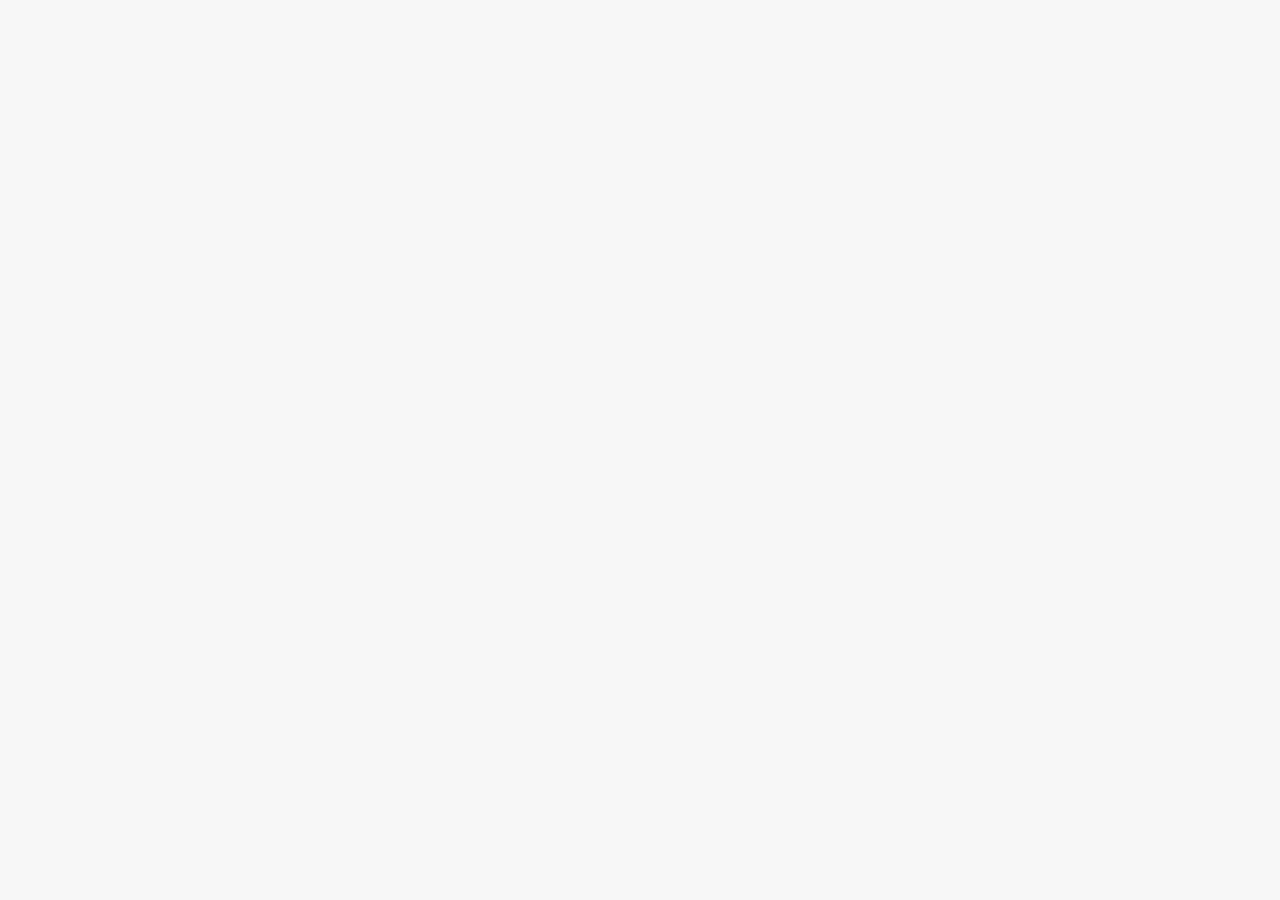
==== index.html @ 27885886 "body style code added" ====
<!DOCTYPE html>
<html lang="en">
<head>
    <meta charset="UTF-8">
    <meta name="viewport" content="width=device-width, initial-scale=1.0">
    <title>
        Email-Mel.Store
    </title>
    <link rel="preconnect" href="https://fonts.googleapis.com">
    <link rel="preconnect" href="https://fonts.gstatic.com" crossorigin>
    <link href="https://fonts.googleapis.com/css2?family=Open+Sans:ital,wght@0,300..800;1,300..800&display=swap" rel="stylesheet">

    <style>
        * {
            font-family: "Open Sans", sans-serif;
        }
    </style>
</head>
<body style="max-width: 600px; margin: 0 auto; padding: 32px; background: #F6F6F6;">
    

    <!-- center -->

</body>
</html>
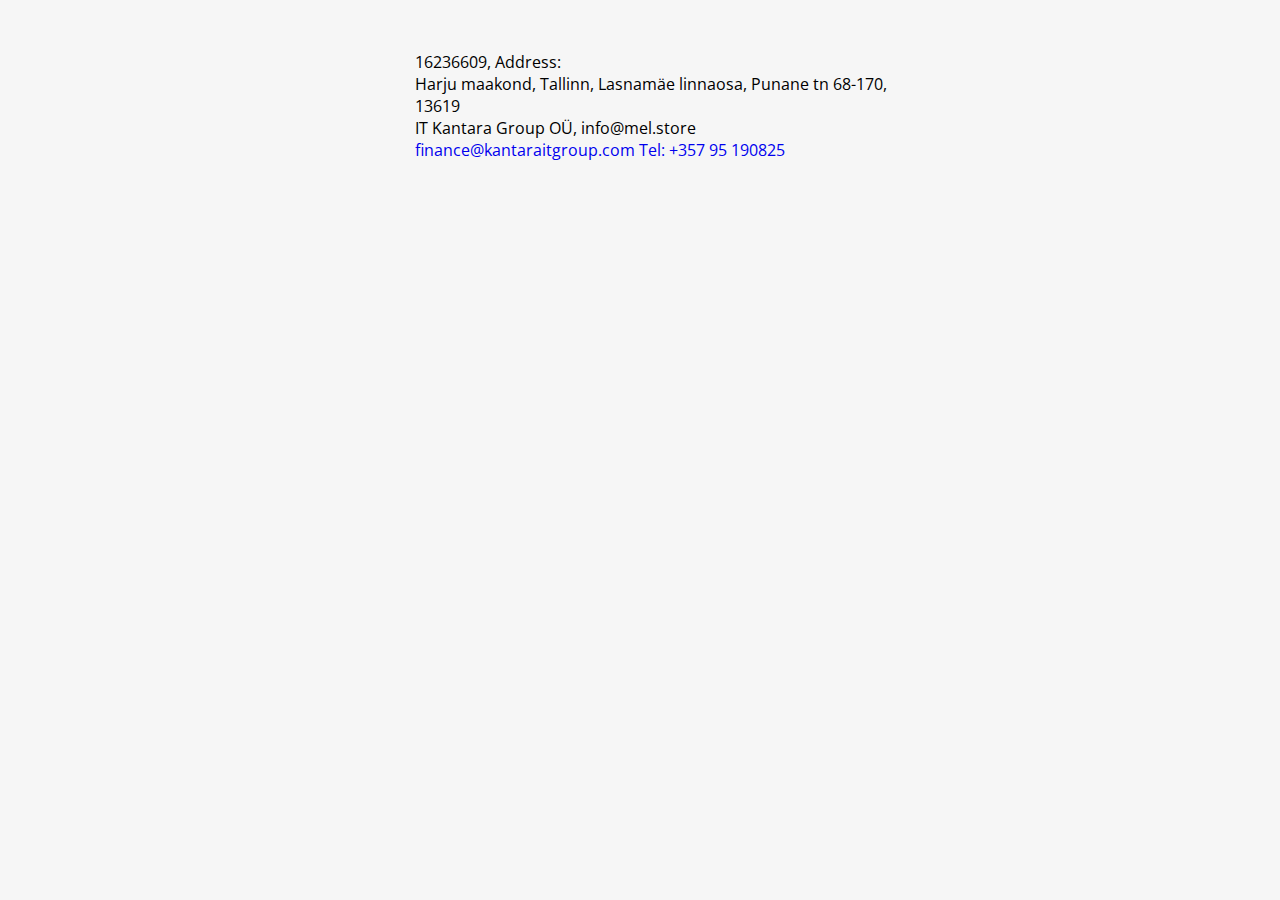
==== commit d79becb5: "main style added" ====
--- a/index.html
+++ b/index.html
@@ -13,6 +13,9 @@
     <style>
         * {
             font-family: "Open Sans", sans-serif;
+            box-sizing: border-box;
+            list-style: none;
+            text-decoration: none;
         }
     </style>
 </head>
@@ -21,5 +24,28 @@
 
     <!-- center -->
 
+    <table>
+        <tr style="padding: 32px 0;">
+            <td>
+                <ul>
+                    <li>
+                        16236609, Address:
+                    </li>
+                    <li>
+                        Harju maakond, Tallinn, Lasnamäe linnaosa, Punane tn 68-170, 13619
+                    </li>
+                    <li>
+                        IT Kantara Group OÜ, info@mel.store
+                    </li>
+                    <a href="mailto:finance@kantaraitgroup.com">
+                        finance@kantaraitgroup.com
+                    </a>
+                    <a href="tel:+35795190825">
+                        Tel: +357 95 190825
+                    </a>
+                </ul>
+            </td>
+        </tr>
+    </table>
 </body>
 </html>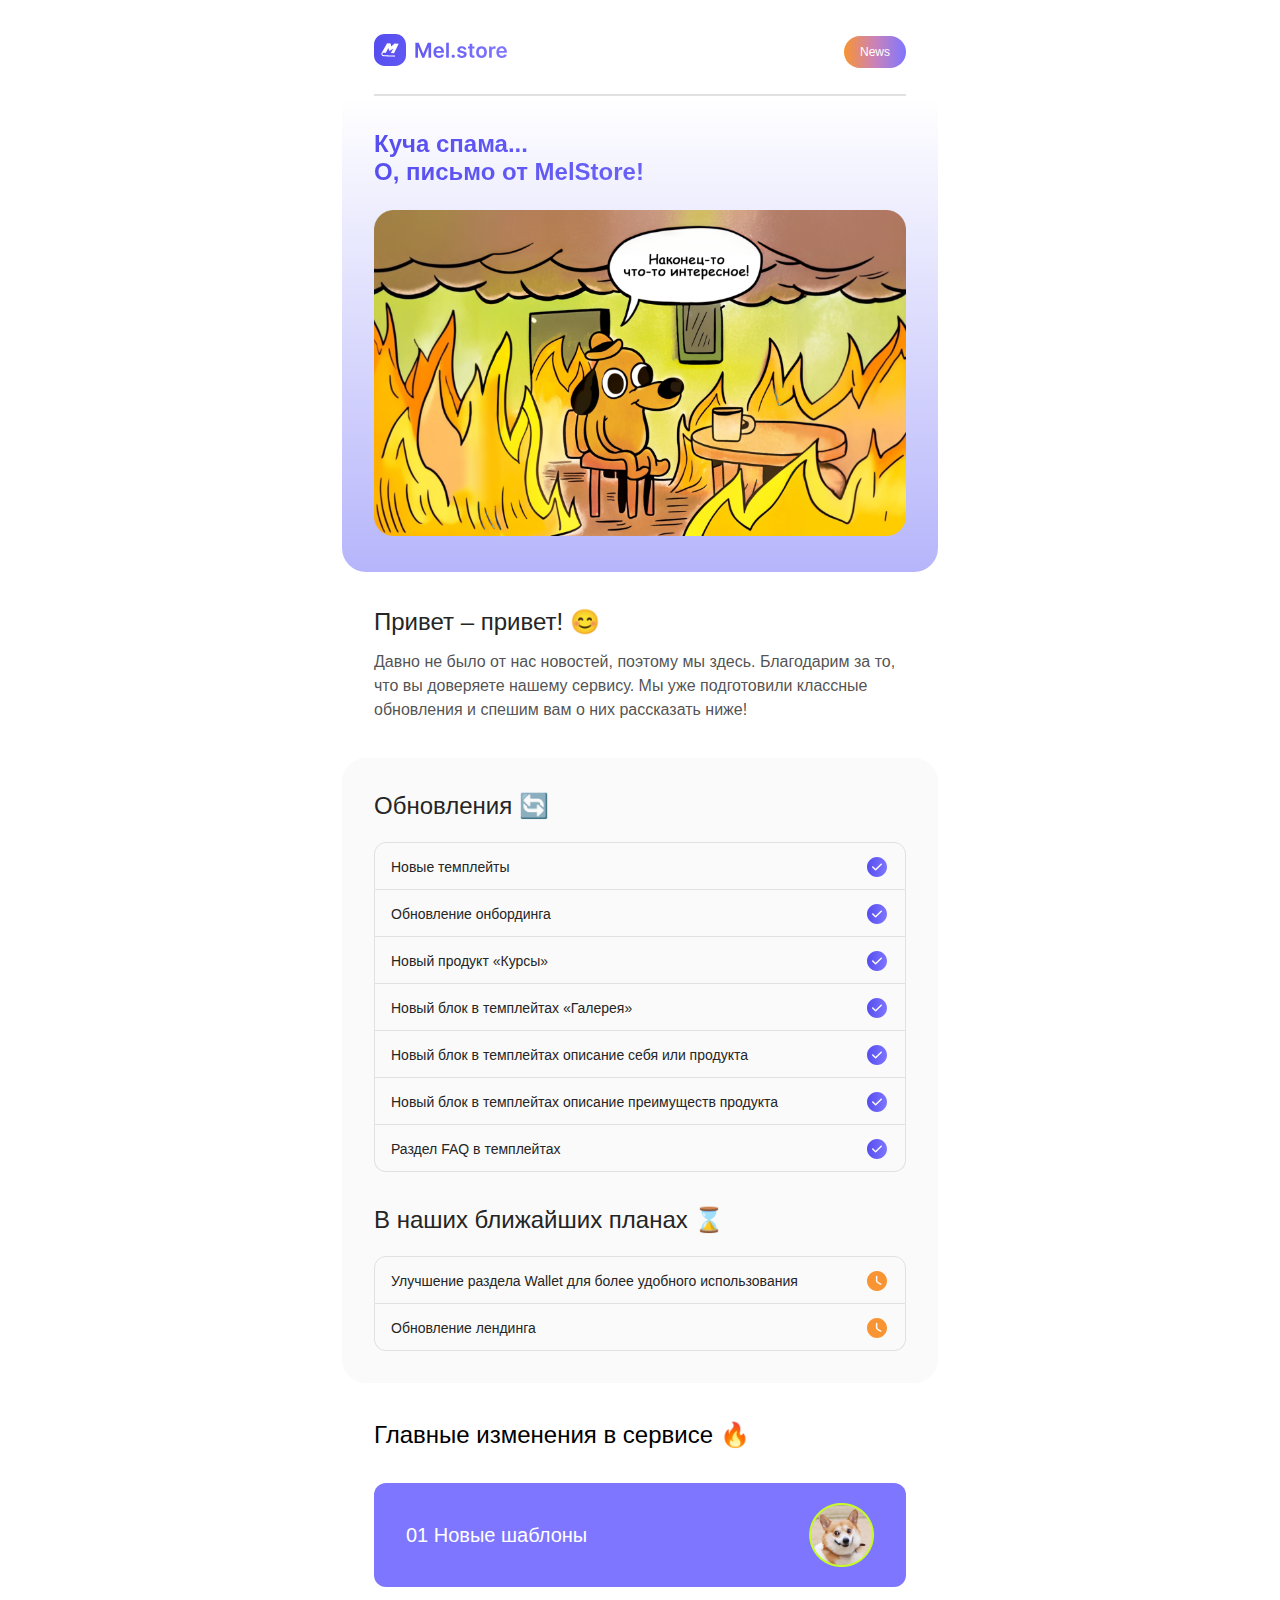
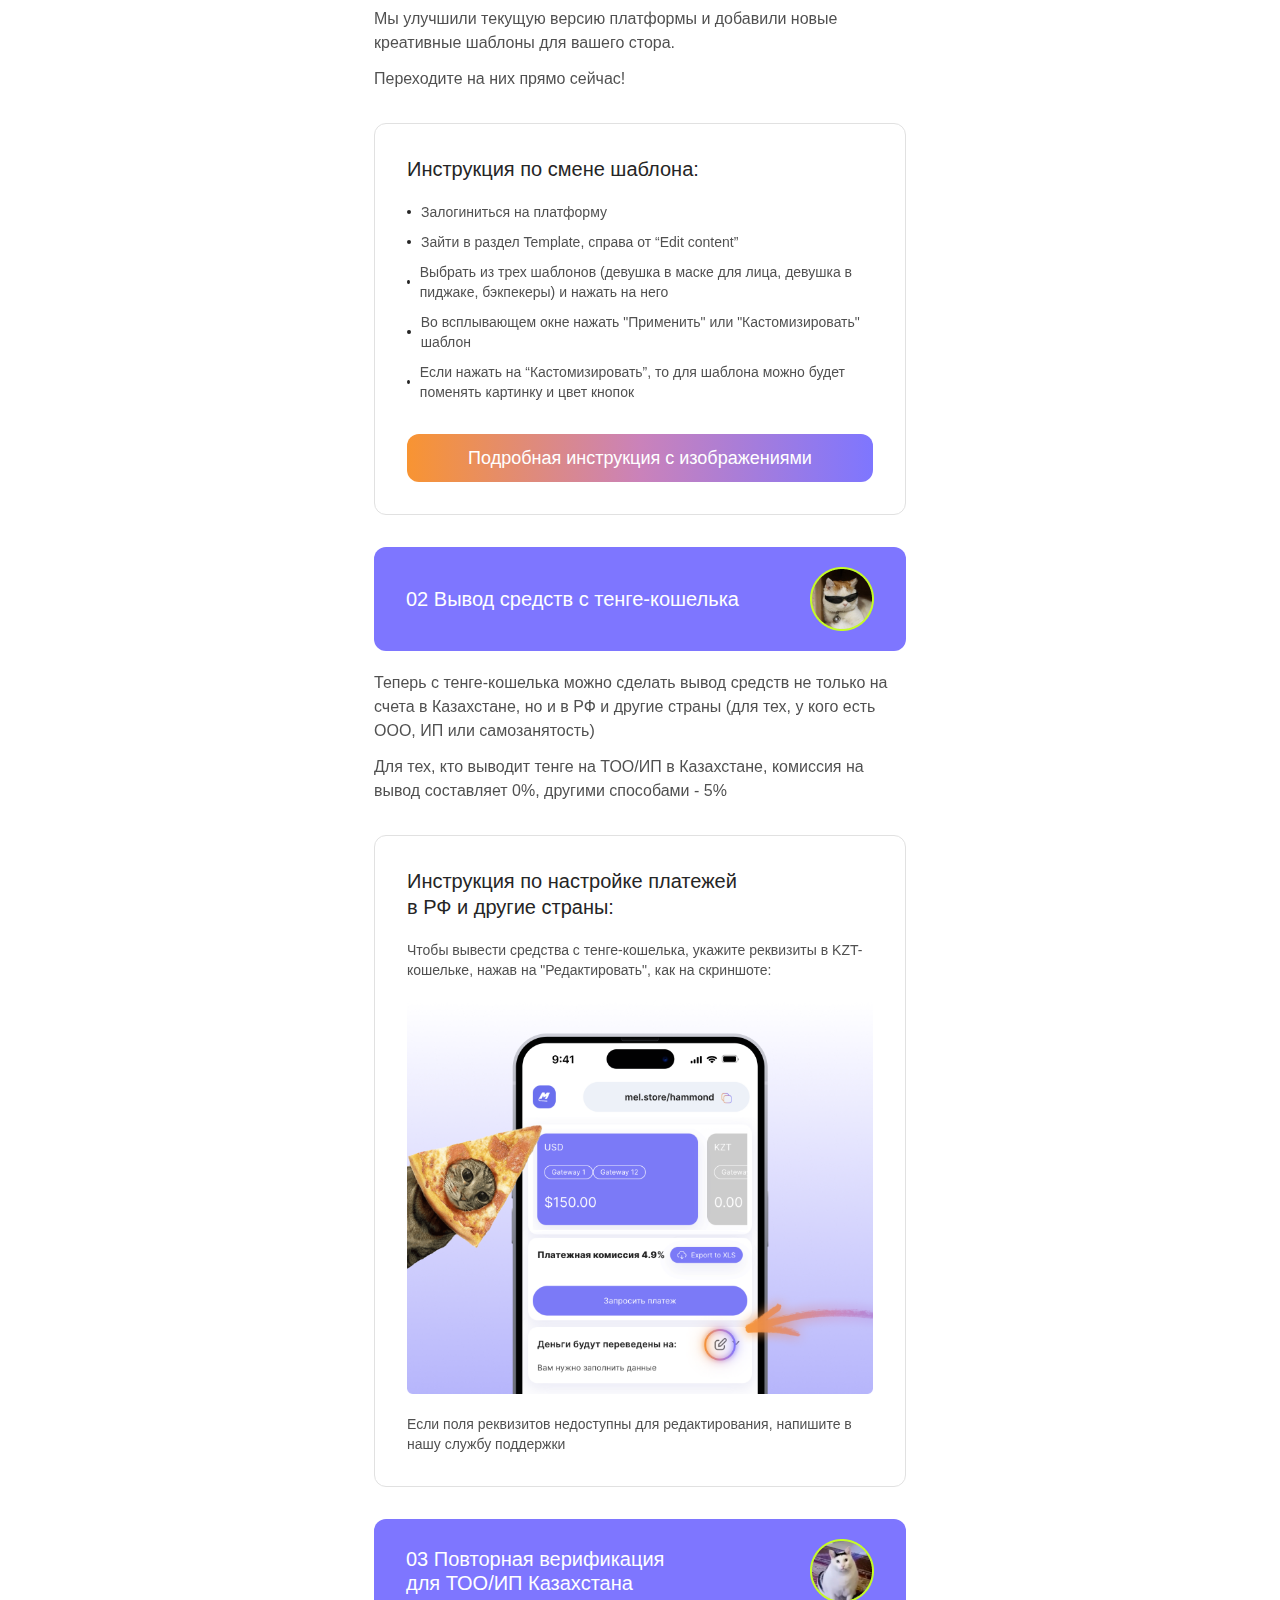
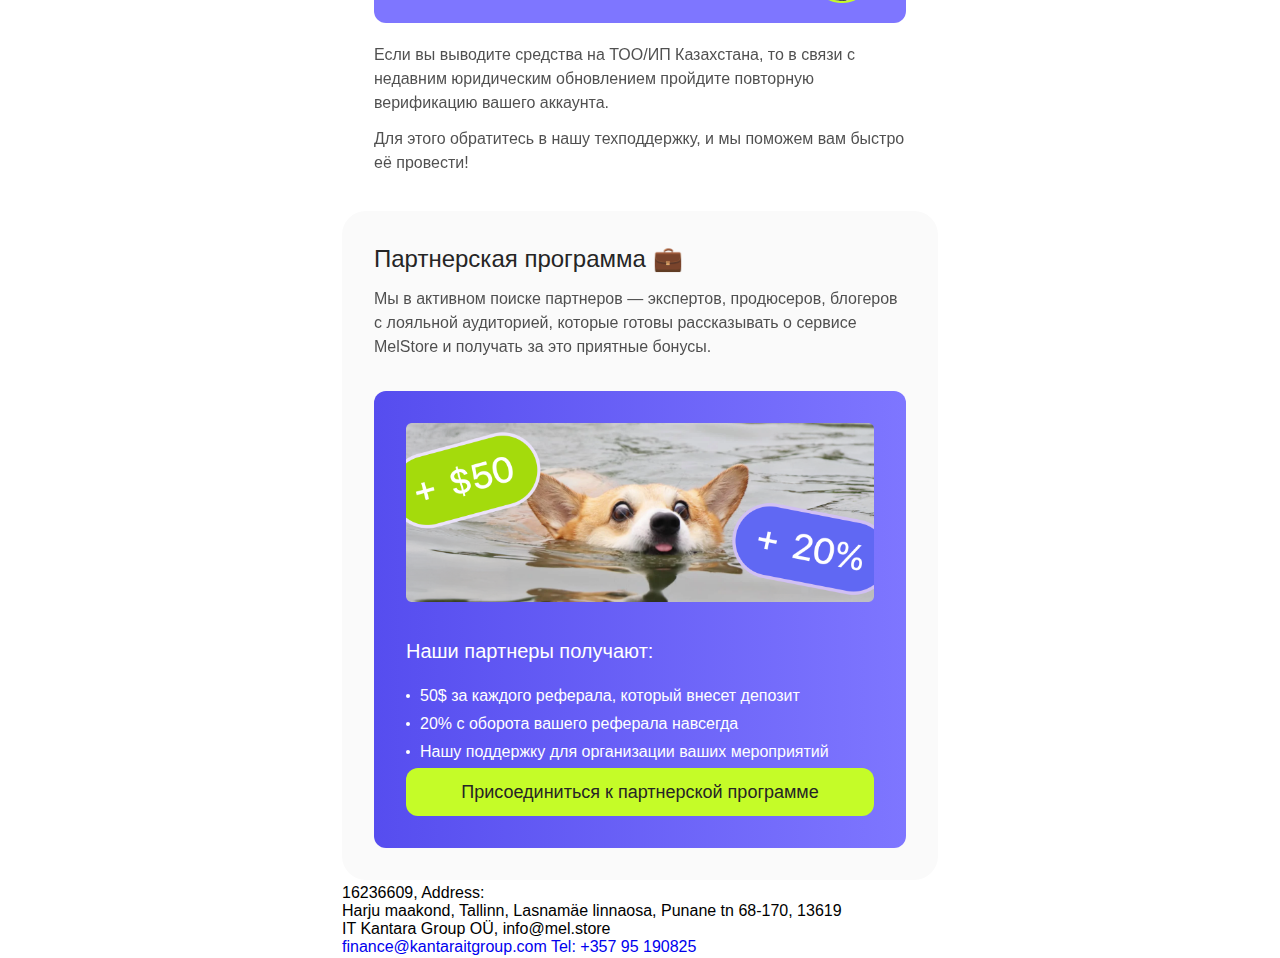
==== commit ba1fcc21: "top ready" ====
--- a/index.html
+++ b/index.html
@@ -9,18 +9,210 @@
     <link rel="preconnect" href="https://fonts.googleapis.com">
     <link rel="preconnect" href="https://fonts.gstatic.com" crossorigin>
     <link href="https://fonts.googleapis.com/css2?family=Open+Sans:ital,wght@0,300..800;1,300..800&display=swap" rel="stylesheet">
-
+    <link href="https://db.onlinewebfonts.com/c/0d49fc455f4a8951a42daf952412a713?family=Helvetica+Neue+Regular" rel="stylesheet">
     <style>
+        
         * {
-            font-family: "Open Sans", sans-serif;
+            margin: 0;
+            padding: 0;
+            font-family: "Helvetica Neue", sans-serif;
             box-sizing: border-box;
             list-style: none;
             text-decoration: none;
+            src:url("https://candyfonts.com/wp-data/2018/10/26/11538/HELR45W.ttf") format("woff"),
+            url("https://candyfonts.com/wp-data/2018/10/26/11538/HELR45W.ttf") format("opentype"),
+            url("https://candyfonts.com/wp-data/2018/10/26/11538/HELR45W.ttf") format("truetype");
+        }
+
+        table {
+            min-width: 100%;
+            width: 100%;
         }
     </style>
 </head>
-<body style="max-width: 600px; margin: 0 auto; padding: 32px; background: #F6F6F6;">
+<body style="max-width: 600px; margin: 0 auto; background: #FFFFFF;">
     
+    <table style="width: 100%;">
+        <tr>
+            <td style="padding: 32px 32px 0px;">
+                <p style="width: 100%; padding-bottom: 24px; display: flex; align-items: center; justify-content: space-between; border-bottom: 2px solid #E1E1E1;">
+                    <a href="">
+                        <img src="./images/logo_blue.svg" alt="">
+                    </a>
+                    <a href="" style="border-radius: 50px; padding: 8px 16px; color: #ffffff; font-size: 12px; line-height: 16px; font-weight: 400; background: linear-gradient(90.00deg, rgb(248, 148, 50),rgb(202, 130, 186) 50%,rgb(126, 118, 255) 100%);">
+                        News
+                    </a>
+                </p>
+            </td>
+        </tr>
+        <tr>
+            <td style="padding: 32px; background: linear-gradient(180.00deg, rgb(255, 255, 255),rgb(182, 181, 251) 100%); border-radius: 0 0 24px 24px;">
+                <h2 style="margin-bottom: 24px; background: linear-gradient(to right, rgb(86, 77, 239), rgb(126, 118, 255)); background-clip: text; color: transparent;">Куча спама... <br> О, письмо от MelStore!</h2>
+                <img src="./images/home-img.png" width="100%" alt="">
+            </td>
+        </tr>
+        <tr>
+            <td style="padding: 32px;">
+                <h3 style="color: #252525; font-size: 24px; font-weight: 500; line-height: 32px; margin-bottom: 12px;">Привет – привет! 😊</h3>
+                <p style="color: rgba(37, 37, 37, 0.8); font-size: 16px; line-height: 24px; font-weight: 400;">Давно не было от нас новостей, поэтому мы здесь. Благодарим за то, что вы доверяете нашему сервису. Мы уже подготовили классные обновления и спешим вам о них рассказать ниже!</p>
+            </td>
+        </tr>
+    </table>
+    
+    <table style="width: 100%;">
+        <tr>
+            <td style="border-radius: 24px; background: #FAFAFA; padding: 32px; color: #252525; font-size: 14px; line-height: 20px; font-weight: 400;">
+                <h3 style="font-size: 24px; font-weight: 500; line-height: 32px; margin-bottom: 20px;">Обновления 🔄</h3>
+                <p style="display: flex; align-items: center; justify-content: space-between; border: 1px solid #E1E1E1; padding: 12px 16px 10px; border-radius: 12px 12px 0 0;">
+                    <span>Новые темплейты</span>
+                    <img src="./images/tick-circle.svg" alt="">
+                </p>
+                <p style="display: flex; align-items: center; justify-content: space-between; border: 1px solid #E1E1E1; padding: 12px 16px 10px; border-top: 0;">
+                    <span>Обновление онбординга</span>
+                    <img src="./images/tick-circle.svg" alt="">
+                </p>
+                <p style="display: flex; align-items: center; justify-content: space-between; border: 1px solid #E1E1E1; padding: 12px 16px 10px; border-top: 0;">
+                    <span>Новый продукт «Курсы»</span>
+                    <img src="./images/tick-circle.svg" alt="">
+                </p>
+                <p style="display: flex; align-items: center; justify-content: space-between; border: 1px solid #E1E1E1; padding: 12px 16px 10px; border-top: 0;">
+                    <span>Новый блок в темплейтах «Галерея»</span>
+                    <img src="./images/tick-circle.svg" alt="">
+                </p>
+                <p style="display: flex; align-items: center; justify-content: space-between; border: 1px solid #E1E1E1; padding: 12px 16px 10px; border-top: 0;">
+                    <span>Новый блок в темплейтах описание себя или продукта</span>
+                    <img src="./images/tick-circle.svg" alt="">
+                </p>
+                <p style="display: flex; align-items: center; justify-content: space-between; border: 1px solid #E1E1E1; padding: 12px 16px 10px; border-top: 0;">
+                    <span>Новый блок в темплейтах описание преимуществ продукта</span>
+                    <img src="./images/tick-circle.svg" alt="">
+                </p>
+                <p style="display: flex; align-items: center; justify-content: space-between; border: 1px solid #E1E1E1; padding: 12px 16px 10px; border-top: 0; border-radius: 0 0 12px 12px;">
+                    <span>Раздел FAQ в темплейтах</span>
+                    <img src="./images/tick-circle.svg" alt="">
+                </p>
+
+                <h3 style="font-size: 24px; font-weight: 500; line-height: 32px; margin: 32px 0 20px;">В наших ближайших планах ⌛</h3>
+                <p style="display: flex; align-items: center; justify-content: space-between; border: 1px solid #E1E1E1; padding: 12px 16px 10px; border-radius: 12px 12px 0 0;">
+                    <span>Улучшение раздела Wallet для более удобного использования</span>
+                    <img src="./images/clock.svg" alt="">
+                </p>
+                <p style="display: flex; align-items: center; justify-content: space-between; border: 1px solid #E1E1E1; padding: 12px 16px 10px; border-top: 0; border-radius: 0 0 12px 12px;">
+                    <span>Обновление лендинга</span>
+                    <img src="./images/clock.svg" alt="">
+                </p>
+            </td>
+        </tr>
+    </table>
+
+    <table>
+        <tr>
+            <td style="padding: 32px;">
+                <h3 style="font-size: 24px; font-weight: 500; line-height: 32px; margin-bottom: 32px;">Главные изменения в сервисе 🔥</h3>
+                <p style="display: flex; align-items: center; justify-content: space-between; padding: 20px 32px; background: #7E76FF; border-radius: 12px; color: #FFFFFF; font-size: 20px; line-height: 24px; font-weight: 500; margin-bottom: 20px;">
+                    <span>01 Новые шаблоны</span>
+                    <img src="./images/dog_1.png" alt="">
+                </p>
+                <p style="font-size: 16px; line-height: 24px; font-weight: 400; color: #252525; opacity: 0.8; margin-bottom: 12px;">
+                    Мы улучшили текущую версию платформы и добавили новые креативные шаблоны для вашего стора. 
+                </p>
+                <p style="font-size: 16px; line-height: 24px; font-weight: 400; color: #252525; opacity: 0.8; margin-bottom: 32px;">
+                    Переходите на них прямо сейчас!
+                </p>
+                <p style="display: flex; flex-direction: column; gap: 10px; padding: 32px; border-radius: 12px; border: 1px solid #E1E1E1; color: #252525; margin-bottom: 32px;">
+                    <span style="font-size: 20px; line-height: 26px; font-weight: 500; padding-bottom: 10px;">Инструкция по смене шаблона:</span>
+                    <span style="display: flex; align-items: center; gap: 10px;">
+                        <span style="background: #252525; width: 4px; height: 4px; border-radius: 50%;"></span>
+                        <span style="font-size: 14px; line-height: 20px; font-weight: 400; opacity: 0.8;">Залогиниться на платформу</span>
+                    </span>
+                    <span style="display: flex; align-items: center; gap: 10px;">
+                        <span style="background: #252525; width: 4px; height: 4px; border-radius: 50%;"></span>
+                        <span style="font-size: 14px; line-height: 20px; font-weight: 400; opacity: 0.8;">Зайти в раздел Template, справа от “Edit content”</span>
+                    </span>
+                    <span style="display: flex; align-items: center; gap: 10px;">
+                        <span style="background: #252525; width: 4px; height: 4px; border-radius: 50%;"></span>
+                        <span style="font-size: 14px; line-height: 20px; font-weight: 400; opacity: 0.8;">Выбрать из трех шаблонов (девушка в маске для лица, девушка в пиджаке, бэкпекеры) и нажать на него</span>
+                    </span>
+                    <span style="display: flex; align-items: center; gap: 10px;">
+                        <span style="background: #252525; width: 4px; height: 4px; border-radius: 50%;"></span>
+                        <span style="font-size: 14px; line-height: 20px; font-weight: 400; opacity: 0.8;">Во всплывающем окне нажать "Применить" или "Кастомизировать" шаблон</span>
+                    </span>
+                    <span style="display: flex; align-items: center; gap: 10px;">
+                        <span style="background: #252525; width: 4px; height: 4px; border-radius: 50%;"></span>
+                        <span style="font-size: 14px; line-height: 20px; font-weight: 400; opacity: 0.8;">Если нажать на “Кастомизировать”, то для шаблона можно будет поменять картинку и цвет кнопок</span>
+                    </span>
+                    <a href="" style="border-radius: 12px; color: #ffffff; font-size: 18px; line-height: 24px; font-weight: 500; margin-top: 22px; display: flex; width: 100%; height: 48px; align-items: center; justify-content: center; background: linear-gradient(90.00deg, rgb(248, 148, 50),rgb(202, 130, 186) 50%,rgb(126, 118, 255) 100%);">
+                        Подробная инструкция с изображениями
+                    </a>
+                </p>
+                <p style="display: flex; align-items: center; justify-content: space-between; padding: 20px 32px; background: #7E76FF; border-radius: 12px; color: #FFFFFF; font-size: 20px; line-height: 24px; font-weight: 500; margin-bottom: 20px;">
+                    <span>02 Вывод средств с тенге-кошелька</span>
+                    <img src="./images/dog_2.png" alt="">
+                </p>
+                <p style="font-size: 16px; line-height: 24px; font-weight: 400; color: #252525; opacity: 0.8; margin-bottom: 12px;">
+                    Теперь с тенге-кошелька можно сделать вывод средств не только на счета в Казахстане, но и в РФ и другие страны (для тех, у кого есть ООО, ИП или самозанятость)
+                </p>
+                <p style="font-size: 16px; line-height: 24px; font-weight: 400; color: #252525; opacity: 0.8; margin-bottom: 32px;">
+                    Для тех, кто выводит тенге на ТОО/ИП в Казахстане, комиссия на вывод составляет 0%, другими способами - 5%
+                </p>
+                <p style="border: 1px solid #E1E1E1; margin-bottom: 32px; border-radius: 12px; padding: 32px; color: #252525; display: flex; flex-direction: column; gap: 20px;">
+                    <span style="font-size: 20px; line-height: 26px; font-weight: 500;">
+                        Инструкция по настройке платежей <br>
+                        в РФ и другие страны:
+                    </span>
+                    <span style="font-size: 14px; line-height: 20px; font-weight: 400; opacity: 0.8;">
+                        Чтобы вывести средства с тенге-кошелька, укажите реквизиты в KZT-кошельке, нажав на "Редактировать", как на скриншоте:
+                    </span>
+                    <img src="./images/hammond.png" width="100%" alt="">
+                    <span style="font-size: 14px; line-height: 20px; font-weight: 400; opacity: 0.8;">
+                        Если поля реквизитов недоступны для редактирования, напишите в нашу службу поддержки
+                    </span>
+                </p>
+                <p style="display: flex; align-items: center; justify-content: space-between; padding: 20px 32px; background: #7E76FF; border-radius: 12px; color: #FFFFFF; font-size: 20px; line-height: 24px; font-weight: 500; margin-bottom: 20px;">
+                    <span>03 Повторная верификация <br> для ТОО/ИП Казахстана</span>
+                    <img src="./images/dog_3.png" alt="">
+                </p>
+                <p style="font-size: 16px; line-height: 24px; font-weight: 400; color: #252525; opacity: 0.8; margin-bottom: 12px;">
+                    Если вы выводите средства на ТОО/ИП Казахстана, то в связи с недавним юридическим обновлением пройдите повторную верификацию вашего аккаунта.
+                </p>
+                <p style="font-size: 16px; line-height: 24px; font-weight: 400; color: #252525; opacity: 0.8;">
+                    Для этого обратитесь в нашу техподдержку, и мы поможем вам быстро её провести!
+                </p>
+            </td>
+        </tr>
+    </table>
+
+    <table>
+        <tr>
+            <td style="padding: 32px; background: #FAFAFA; border-radius: 24px; color: #252525;">
+                <h3 style="font-size: 24px; font-weight: 500; line-height: 32px; margin-bottom: 12px;">Партнерская программа 💼</h3>
+                <p style="opacity: 0.8; font-size: 16px; line-height: 24px; font-weight: 400; margin-bottom: 32px;">
+                    Мы в активном поиске партнеров — экспертов, продюсеров, блогеров с лояльной аудиторией, которые готовы рассказывать о сервисе MelStore и получать за это приятные бонусы.
+                </p>
+                <p style="color: #FFFFFF; background: linear-gradient(90.00deg, rgb(86, 77, 239),rgb(126, 118, 255) 100%); padding: 32px; border-radius: 12px;">
+                    <img src="./images/discount.png" width="100%" alt="">
+                    <span style="margin: 32px 0 20px; display: block; font-size: 20px; line-height: 26px; font-weight: 500;">
+                        Наши партнеры получают:
+                    </span>
+                    <span style="display: flex; align-items: center; gap: 10px; margin-bottom: 4px; font-size: 16px; line-height: 24px; font-weight: 400;">
+                        <span style="width: 4px; height: 4px; border-radius: 50%; background: #ffffff;"></span>
+                        <span>50$ за каждого реферала, который внесет депозит</span>
+                    </span>
+                    <span style="display: flex; align-items: center; gap: 10px; margin-bottom: 4px; font-size: 16px; line-height: 24px; font-weight: 400;">
+                        <span style="width: 4px; height: 4px; border-radius: 50%; background: #ffffff;"></span>
+                        <span>20% с оборота вашего реферала навсегда</span>
+                    </span>
+                    <span style="display: flex; align-items: center; gap: 10px; margin-bottom: 4px; font-size: 16px; line-height: 24px; font-weight: 400;">
+                        <span style="width: 4px; height: 4px; border-radius: 50%; background: #ffffff;"></span>
+                        <span>Нашу поддержку для организации ваших мероприятий</span>
+                    </span>
+                    <a href="" style="background: #C5FC28; width: 100%; display: flex; align-items: center; justify-content: center; padding: 12px; font-size: 18px; line-height: 24px; font-weight: 500; color: #252525; border-radius: 12px;">
+                        Присоединиться к партнерской программе
+                    </a>
+                </p>
+            </td>
+        </tr>
+    </table>
 
     <!-- center -->
 
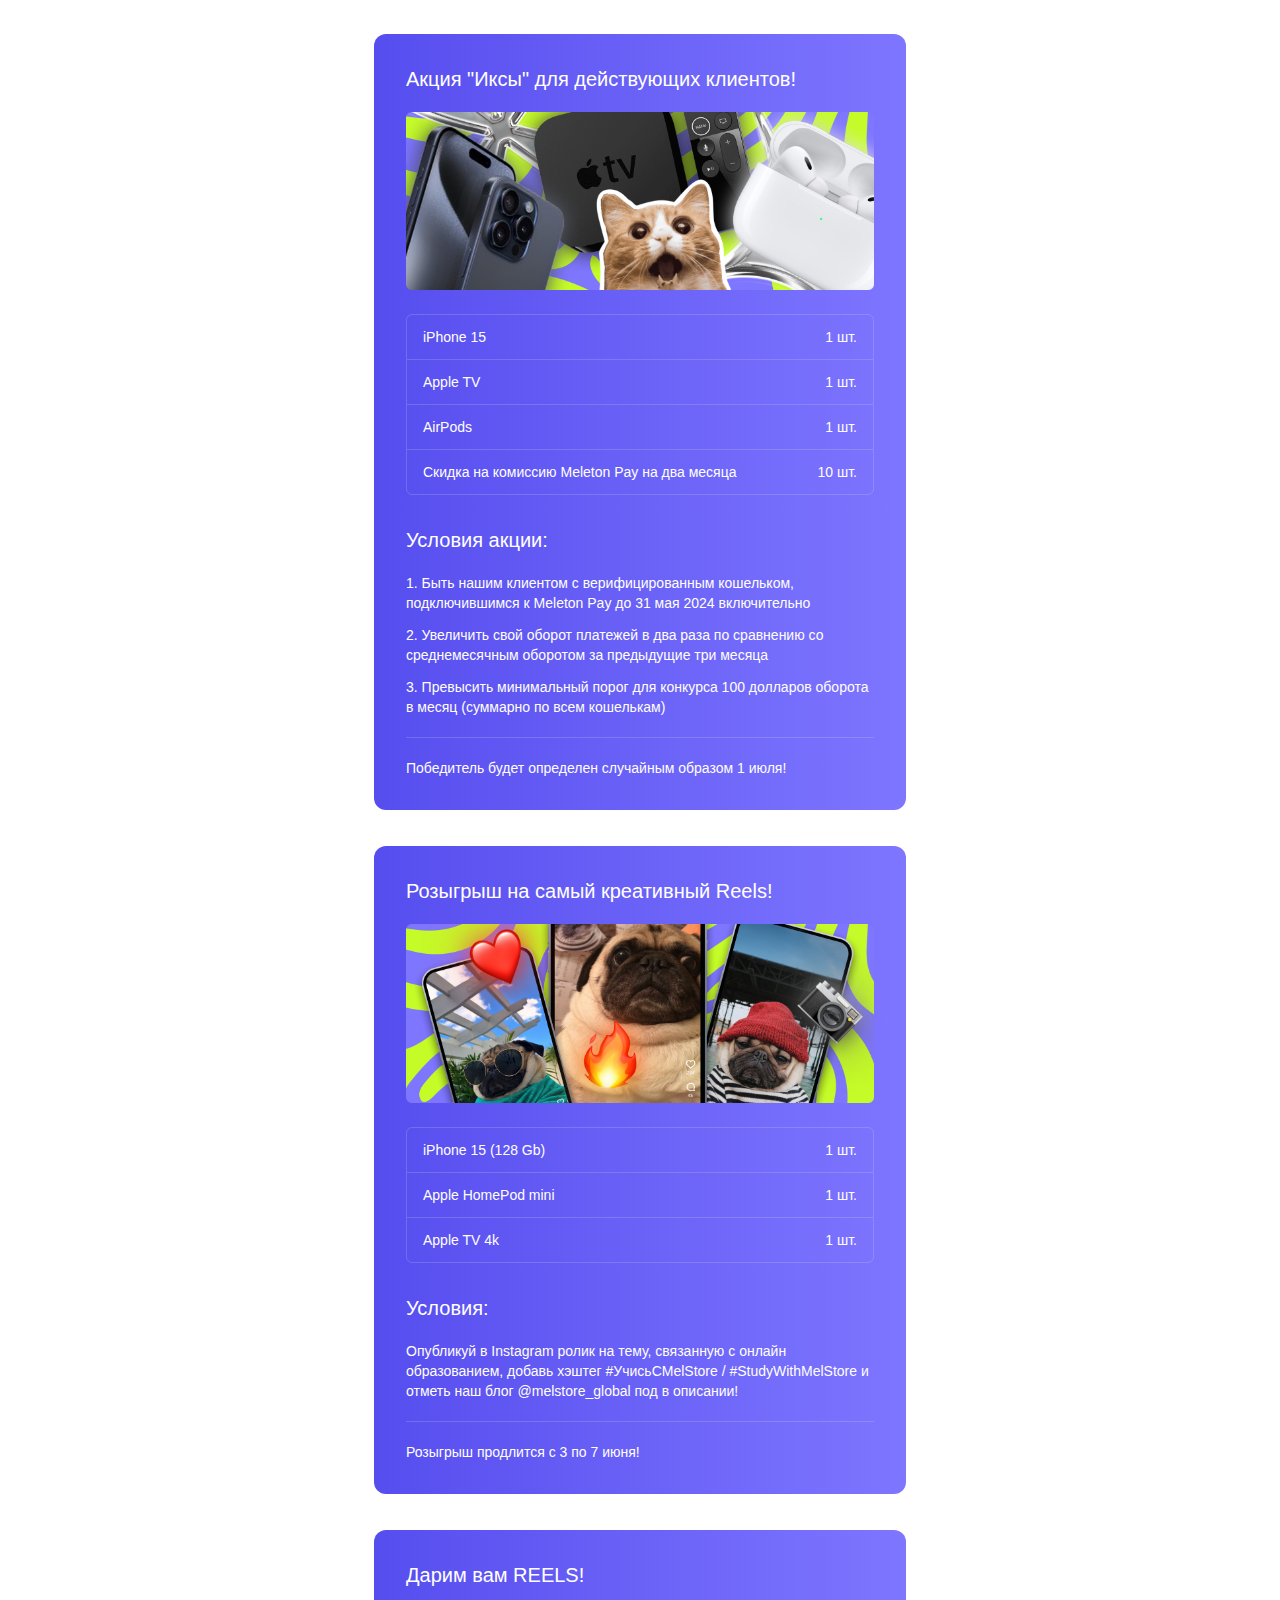
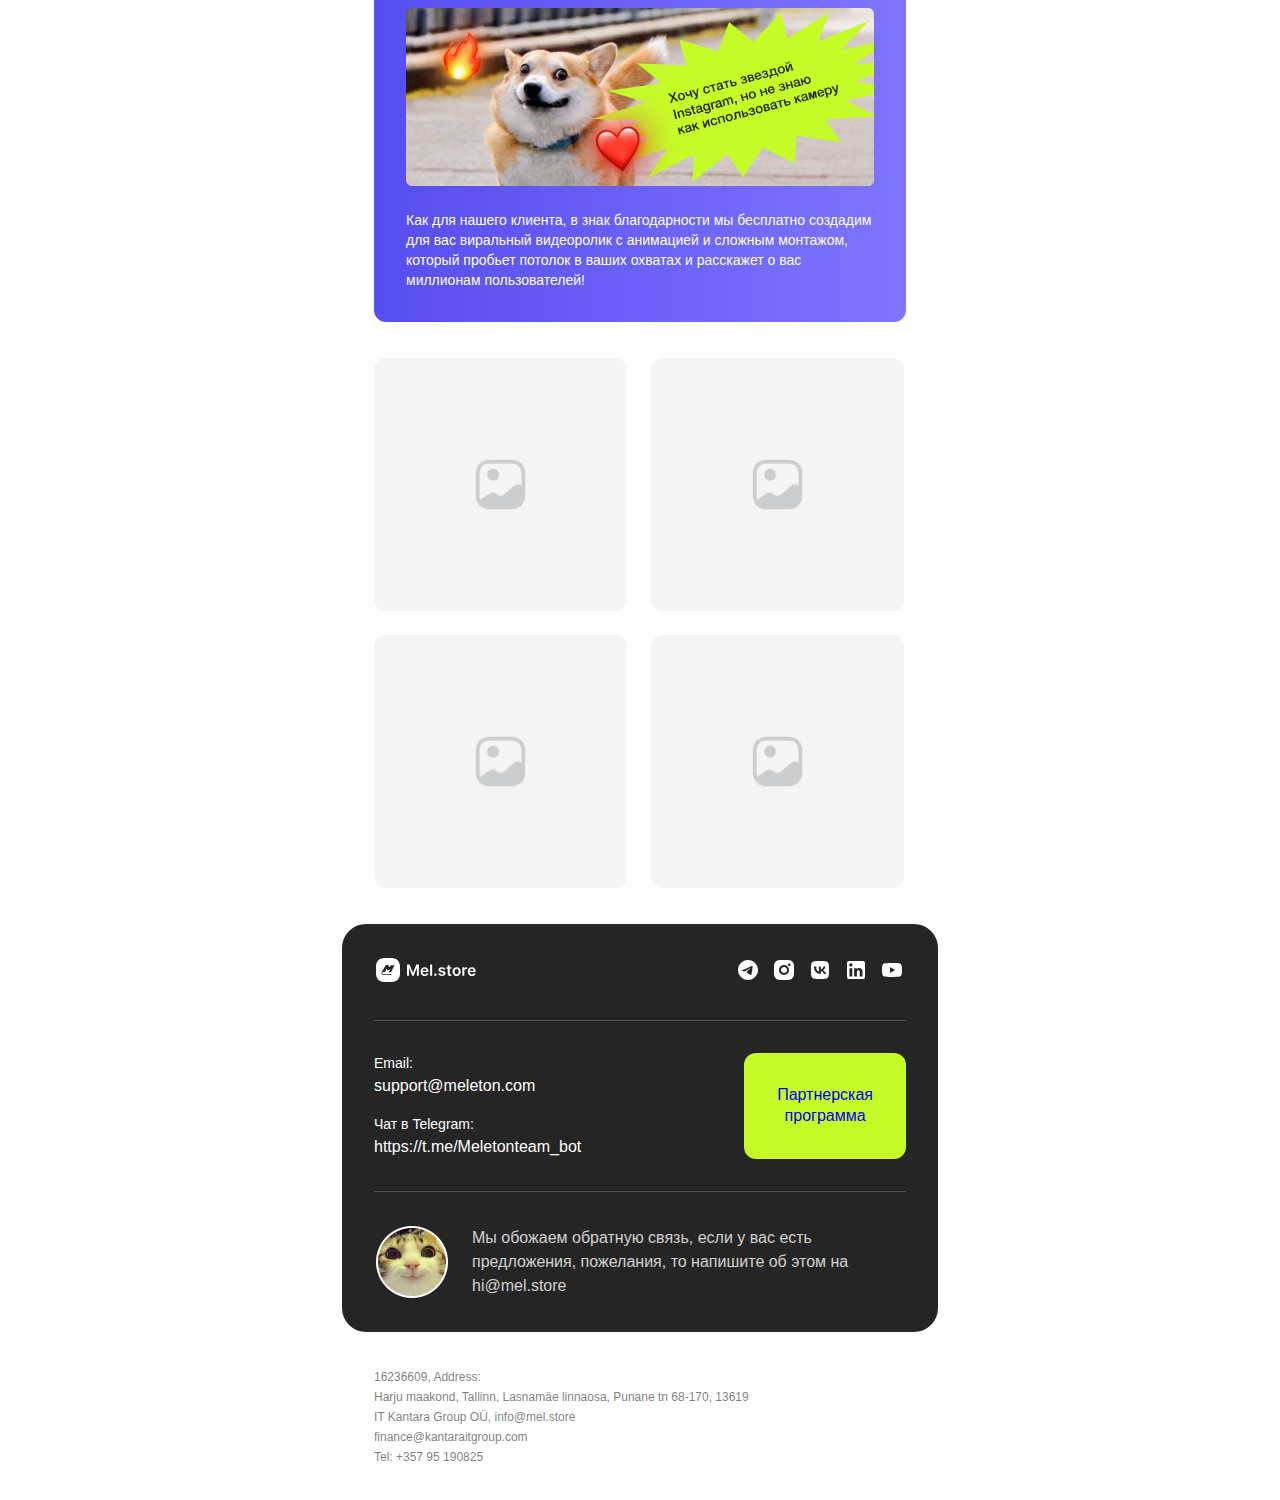
==== commit 24e336f3: "bottom sections the end" ====
--- a/index.html
+++ b/index.html
@@ -32,210 +32,242 @@
 </head>
 <body style="max-width: 600px; margin: 0 auto; background: #FFFFFF;">
     
-    <table style="width: 100%;">
-        <tr>
-            <td style="padding: 32px 32px 0px;">
-                <p style="width: 100%; padding-bottom: 24px; display: flex; align-items: center; justify-content: space-between; border-bottom: 2px solid #E1E1E1;">
-                    <a href="">
-                        <img src="./images/logo_blue.svg" alt="">
-                    </a>
-                    <a href="" style="border-radius: 50px; padding: 8px 16px; color: #ffffff; font-size: 12px; line-height: 16px; font-weight: 400; background: linear-gradient(90.00deg, rgb(248, 148, 50),rgb(202, 130, 186) 50%,rgb(126, 118, 255) 100%);">
-                        News
-                    </a>
-                </p>
-            </td>
-        </tr>
-        <tr>
-            <td style="padding: 32px; background: linear-gradient(180.00deg, rgb(255, 255, 255),rgb(182, 181, 251) 100%); border-radius: 0 0 24px 24px;">
-                <h2 style="margin-bottom: 24px; background: linear-gradient(to right, rgb(86, 77, 239), rgb(126, 118, 255)); background-clip: text; color: transparent;">Куча спама... <br> О, письмо от MelStore!</h2>
-                <img src="./images/home-img.png" width="100%" alt="">
-            </td>
-        </tr>
-        <tr>
-            <td style="padding: 32px;">
-                <h3 style="color: #252525; font-size: 24px; font-weight: 500; line-height: 32px; margin-bottom: 12px;">Привет – привет! 😊</h3>
-                <p style="color: rgba(37, 37, 37, 0.8); font-size: 16px; line-height: 24px; font-weight: 400;">Давно не было от нас новостей, поэтому мы здесь. Благодарим за то, что вы доверяете нашему сервису. Мы уже подготовили классные обновления и спешим вам о них рассказать ниже!</p>
-            </td>
-        </tr>
-    </table>
-    
-    <table style="width: 100%;">
-        <tr>
-            <td style="border-radius: 24px; background: #FAFAFA; padding: 32px; color: #252525; font-size: 14px; line-height: 20px; font-weight: 400;">
-                <h3 style="font-size: 24px; font-weight: 500; line-height: 32px; margin-bottom: 20px;">Обновления 🔄</h3>
-                <p style="display: flex; align-items: center; justify-content: space-between; border: 1px solid #E1E1E1; padding: 12px 16px 10px; border-radius: 12px 12px 0 0;">
-                    <span>Новые темплейты</span>
-                    <img src="./images/tick-circle.svg" alt="">
-                </p>
-                <p style="display: flex; align-items: center; justify-content: space-between; border: 1px solid #E1E1E1; padding: 12px 16px 10px; border-top: 0;">
-                    <span>Обновление онбординга</span>
-                    <img src="./images/tick-circle.svg" alt="">
-                </p>
-                <p style="display: flex; align-items: center; justify-content: space-between; border: 1px solid #E1E1E1; padding: 12px 16px 10px; border-top: 0;">
-                    <span>Новый продукт «Курсы»</span>
-                    <img src="./images/tick-circle.svg" alt="">
-                </p>
-                <p style="display: flex; align-items: center; justify-content: space-between; border: 1px solid #E1E1E1; padding: 12px 16px 10px; border-top: 0;">
-                    <span>Новый блок в темплейтах «Галерея»</span>
-                    <img src="./images/tick-circle.svg" alt="">
-                </p>
-                <p style="display: flex; align-items: center; justify-content: space-between; border: 1px solid #E1E1E1; padding: 12px 16px 10px; border-top: 0;">
-                    <span>Новый блок в темплейтах описание себя или продукта</span>
-                    <img src="./images/tick-circle.svg" alt="">
-                </p>
-                <p style="display: flex; align-items: center; justify-content: space-between; border: 1px solid #E1E1E1; padding: 12px 16px 10px; border-top: 0;">
-                    <span>Новый блок в темплейтах описание преимуществ продукта</span>
-                    <img src="./images/tick-circle.svg" alt="">
-                </p>
-                <p style="display: flex; align-items: center; justify-content: space-between; border: 1px solid #E1E1E1; padding: 12px 16px 10px; border-top: 0; border-radius: 0 0 12px 12px;">
-                    <span>Раздел FAQ в темплейтах</span>
-                    <img src="./images/tick-circle.svg" alt="">
-                </p>
-
-                <h3 style="font-size: 24px; font-weight: 500; line-height: 32px; margin: 32px 0 20px;">В наших ближайших планах ⌛</h3>
-                <p style="display: flex; align-items: center; justify-content: space-between; border: 1px solid #E1E1E1; padding: 12px 16px 10px; border-radius: 12px 12px 0 0;">
-                    <span>Улучшение раздела Wallet для более удобного использования</span>
-                    <img src="./images/clock.svg" alt="">
-                </p>
-                <p style="display: flex; align-items: center; justify-content: space-between; border: 1px solid #E1E1E1; padding: 12px 16px 10px; border-top: 0; border-radius: 0 0 12px 12px;">
-                    <span>Обновление лендинга</span>
-                    <img src="./images/clock.svg" alt="">
-                </p>
-            </td>
-        </tr>
-    </table>
-
-    <table>
-        <tr>
-            <td style="padding: 32px;">
-                <h3 style="font-size: 24px; font-weight: 500; line-height: 32px; margin-bottom: 32px;">Главные изменения в сервисе 🔥</h3>
-                <p style="display: flex; align-items: center; justify-content: space-between; padding: 20px 32px; background: #7E76FF; border-radius: 12px; color: #FFFFFF; font-size: 20px; line-height: 24px; font-weight: 500; margin-bottom: 20px;">
-                    <span>01 Новые шаблоны</span>
-                    <img src="./images/dog_1.png" alt="">
-                </p>
-                <p style="font-size: 16px; line-height: 24px; font-weight: 400; color: #252525; opacity: 0.8; margin-bottom: 12px;">
-                    Мы улучшили текущую версию платформы и добавили новые креативные шаблоны для вашего стора. 
-                </p>
-                <p style="font-size: 16px; line-height: 24px; font-weight: 400; color: #252525; opacity: 0.8; margin-bottom: 32px;">
-                    Переходите на них прямо сейчас!
-                </p>
-                <p style="display: flex; flex-direction: column; gap: 10px; padding: 32px; border-radius: 12px; border: 1px solid #E1E1E1; color: #252525; margin-bottom: 32px;">
-                    <span style="font-size: 20px; line-height: 26px; font-weight: 500; padding-bottom: 10px;">Инструкция по смене шаблона:</span>
-                    <span style="display: flex; align-items: center; gap: 10px;">
-                        <span style="background: #252525; width: 4px; height: 4px; border-radius: 50%;"></span>
-                        <span style="font-size: 14px; line-height: 20px; font-weight: 400; opacity: 0.8;">Залогиниться на платформу</span>
-                    </span>
-                    <span style="display: flex; align-items: center; gap: 10px;">
-                        <span style="background: #252525; width: 4px; height: 4px; border-radius: 50%;"></span>
-                        <span style="font-size: 14px; line-height: 20px; font-weight: 400; opacity: 0.8;">Зайти в раздел Template, справа от “Edit content”</span>
-                    </span>
-                    <span style="display: flex; align-items: center; gap: 10px;">
-                        <span style="background: #252525; width: 4px; height: 4px; border-radius: 50%;"></span>
-                        <span style="font-size: 14px; line-height: 20px; font-weight: 400; opacity: 0.8;">Выбрать из трех шаблонов (девушка в маске для лица, девушка в пиджаке, бэкпекеры) и нажать на него</span>
-                    </span>
-                    <span style="display: flex; align-items: center; gap: 10px;">
-                        <span style="background: #252525; width: 4px; height: 4px; border-radius: 50%;"></span>
-                        <span style="font-size: 14px; line-height: 20px; font-weight: 400; opacity: 0.8;">Во всплывающем окне нажать "Применить" или "Кастомизировать" шаблон</span>
-                    </span>
-                    <span style="display: flex; align-items: center; gap: 10px;">
-                        <span style="background: #252525; width: 4px; height: 4px; border-radius: 50%;"></span>
-                        <span style="font-size: 14px; line-height: 20px; font-weight: 400; opacity: 0.8;">Если нажать на “Кастомизировать”, то для шаблона можно будет поменять картинку и цвет кнопок</span>
-                    </span>
-                    <a href="" style="border-radius: 12px; color: #ffffff; font-size: 18px; line-height: 24px; font-weight: 500; margin-top: 22px; display: flex; width: 100%; height: 48px; align-items: center; justify-content: center; background: linear-gradient(90.00deg, rgb(248, 148, 50),rgb(202, 130, 186) 50%,rgb(126, 118, 255) 100%);">
-                        Подробная инструкция с изображениями
-                    </a>
-                </p>
-                <p style="display: flex; align-items: center; justify-content: space-between; padding: 20px 32px; background: #7E76FF; border-radius: 12px; color: #FFFFFF; font-size: 20px; line-height: 24px; font-weight: 500; margin-bottom: 20px;">
-                    <span>02 Вывод средств с тенге-кошелька</span>
-                    <img src="./images/dog_2.png" alt="">
-                </p>
-                <p style="font-size: 16px; line-height: 24px; font-weight: 400; color: #252525; opacity: 0.8; margin-bottom: 12px;">
-                    Теперь с тенге-кошелька можно сделать вывод средств не только на счета в Казахстане, но и в РФ и другие страны (для тех, у кого есть ООО, ИП или самозанятость)
-                </p>
-                <p style="font-size: 16px; line-height: 24px; font-weight: 400; color: #252525; opacity: 0.8; margin-bottom: 32px;">
-                    Для тех, кто выводит тенге на ТОО/ИП в Казахстане, комиссия на вывод составляет 0%, другими способами - 5%
-                </p>
-                <p style="border: 1px solid #E1E1E1; margin-bottom: 32px; border-radius: 12px; padding: 32px; color: #252525; display: flex; flex-direction: column; gap: 20px;">
-                    <span style="font-size: 20px; line-height: 26px; font-weight: 500;">
-                        Инструкция по настройке платежей <br>
-                        в РФ и другие страны:
-                    </span>
-                    <span style="font-size: 14px; line-height: 20px; font-weight: 400; opacity: 0.8;">
-                        Чтобы вывести средства с тенге-кошелька, укажите реквизиты в KZT-кошельке, нажав на "Редактировать", как на скриншоте:
-                    </span>
-                    <img src="./images/hammond.png" width="100%" alt="">
-                    <span style="font-size: 14px; line-height: 20px; font-weight: 400; opacity: 0.8;">
-                        Если поля реквизитов недоступны для редактирования, напишите в нашу службу поддержки
-                    </span>
-                </p>
-                <p style="display: flex; align-items: center; justify-content: space-between; padding: 20px 32px; background: #7E76FF; border-radius: 12px; color: #FFFFFF; font-size: 20px; line-height: 24px; font-weight: 500; margin-bottom: 20px;">
-                    <span>03 Повторная верификация <br> для ТОО/ИП Казахстана</span>
-                    <img src="./images/dog_3.png" alt="">
-                </p>
-                <p style="font-size: 16px; line-height: 24px; font-weight: 400; color: #252525; opacity: 0.8; margin-bottom: 12px;">
-                    Если вы выводите средства на ТОО/ИП Казахстана, то в связи с недавним юридическим обновлением пройдите повторную верификацию вашего аккаунта.
-                </p>
-                <p style="font-size: 16px; line-height: 24px; font-weight: 400; color: #252525; opacity: 0.8;">
-                    Для этого обратитесь в нашу техподдержку, и мы поможем вам быстро её провести!
-                </p>
-            </td>
-        </tr>
-    </table>
-
-    <table>
-        <tr>
-            <td style="padding: 32px; background: #FAFAFA; border-radius: 24px; color: #252525;">
-                <h3 style="font-size: 24px; font-weight: 500; line-height: 32px; margin-bottom: 12px;">Партнерская программа 💼</h3>
-                <p style="opacity: 0.8; font-size: 16px; line-height: 24px; font-weight: 400; margin-bottom: 32px;">
-                    Мы в активном поиске партнеров — экспертов, продюсеров, блогеров с лояльной аудиторией, которые готовы рассказывать о сервисе MelStore и получать за это приятные бонусы.
-                </p>
-                <p style="color: #FFFFFF; background: linear-gradient(90.00deg, rgb(86, 77, 239),rgb(126, 118, 255) 100%); padding: 32px; border-radius: 12px;">
-                    <img src="./images/discount.png" width="100%" alt="">
-                    <span style="margin: 32px 0 20px; display: block; font-size: 20px; line-height: 26px; font-weight: 500;">
-                        Наши партнеры получают:
-                    </span>
-                    <span style="display: flex; align-items: center; gap: 10px; margin-bottom: 4px; font-size: 16px; line-height: 24px; font-weight: 400;">
-                        <span style="width: 4px; height: 4px; border-radius: 50%; background: #ffffff;"></span>
-                        <span>50$ за каждого реферала, который внесет депозит</span>
-                    </span>
-                    <span style="display: flex; align-items: center; gap: 10px; margin-bottom: 4px; font-size: 16px; line-height: 24px; font-weight: 400;">
-                        <span style="width: 4px; height: 4px; border-radius: 50%; background: #ffffff;"></span>
-                        <span>20% с оборота вашего реферала навсегда</span>
-                    </span>
-                    <span style="display: flex; align-items: center; gap: 10px; margin-bottom: 4px; font-size: 16px; line-height: 24px; font-weight: 400;">
-                        <span style="width: 4px; height: 4px; border-radius: 50%; background: #ffffff;"></span>
-                        <span>Нашу поддержку для организации ваших мероприятий</span>
-                    </span>
-                    <a href="" style="background: #C5FC28; width: 100%; display: flex; align-items: center; justify-content: center; padding: 12px; font-size: 18px; line-height: 24px; font-weight: 500; color: #252525; border-radius: 12px;">
-                        Присоединиться к партнерской программе
-                    </a>
-                </p>
-            </td>
-        </tr>
-    </table>
 
     <!-- center -->
-
+    <table style="padding: 0 32px; margin-top: 32px;">
+        <tr>
+            <th style="background: linear-gradient(90.00deg, rgb(86, 77, 239),rgb(126, 118, 255) 100%); border-radius: 12px; padding: 32px; text-align: left;">
+                <strong style=" font-size: 20px; font-weight: 500; line-height: 26px; color: #FFFFFF">
+                    Акция "Иксы" для действующих клиентов!
+                </strong>
+                <img style="margin: 20px 0; width: 100%;" src="./images/new_1.png" alt="">
+                <ul style="border-radius: 6px; border: 1px solid rgba(225, 225, 225, 0.2); margin-bottom: 32px;">
+                    <li style="border-bottom: 1px solid rgba(225, 225, 225, 0.2); padding: 12px 16px; display: flex; justify-content: space-between; align-items: center;">
+                        <span style="color: rgb(255, 255, 255);font-size: 14px;font-weight: 400;line-height: 20px;letter-spacing: 0%;">
+                            iPhone 15
+                        </span>
+                        <span style="color: rgb(255, 255, 255);font-size: 14px;font-weight: 400;line-height: 20px;letter-spacing: 0%;">
+                            1 шт.
+                        </span>
+                    </li>
+                    <li style="border-bottom: 1px solid rgba(225, 225, 225, 0.2); padding: 12px 16px; display: flex; justify-content: space-between; align-items: center;">
+                        <span style="color: rgb(255, 255, 255);font-size: 14px;font-weight: 400;line-height: 20px;letter-spacing: 0%;">
+                            Apple TV
+                        </span>
+                        <span style="color: rgb(255, 255, 255);font-size: 14px;font-weight: 400;line-height: 20px;letter-spacing: 0%;">
+                            1 шт.
+                        </span>
+                    </li>
+                    <li style="padding: 12px 16px; display: flex; justify-content: space-between; align-items: center;border-bottom: 1px solid rgba(225, 225, 225, 0.2);">
+                        <span style="color: rgb(255, 255, 255);font-size: 14px;font-weight: 400;line-height: 20px;letter-spacing: 0%;">
+                            AirPods
+                        </span>
+                        <span style="color: rgb(255, 255, 255);font-size: 14px;font-weight: 400;line-height: 20px;letter-spacing: 0%;">
+                            1 шт.
+                        </span>
+                    </li>
+                    <li style="padding: 12px 16px; display: flex; justify-content: space-between; align-items: center;">
+                        <span style="color: rgb(255, 255, 255);font-size: 14px;font-weight: 400;line-height: 20px;letter-spacing: 0%;">
+                            Скидка на комиссию Meleton Pay на два месяца
+                        </span>
+                        <span style="color: rgb(255, 255, 255);font-size: 14px;font-weight: 400;line-height: 20px;letter-spacing: 0%;">
+                            10 шт.
+                        </span>
+                    </li>
+                </ul>
+                <strong style=" font-size: 20px; font-weight: 500; line-height: 26px; color: #FFFFFF">
+                    Условия акции:
+                </strong>
+                <p style="font-size: 14px;font-weight: 400;line-height: 20px;color: #FFFFFF; margin-top: 20px;  margin-bottom: 12px;">
+                    1. Быть нашим клиентом с верифицированным кошельком, подключившимся к Meleton Pay до 31 мая 2024 включительно
+                </p>
+                <p style="font-size: 14px;font-weight: 400;line-height: 20px;color: #FFFFFF;  margin-bottom: 12px;">
+                    2. Увеличить свой оборот платежей в два раза по сравнению со среднемесячным оборотом за предыдущие три месяца
+                </p>
+                <p style="font-size: 14px;font-weight: 400;line-height: 20px;color: #FFFFFF; padding-bottom: 20px; border-bottom: 1px solid #E1E1E133; margin-bottom: 20px;">
+                    3. Превысить минимальный порог для конкурса 100 долларов оборота в месяц (суммарно по всем кошелькам)
+                </p>
+                <span style="font-size: 14px;font-weight: 400;line-height: 20px;color: #FFFFFF;">
+                    Победитель будет определен случайным образом 1 июля!
+                </span>
+            </th>
+        </tr>
+    </table>
+    <table style="padding: 0 32px; margin-top: 32px;">
+        <tr>
+            <th style="background: linear-gradient(90.00deg, rgb(86, 77, 239),rgb(126, 118, 255) 100%); border-radius: 12px; padding: 32px; text-align: left;">
+                <strong style=" font-size: 20px; font-weight: 500; line-height: 26px; color: #FFFFFF">
+                    Розыгрыш на самый креативный Reels!
+                </strong>
+                <img style="margin: 20px 0; width: 100%;" src="./images/new_2.png" alt="">
+                <ul style="border-radius: 6px; border: 1px solid rgba(225, 225, 225, 0.2); margin-bottom: 32px;">
+                    <li style="border-bottom: 1px solid rgba(225, 225, 225, 0.2); padding: 12px 16px; display: flex; justify-content: space-between; align-items: center;">
+                        <span style="color: rgb(255, 255, 255);font-size: 14px;font-weight: 400;line-height: 20px;letter-spacing: 0%;">
+                            iPhone 15 (128 Gb)
+                        </span>
+                        <span style="color: rgb(255, 255, 255);font-size: 14px;font-weight: 400;line-height: 20px;letter-spacing: 0%;">
+                            1 шт.
+                        </span>
+                    </li>
+                    <li style="border-bottom: 1px solid rgba(225, 225, 225, 0.2); padding: 12px 16px; display: flex; justify-content: space-between; align-items: center;">
+                        <span style="color: rgb(255, 255, 255);font-size: 14px;font-weight: 400;line-height: 20px;letter-spacing: 0%;">
+                            Apple HomePod mini
+                        </span>
+                        <span style="color: rgb(255, 255, 255);font-size: 14px;font-weight: 400;line-height: 20px;letter-spacing: 0%;">
+                            1 шт.
+                        </span>
+                    </li>
+                    <li style="padding: 12px 16px; display: flex; justify-content: space-between; align-items: center;">
+                        <span style="color: rgb(255, 255, 255);font-size: 14px;font-weight: 400;line-height: 20px;letter-spacing: 0%;">
+                            Apple TV 4k
+                        </span>
+                        <span style="color: rgb(255, 255, 255);font-size: 14px;font-weight: 400;line-height: 20px;letter-spacing: 0%;">
+                            1 шт.
+                        </span>
+                    </li>
+                </ul>
+                <strong style=" font-size: 20px; font-weight: 500; line-height: 26px; color: #FFFFFF">
+                    Условия:
+                </strong>
+                <p style="font-size: 14px;font-weight: 400;line-height: 20px;color: #FFFFFF; margin-top: 20px; padding-bottom: 20px; border-bottom: 1px solid #E1E1E133; margin-bottom: 20px;">
+                    Опубликуй в Instagram ролик на тему, связанную с онлайн образованием, добавь хэштег #УчисьСMelStore / #StudyWithMelStore и отметь наш блог <a style="color: #FFFFFF;" href="@melstore_global">@melstore_global</a> под в описании!
+                </p>
+                <span style="font-size: 14px;font-weight: 400;line-height: 20px;color: #FFFFFF;">
+                    Розыгрыш продлится с 3 по 7 июня!
+                </span>
+            </th>
+        </tr>
+    </table>
+    <table style="padding: 0 32px; margin-top: 32px;">
+        <tr>
+            <th style="background: linear-gradient(90.00deg, rgb(86, 77, 239),rgb(126, 118, 255) 100%); border-radius: 12px; padding: 32px; text-align: left;">
+                <strong style="font-size: 20px;font-weight: 500;line-height: 26px;color: #FFFFFF;">
+                    Дарим вам REELS!
+                </strong>
+                <img style="margin: 20px 0; width: 100%;" src="./images/reels_img.png" alt="">
+                <p style="font-size: 14px;font-weight: 400;line-height: 20px; color: #FFFFFF;">
+                    Как для нашего клиента, в знак благодарности мы бесплатно создадим для вас виральный видеоролик с анимацией и сложным монтажом, который пробьет потолок в ваших охватах и расскажет о вас миллионам пользователей!
+                </p>
+            </th>
+        </tr>
+    </table>
+    <table style="padding: 0 32px;">
+        <tr>
+            <td style="display: flex; flex-wrap: wrap; gap: 24px; margin: 32px 0;">
+                <img style="width: calc(100% / 2 - 13px);" src="./images/card_img.png" alt="">
+                <img style="width: calc(100% / 2 - 13px);" src="./images/card_img.png" alt="">
+                <img style="width: calc(100% / 2 - 13px);" src="./images/card_img.png" alt="">
+                <img style="width: calc(100% / 2 - 13px);" src="./images/card_img.png" alt="">
+            </td>
+        </tr>
+    </table>
     <table>
-        <tr style="padding: 32px 0;">
-            <td>
-                <ul>
-                    <li>
-                        16236609, Address:
-                    </li>
-                    <li>
-                        Harju maakond, Tallinn, Lasnamäe linnaosa, Punane tn 68-170, 13619
-                    </li>
-                    <li>
-                        IT Kantara Group OÜ, info@mel.store
-                    </li>
-                    <a href="mailto:finance@kantaraitgroup.com">
-                        finance@kantaraitgroup.com
-                    </a>
-                    <a href="tel:+35795190825">
-                        Tel: +357 95 190825
-                    </a>
-                </ul>
+        <tr>
+            <td style="border-radius: 24px; background: #252525; padding: 32px; width: 100%;">
+                <table style="padding-bottom: 32px; border-bottom: 1px solid #515151; width: 100%; margin-bottom: 32px;">
+                    <tr>
+                        <td>
+                            <a href="/">
+                                <svg width="100" height="24" viewBox="0 0 100 24" fill="none" xmlns="http://www.w3.org/2000/svg">
+                                    <path d="M31.0322 6.5127H33.5266L36.8672 14.6664H36.9991L40.3397 6.5127H42.8341V17.7652H40.8781V10.0346H40.7737L37.6639 17.7322H36.2024L33.0926 10.0181H32.9882V17.7652H31.0322V6.5127Z" fill="white"/>
+                                    <path d="M48.7021 17.93C47.856 17.93 47.1252 17.7542 46.5099 17.4026C45.8982 17.0473 45.4275 16.5454 45.0978 15.8971C44.7681 15.2451 44.6033 14.4777 44.6033 13.595C44.6033 12.7268 44.7681 11.965 45.0978 11.3093C45.4311 10.65 45.8963 10.1372 46.4934 9.77087C47.0904 9.40091 47.7919 9.21594 48.5977 9.21594C49.1179 9.21594 49.6087 9.30018 50.0702 9.46868C50.5354 9.63351 50.9457 9.88991 51.301 10.2379C51.6599 10.5859 51.942 11.0291 52.1471 11.5675C52.3522 12.1023 52.4548 12.7397 52.4548 13.4796V14.0895H45.5374V12.7488H50.5482C50.5446 12.3679 50.4622 12.0291 50.301 11.7324C50.1398 11.432 49.9146 11.1957 49.6252 11.0236C49.3395 10.8514 49.0061 10.7654 48.6252 10.7654C48.2186 10.7654 47.8615 10.8643 47.5538 11.062C47.2461 11.2562 47.0062 11.5126 46.834 11.8313C46.6655 12.1463 46.5795 12.4924 46.5758 12.8697V14.04C46.5758 14.5308 46.6655 14.9521 46.845 15.3037C47.0245 15.6517 47.2754 15.9191 47.5978 16.1059C47.9201 16.289 48.2974 16.3806 48.7296 16.3806C49.019 16.3806 49.2809 16.3403 49.5153 16.2597C49.7497 16.1755 49.953 16.0528 50.1252 15.8916C50.2973 15.7304 50.4274 15.5308 50.5153 15.2927L52.3724 15.5015C52.2552 15.9923 52.0317 16.4209 51.7021 16.7872C51.3761 17.1498 50.9585 17.4319 50.4493 17.6333C49.9402 17.8311 49.3578 17.93 48.7021 17.93Z" fill="white"/>
+                                    <path d="M56.1264 6.5127V17.7652H54.1375V6.5127H56.1264Z" fill="white"/>
+                                    <path d="M59.397 17.8861C59.0636 17.8861 58.7779 17.7689 58.5398 17.5344C58.3017 17.3 58.1845 17.0143 58.1882 16.6773C58.1845 16.3477 58.3017 16.0656 58.5398 15.8312C58.7779 15.5968 59.0636 15.4795 59.397 15.4795C59.7193 15.4795 59.9995 15.5968 60.2376 15.8312C60.4794 16.0656 60.6021 16.3477 60.6057 16.6773C60.6021 16.9008 60.5435 17.104 60.4299 17.2872C60.32 17.4703 60.1735 17.6169 59.9904 17.7267C59.8109 17.833 59.6131 17.8861 59.397 17.8861Z" fill="white"/>
+                                    <path d="M69.3294 11.5565L67.5163 11.7543C67.465 11.5712 67.3753 11.399 67.2471 11.2379C67.1225 11.0767 66.954 10.9467 66.7416 10.8478C66.5291 10.7489 66.2691 10.6994 65.9614 10.6994C65.5475 10.6994 65.1995 10.7892 64.9174 10.9686C64.6391 11.1481 64.5017 11.3807 64.5054 11.6664C64.5017 11.9118 64.5914 12.1115 64.7746 12.2653C64.9614 12.4192 65.2691 12.5455 65.6977 12.6444L67.1372 12.9521C67.9357 13.1243 68.5291 13.3972 68.9174 13.7708C69.3093 14.1444 69.5071 14.6334 69.5108 15.2378C69.5071 15.7689 69.3514 16.2378 69.0437 16.6443C68.7397 17.0473 68.3166 17.3623 67.7745 17.5894C67.2324 17.8165 66.6097 17.93 65.9064 17.93C64.8735 17.93 64.042 17.7139 63.412 17.2817C62.782 16.8458 62.4065 16.2396 62.2856 15.4631L64.2252 15.2762C64.3131 15.6572 64.4999 15.9447 64.7856 16.1389C65.0713 16.333 65.4431 16.4301 65.9009 16.4301C66.3735 16.4301 66.7526 16.333 67.0383 16.1389C67.3277 15.9447 67.4723 15.7048 67.4723 15.4191C67.4723 15.1773 67.3789 14.9777 67.1921 14.8202C67.009 14.6627 66.7233 14.5418 66.335 14.4576L64.8955 14.1554C64.086 13.9869 63.4871 13.703 63.0988 13.3038C62.7105 12.9008 62.5182 12.3917 62.5219 11.7763C62.5182 11.2562 62.6593 10.8056 62.945 10.4247C63.2343 10.0401 63.6354 9.7434 64.1482 9.53461C64.6647 9.32216 65.2599 9.21594 65.9339 9.21594C66.9229 9.21594 67.7013 9.42655 68.269 9.84779C68.8404 10.269 69.1939 10.8386 69.3294 11.5565Z" fill="white"/>
+                                    <path d="M75.365 9.32582V10.8643H70.5135V9.32582H75.365ZM71.7113 7.30389H73.7002V15.2268C73.7002 15.4942 73.7405 15.6993 73.8211 15.8422C73.9053 15.9814 74.0152 16.0766 74.1508 16.1279C74.2863 16.1792 74.4365 16.2048 74.6013 16.2048C74.7259 16.2048 74.8394 16.1956 74.942 16.1773C75.0482 16.159 75.1288 16.1425 75.1837 16.1279L75.5189 17.6828C75.4127 17.7194 75.2606 17.7597 75.0628 17.8037C74.8687 17.8476 74.6306 17.8733 74.3486 17.8806C73.8504 17.8952 73.4017 17.8201 73.0024 17.6553C72.6032 17.4868 72.2863 17.2268 72.0519 16.8751C71.8211 16.5235 71.7076 16.0839 71.7113 15.5565V7.30389Z" fill="white"/>
+                                    <path d="M80.619 17.93C79.7949 17.93 79.0806 17.7487 78.4762 17.3861C77.8718 17.0235 77.403 16.5161 77.0697 15.8641C76.74 15.2121 76.5752 14.4503 76.5752 13.5785C76.5752 12.7067 76.74 11.943 77.0697 11.2873C77.403 10.6317 77.8718 10.1225 78.4762 9.75988C79.0806 9.39725 79.7949 9.21594 80.619 9.21594C81.4432 9.21594 82.1575 9.39725 82.7619 9.75988C83.3662 10.1225 83.8333 10.6317 84.1629 11.2873C84.4963 11.943 84.6629 12.7067 84.6629 13.5785C84.6629 14.4503 84.4963 15.2121 84.1629 15.8641C83.8333 16.5161 83.3662 17.0235 82.7619 17.3861C82.1575 17.7487 81.4432 17.93 80.619 17.93ZM80.63 16.3367C81.0769 16.3367 81.4505 16.214 81.7509 15.9685C82.0512 15.7195 82.2747 15.3861 82.4212 14.9686C82.5714 14.551 82.6465 14.0858 82.6465 13.573C82.6465 13.0565 82.5714 12.5895 82.4212 12.1719C82.2747 11.7507 82.0512 11.4155 81.7509 11.1664C81.4505 10.9174 81.0769 10.7928 80.63 10.7928C80.1722 10.7928 79.7912 10.9174 79.4872 11.1664C79.1868 11.4155 78.9616 11.7507 78.8114 12.1719C78.6649 12.5895 78.5916 13.0565 78.5916 13.573C78.5916 14.0858 78.6649 14.551 78.8114 14.9686C78.9616 15.3861 79.1868 15.7195 79.4872 15.9685C79.7912 16.214 80.1722 16.3367 80.63 16.3367Z" fill="white"/>
+                                    <path d="M86.3511 17.7652V9.32582H88.2796V10.7324H88.3675C88.5213 10.2452 88.7851 9.86977 89.1587 9.60604C89.536 9.33864 89.9664 9.20495 90.4499 9.20495C90.5598 9.20495 90.6825 9.21044 90.818 9.22143C90.9572 9.22875 91.0726 9.24158 91.1642 9.25989V11.0895C91.0799 11.0602 90.9462 11.0346 90.7631 11.0126C90.5836 10.987 90.4096 10.9741 90.2411 10.9741C89.8785 10.9741 89.5525 11.0529 89.2631 11.2104C88.9774 11.3642 88.7521 11.5785 88.5873 11.8532C88.4225 12.128 88.34 12.4448 88.34 12.8038V17.7652H86.3511Z" fill="white"/>
+                                    <path d="M95.8742 17.93C95.0281 17.93 94.2973 17.7542 93.682 17.4026C93.0702 17.0473 92.5996 16.5454 92.2699 15.8971C91.9402 15.2451 91.7754 14.4777 91.7754 13.595C91.7754 12.7268 91.9402 11.965 92.2699 11.3093C92.6032 10.65 93.0684 10.1372 93.6655 9.77087C94.2625 9.40091 94.964 9.21594 95.7698 9.21594C96.29 9.21594 96.7808 9.30018 97.2423 9.46868C97.7075 9.63351 98.1178 9.88991 98.4731 10.2379C98.832 10.5859 99.1141 11.0291 99.3192 11.5675C99.5243 12.1023 99.6269 12.7397 99.6269 13.4796V14.0895H92.7094V12.7488H97.7203C97.7167 12.3679 97.6343 12.0291 97.4731 11.7324C97.3119 11.432 97.0867 11.1957 96.7973 11.0236C96.5116 10.8514 96.1782 10.7654 95.7973 10.7654C95.3907 10.7654 95.0336 10.8643 94.7259 11.062C94.4182 11.2562 94.1783 11.5126 94.0061 11.8313C93.8376 12.1463 93.7516 12.4924 93.7479 12.8697V14.04C93.7479 14.5308 93.8376 14.9521 94.0171 15.3037C94.1966 15.6517 94.4475 15.9191 94.7699 16.1059C95.0922 16.289 95.4695 16.3806 95.9017 16.3806C96.1911 16.3806 96.453 16.3403 96.6874 16.2597C96.9218 16.1755 97.1251 16.0528 97.2973 15.8916C97.4694 15.7304 97.5995 15.5308 97.6874 15.2927L99.5445 15.5015C99.4273 15.9923 99.2038 16.4209 98.8742 16.7872C98.5482 17.1498 98.1306 17.4319 97.6214 17.6333C97.1123 17.8311 96.5299 17.93 95.8742 17.93Z" fill="white"/>
+                                    <path fill-rule="evenodd" clip-rule="evenodd" d="M7.99998 0H16C20.4183 0 24 3.58172 24 7.99998V16C24 20.4183 20.4183 24 16 24H7.99998C3.58172 24 0 20.4183 0 16V7.99998C0 3.58172 3.58172 0 7.99998 0ZM9.83562 7.0002L5.68001 14.1761C5.55738 14.4422 5.49615 14.7337 5.50105 15.028C5.53322 15.4691 5.72128 15.883 6.03 16.1922C6.3387 16.5014 6.74688 16.6847 7.17804 16.7077C8.0811 16.7561 11.2341 16.8736 15.5345 16.9889L15.7462 16.1496C11.1517 15.9847 7.83096 15.8708 7.33794 15.8778C7.19292 15.8796 7.0491 15.8498 6.91614 15.7904C6.76608 15.7324 6.63168 15.6385 6.52434 15.5163C6.417 15.3941 6.33984 15.2474 6.29928 15.0884C6.27684 14.9548 6.28284 14.8178 6.31698 14.6868C6.35106 14.5558 6.41238 14.434 6.4968 14.3295C6.67674 14.1202 6.92346 14.0922 7.93482 14.1142C8.31858 14.1227 8.64234 14.1347 8.88228 14.1446L10.784 10.4585L11.4765 12.7912L14.5681 10.9241L12.5946 14.2661L15.0181 14.345L18.5008 7.29696L15.3229 7.17606L12.9799 9.37434L12.479 7.08612L9.83562 7.0002Z" fill="white"/>
+                                </svg>
+                            </a>
+                            <td style="display: flex; justify-content: end; gap: 12px; ">
+                                <a href="#" style="display: flex; align-items: center; justify-content: center;">
+                                    <svg width="24" height="24" viewBox="0 0 24 24" fill="none" xmlns="http://www.w3.org/2000/svg">
+                                        <path d="M12 2C6.48 2 2 6.48 2 12C2 17.52 6.48 22 12 22C17.52 22 22 17.52 22 12C22 6.48 17.52 2 12 2ZM16.64 8.8C16.49 10.38 15.84 14.22 15.51 15.99C15.37 16.74 15.09 16.99 14.83 17.02C14.25 17.07 13.81 16.64 13.25 16.27C12.37 15.69 11.87 15.33 11.02 14.77C10.03 14.12 10.67 13.76 11.24 13.18C11.39 13.03 13.95 10.7 14 10.49C14.0069 10.4582 14.006 10.4252 13.9973 10.3938C13.9886 10.3624 13.9724 10.3337 13.95 10.31C13.89 10.26 13.81 10.28 13.74 10.29C13.65 10.31 12.25 11.24 9.52 13.08C9.12 13.35 8.76 13.49 8.44 13.48C8.08 13.47 7.4 13.28 6.89 13.11C6.26 12.91 5.77 12.8 5.81 12.45C5.83 12.27 6.08 12.09 6.55 11.9C9.47 10.63 11.41 9.79 12.38 9.39C15.16 8.23 15.73 8.03 16.11 8.03C16.19 8.03 16.38 8.05 16.5 8.15C16.6 8.23 16.63 8.34 16.64 8.42C16.63 8.48 16.65 8.66 16.64 8.8Z" fill="white"/>
+                                    </svg>
+                                </a>
+                                <a href="#" style="display: flex; align-items: center; justify-content: center;">
+                                    <svg width="24" height="24" viewBox="0 0 24 24" fill="none" xmlns="http://www.w3.org/2000/svg">
+                                        <path d="M13.0281 2C14.1531 2.003 14.7241 2.009 15.2171 2.023L15.4111 2.03C15.6351 2.038 15.8561 2.048 16.1231 2.06C17.1871 2.11 17.9131 2.278 18.5501 2.525C19.2101 2.779 19.7661 3.123 20.3221 3.678C20.8306 4.1779 21.224 4.78259 21.4751 5.45C21.7221 6.087 21.8901 6.813 21.9401 7.878C21.9521 8.144 21.9621 8.365 21.9701 8.59L21.9761 8.784C21.9911 9.276 21.9971 9.847 21.9991 10.972L22.0001 11.718V13.028C22.0025 13.7574 21.9949 14.4868 21.9771 15.216L21.9711 15.41C21.9631 15.635 21.9531 15.856 21.9411 16.122C21.8911 17.187 21.7211 17.912 21.4751 18.55C21.2248 19.2178 20.8312 19.8226 20.3221 20.322C19.8221 20.8303 19.2174 21.2238 18.5501 21.475C17.9131 21.722 17.1871 21.89 16.1231 21.94C15.8858 21.9512 15.6485 21.9612 15.4111 21.97L15.2171 21.976C14.7241 21.99 14.1531 21.997 13.0281 21.999L12.2821 22H10.9731C10.2434 22.0025 9.51361 21.9949 8.78409 21.977L8.59009 21.971C8.3527 21.962 8.11536 21.9517 7.87809 21.94C6.81409 21.89 6.08809 21.722 5.45009 21.475C4.78276 21.2244 4.17831 20.8308 3.67909 20.322C3.17013 19.8223 2.77631 19.2176 2.52509 18.55C2.27809 17.913 2.11009 17.187 2.06009 16.122C2.04895 15.8847 2.03895 15.6474 2.03009 15.41L2.02509 15.216C2.00666 14.4868 1.99833 13.7574 2.00009 13.028V10.972C1.9973 10.2426 2.00463 9.5132 2.02209 8.784L2.02909 8.59C2.03709 8.365 2.04709 8.144 2.05909 7.878C2.10909 6.813 2.27709 6.088 2.52409 5.45C2.7752 4.7819 3.16981 4.17702 3.68009 3.678C4.17918 3.16947 4.78323 2.77599 5.45009 2.525C6.08809 2.278 6.81309 2.11 7.87809 2.06C8.14409 2.048 8.36609 2.038 8.59009 2.03L8.78409 2.024C9.51328 2.00623 10.2427 1.99857 10.9721 2.001L13.0281 2ZM12.0001 7C10.674 7 9.40224 7.52678 8.46455 8.46447C7.52687 9.40215 7.00009 10.6739 7.00009 12C7.00009 13.3261 7.52687 14.5979 8.46455 15.5355C9.40224 16.4732 10.674 17 12.0001 17C13.3262 17 14.5979 16.4732 15.5356 15.5355C16.4733 14.5979 17.0001 13.3261 17.0001 12C17.0001 10.6739 16.4733 9.40215 15.5356 8.46447C14.5979 7.52678 13.3262 7 12.0001 7ZM12.0001 9C12.3941 8.99993 12.7842 9.07747 13.1482 9.22817C13.5122 9.37887 13.8429 9.5998 14.1216 9.87833C14.4002 10.1569 14.6212 10.4875 14.772 10.8515C14.9229 11.2154 15.0005 11.6055 15.0006 11.9995C15.0007 12.3935 14.9231 12.7836 14.7724 13.1476C14.6217 13.5116 14.4008 13.8423 14.1223 14.121C13.8437 14.3996 13.5131 14.6206 13.1491 14.7714C12.7851 14.9223 12.3951 14.9999 12.0011 15C11.2054 15 10.4424 14.6839 9.87977 14.1213C9.31716 13.5587 9.00109 12.7956 9.00109 12C9.00109 11.2044 9.31716 10.4413 9.87977 9.87868C10.4424 9.31607 11.2054 9 12.0011 9M17.2511 5.5C16.9196 5.5 16.6016 5.6317 16.3672 5.86612C16.1328 6.10054 16.0011 6.41848 16.0011 6.75C16.0011 7.08152 16.1328 7.39946 16.3672 7.63388C16.6016 7.8683 16.9196 8 17.2511 8C17.5826 8 17.9006 7.8683 18.135 7.63388C18.3694 7.39946 18.5011 7.08152 18.5011 6.75C18.5011 6.41848 18.3694 6.10054 18.135 5.86612C17.9006 5.6317 17.5826 5.5 17.2511 5.5Z" fill="white"/>
+                                    </svg>   
+                                </a>
+                                <a href="#" style="display: flex; align-items: center; justify-content: center;">
+                                    <svg width="24" height="24" viewBox="0 0 24 24" fill="none" xmlns="http://www.w3.org/2000/svg">
+                                        <path d="M4.26 4.26C3 5.532 3 7.566 3 11.64V12.36C3 16.428 3 18.462 4.26 19.74C5.532 21 7.566 21 11.64 21H12.36C16.428 21 18.462 21 19.74 19.74C21 18.468 21 16.434 21 12.36V11.64C21 7.572 21 5.538 19.74 4.26C18.468 3 16.434 3 12.36 3H11.64C7.572 3 5.538 3 4.26 4.26ZM6.036 8.478H8.1C8.166 11.91 9.678 13.362 10.878 13.662V8.478H12.816V11.436C13.998 11.31 15.246 9.96 15.666 8.472H17.598C17.4405 9.24228 17.1259 9.9718 16.6737 10.615C16.2215 11.2581 15.6415 11.8011 14.97 12.21C15.7194 12.5829 16.3813 13.1104 16.9118 13.7579C17.4424 14.4053 17.8297 15.1579 18.048 15.966H15.918C15.462 14.544 14.322 13.44 12.816 13.29V15.966H12.576C8.472 15.966 6.132 13.158 6.036 8.478Z" fill="white"/>
+                                    </svg>
+                                </a>
+                                <a href="#" style="display: flex; align-items: center; justify-content: center;">
+                                    <svg width="24" height="24" viewBox="0 0 24 24" fill="none" xmlns="http://www.w3.org/2000/svg">
+                                        <path d="M19 3C19.5304 3 20.0391 3.21071 20.4142 3.58579C20.7893 3.96086 21 4.46957 21 5V19C21 19.5304 20.7893 20.0391 20.4142 20.4142C20.0391 20.7893 19.5304 21 19 21H5C4.46957 21 3.96086 20.7893 3.58579 20.4142C3.21071 20.0391 3 19.5304 3 19V5C3 4.46957 3.21071 3.96086 3.58579 3.58579C3.96086 3.21071 4.46957 3 5 3H19ZM18.5 18.5V13.2C18.5 12.3354 18.1565 11.5062 17.5452 10.8948C16.9338 10.2835 16.1046 9.94 15.24 9.94C14.39 9.94 13.4 10.46 12.92 11.24V10.13H10.13V18.5H12.92V13.57C12.92 12.8 13.54 12.17 14.31 12.17C14.6813 12.17 15.0374 12.3175 15.2999 12.5801C15.5625 12.8426 15.71 13.1987 15.71 13.57V18.5H18.5ZM6.88 8.56C7.32556 8.56 7.75288 8.383 8.06794 8.06794C8.383 7.75288 8.56 7.32556 8.56 6.88C8.56 5.95 7.81 5.19 6.88 5.19C6.43178 5.19 6.00193 5.36805 5.68499 5.68499C5.36805 6.00193 5.19 6.43178 5.19 6.88C5.19 7.81 5.95 8.56 6.88 8.56ZM8.27 18.5V10.13H5.5V18.5H8.27Z" fill="white"/>
+                                    </svg>
+                                </a>
+                                <a href="#" style="display: flex; align-items: center; justify-content: center;">
+                                    <svg width="24" height="24" viewBox="0 0 24 24" fill="none" xmlns="http://www.w3.org/2000/svg">
+                                        <path d="M10 15L15.19 12L10 9V15ZM21.56 7.17C21.69 7.64 21.78 8.27 21.84 9.07C21.91 9.87 21.94 10.56 21.94 11.16L22 12C22 14.19 21.84 15.8 21.56 16.83C21.31 17.73 20.73 18.31 19.83 18.56C19.36 18.69 18.5 18.78 17.18 18.84C15.88 18.91 14.69 18.94 13.59 18.94L12 19C7.81 19 5.2 18.84 4.17 18.56C3.27 18.31 2.69 17.73 2.44 16.83C2.31 16.36 2.22 15.73 2.16 14.93C2.09 14.13 2.06 13.44 2.06 12.84L2 12C2 9.81 2.16 8.2 2.44 7.17C2.69 6.27 3.27 5.69 4.17 5.44C4.64 5.31 5.5 5.22 6.82 5.16C8.12 5.09 9.31 5.06 10.41 5.06L12 5C16.19 5 18.8 5.16 19.83 5.44C20.73 5.69 21.31 6.27 21.56 7.17Z" fill="white"/>
+                                    </svg>
+                                </a>
+                            </td>
+                        </td>
+                    </tr>
+                </table>
+                <table style="padding-bottom: 32px; border-bottom: 1px solid #515151; width: 100%;">
+                    <tr>
+                        <ul style="display: flex; justify-content: space-between;">
+                            <li style="display: flex; flex-direction: column;">
+                                <p style="font-family: 'Helvetica Neue',sans-serif;font-size: 14px;font-weight: 400;line-height: 21px; color: #FFFFFF;">
+                                    Email:
+                                </p>
+                                <a style="font-family: 'Helvetica Neue',sans-serif;font-size: 16px;font-weight: 400;line-height: 24px; color: #FFFFFF;" href="mailto:support@meleton.com">
+                                    support@meleton.com
+                                </a>
+                                <p style="margin-top: 16px; font-family: 'Helvetica Neue',sans-serif;font-size: 14px;font-weight: 400;line-height: 21px; color: #FFFFFF;">
+                                    Чат в Telegram:
+                                </p>
+                                <a style="font-family: 'Helvetica Neue',sans-serif;font-size: 16px;font-weight: 400;line-height: 24px; color: #FFFFFF;" href="https://t.me/Meletonteam_bot">
+                                    https://t.me/Meletonteam_bot
+                                </a>
+                            </li>
+                            <li>
+                                <a href="#" style="display: inline-block; padding: 32px 33px; background: #C5FC28; font-size: 16px; font-weight: 500;line-height: 20.8px;border-radius: 12px; text-align: center;">
+                                    Партнерская<br>
+                                    программа
+                                </a>
+                            </li>
+                        </ul>
+                    </tr>
+                </table>
+                <table>
+                    <tr>
+                        <td style="display: flex; margin-top: 32px;">
+                            <img src="./images/footer_cat.png" alt="">
+                            <p style="font-size: 16px;font-weight: 400;line-height: 24px; margin-left: 24px; color: #FFFFFFCC;">
+                                Мы обожаем обратную связь, если у вас есть предложения, пожелания, то напишите об этом на <a style="color: #FFFFFFCC;" href="hi@mel.store">hi@mel.store</a>
+                            </p>
+                        </td>
+                    </tr>
+                </table>
+            </td>
+        </tr>
+    </table>
+    <table>
+        <tr>
+            <td style="display: flex; flex-direction: column; padding: 32px; gap: 2px;">
+                <p style="font-size: 12px; font-weight: 400; line-height: 18px; color: #25252599;">
+                    16236609, Address:
+                </p>
+                <p style="font-size: 12px; font-weight: 400; line-height: 18px; color: #25252599;">
+                    Harju maakond, Tallinn, Lasnamäe linnaosa, Punane tn 68-170, 13619
+                </p>
+                <p style="font-size: 12px; font-weight: 400; line-height: 18px; color: #25252599;">
+                    IT Kantara Group OÜ, info@mel.store
+                </p>
+                <a style="font-size: 12px; font-weight: 400; line-height: 18px; color: #25252599;" href="mailto:finance@kantaraitgroup.com">
+                    finance@kantaraitgroup.com
+                </a>
+                <a style="font-size: 12px; font-weight: 400; line-height: 18px; color: #25252599;" href="tel:+35795190825">
+                    Tel: +357 95 190825
+                </a>
             </td>
         </tr>
     </table>
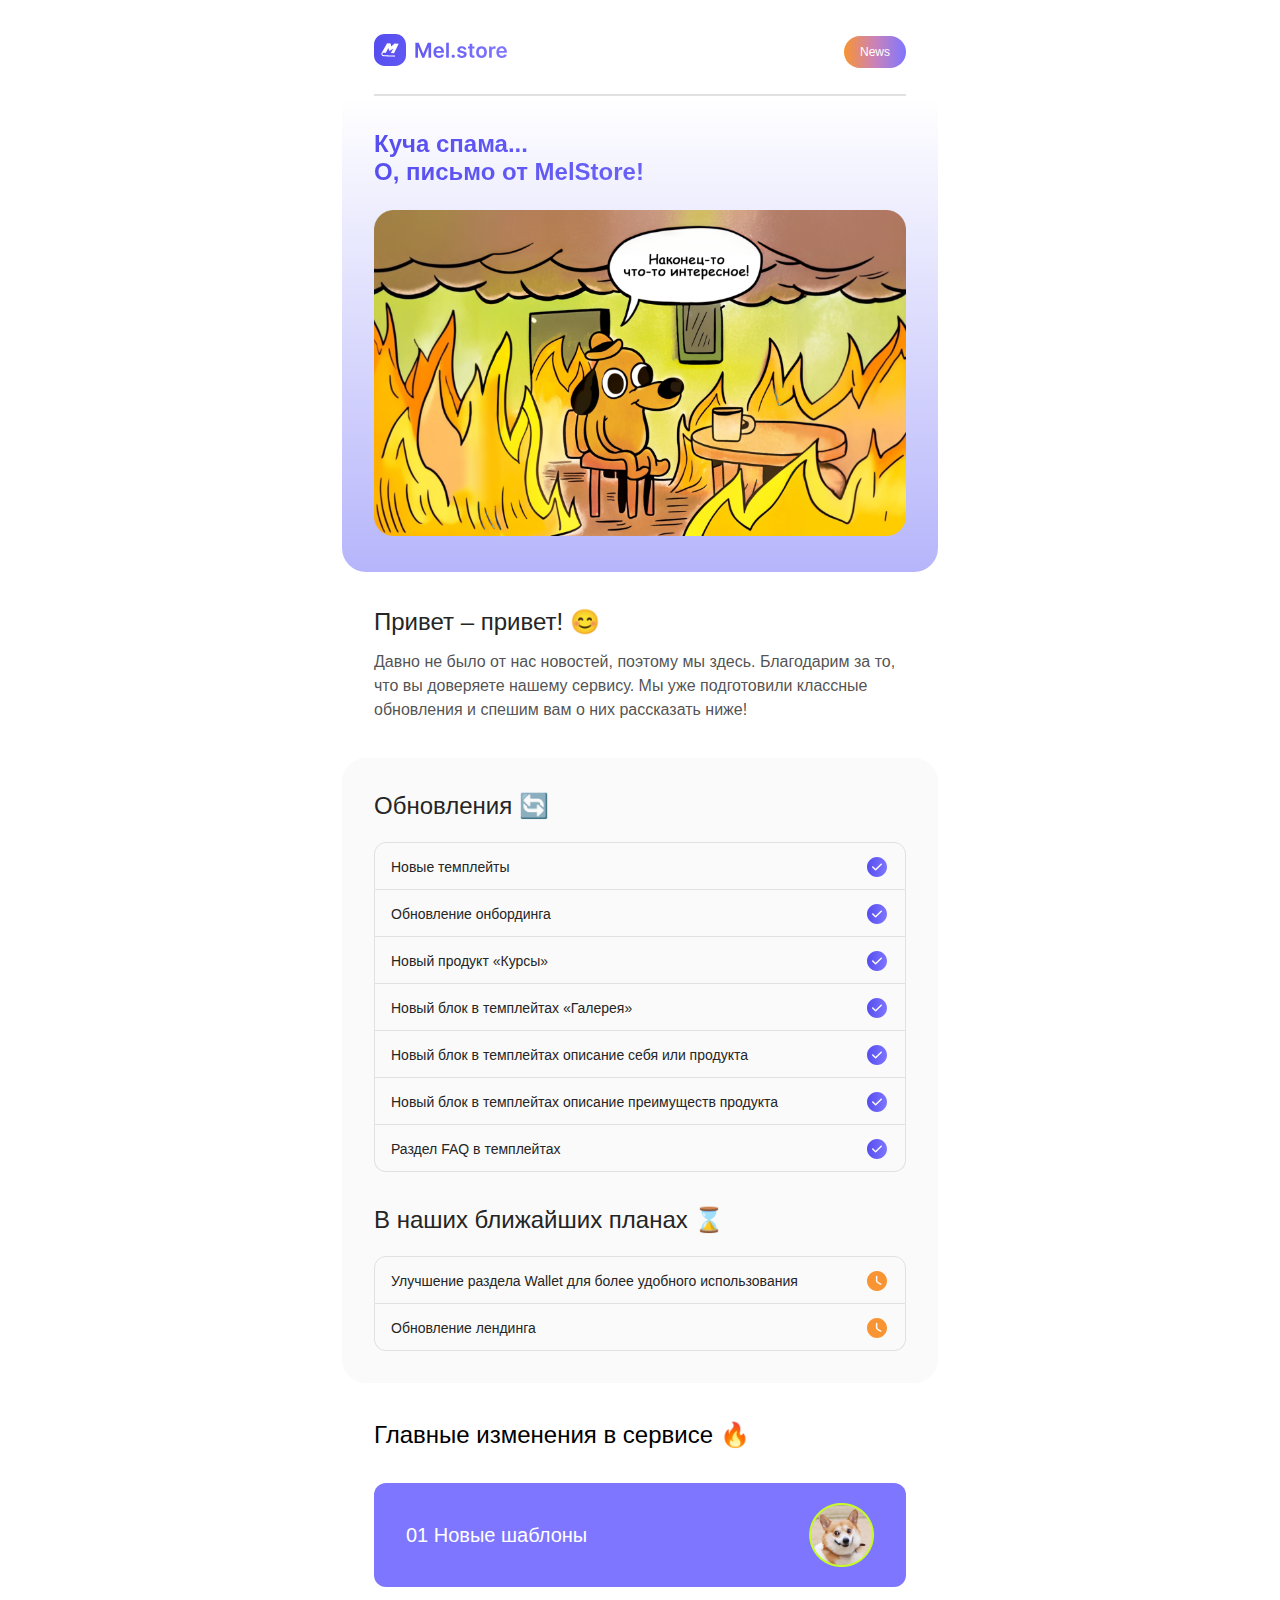
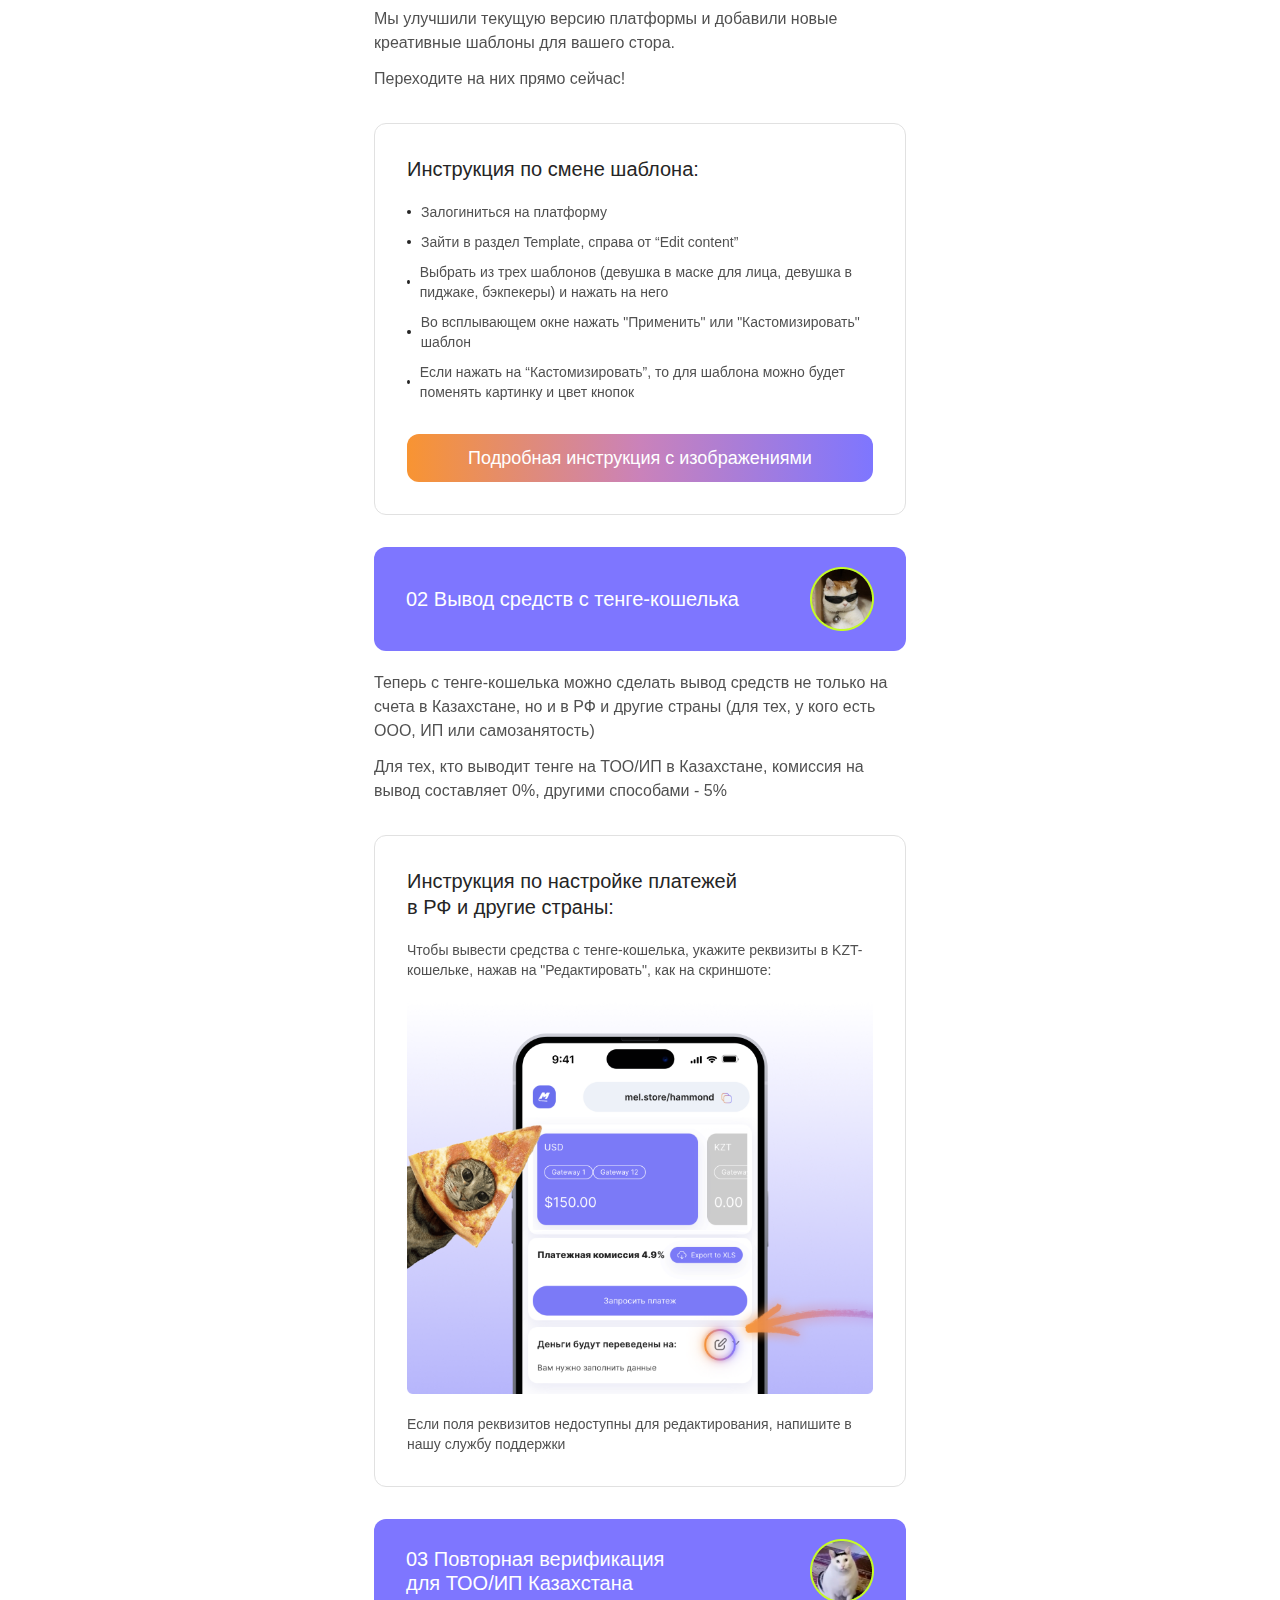
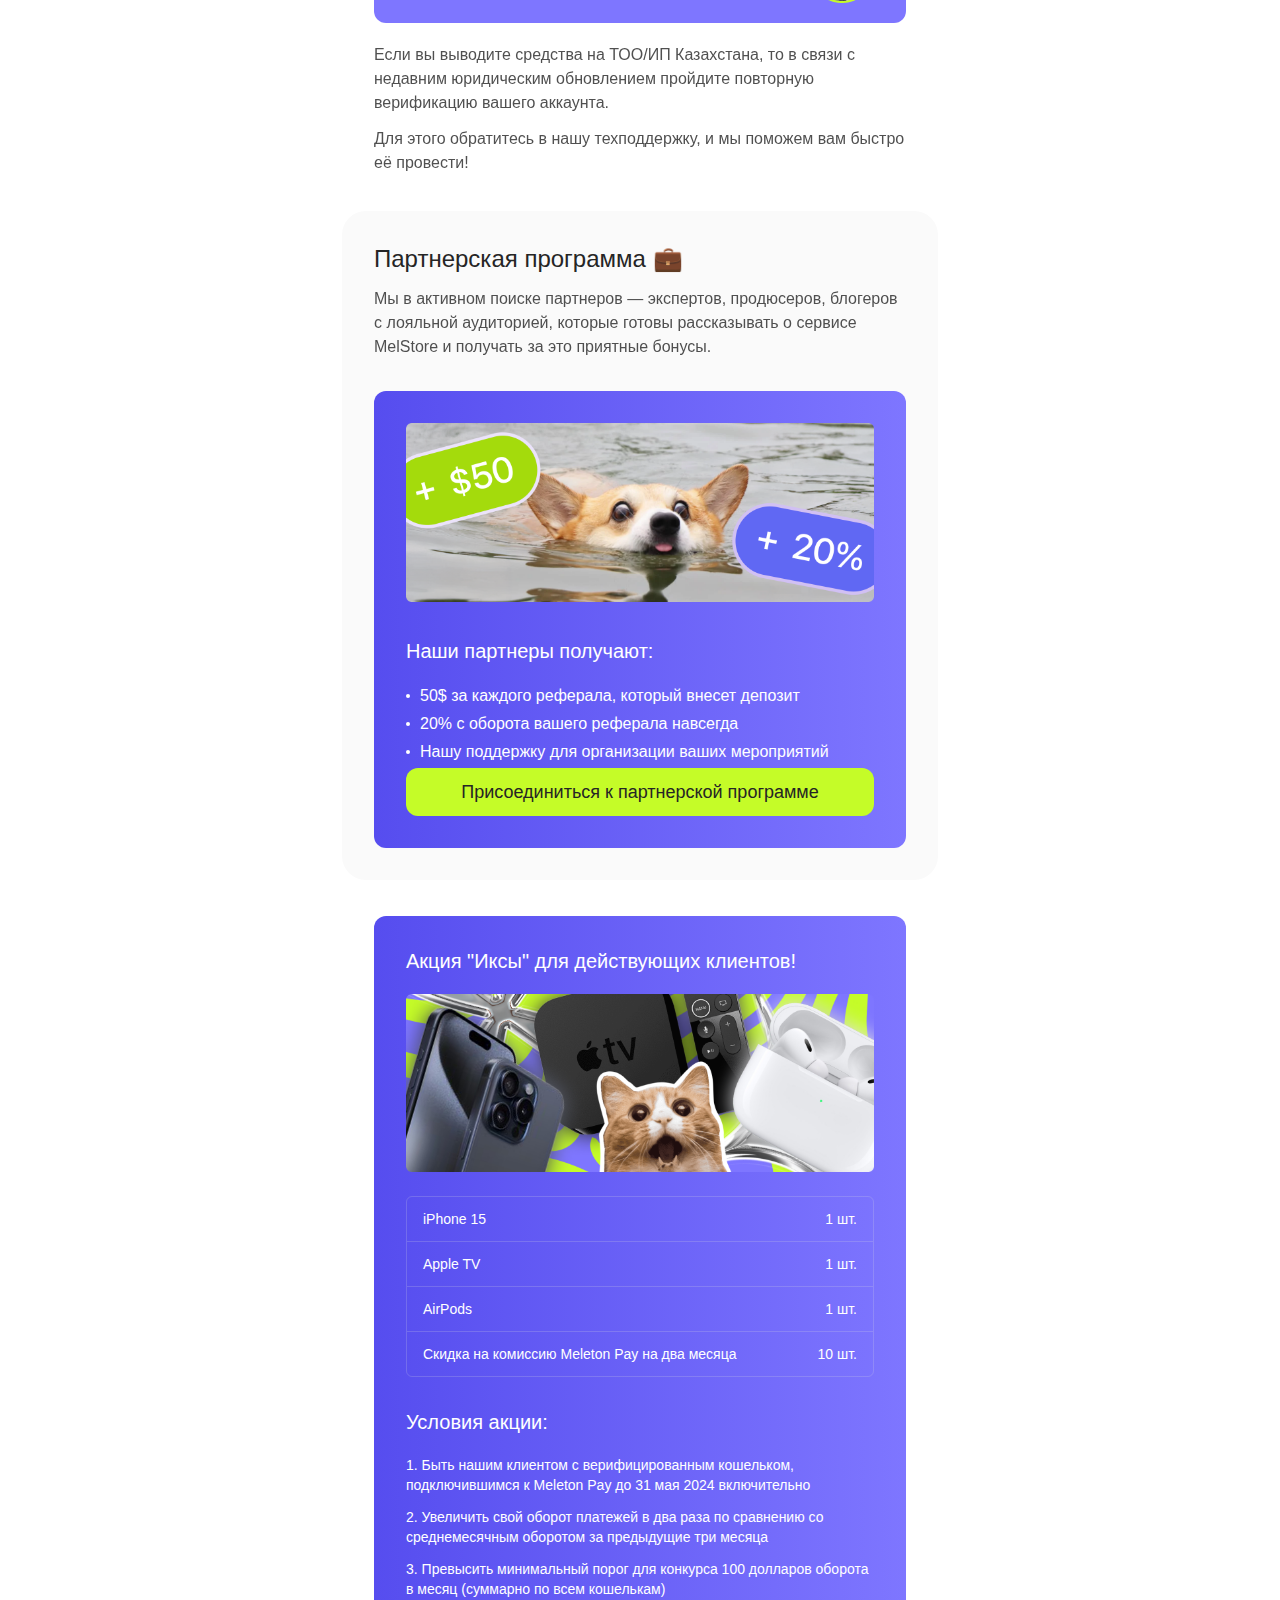
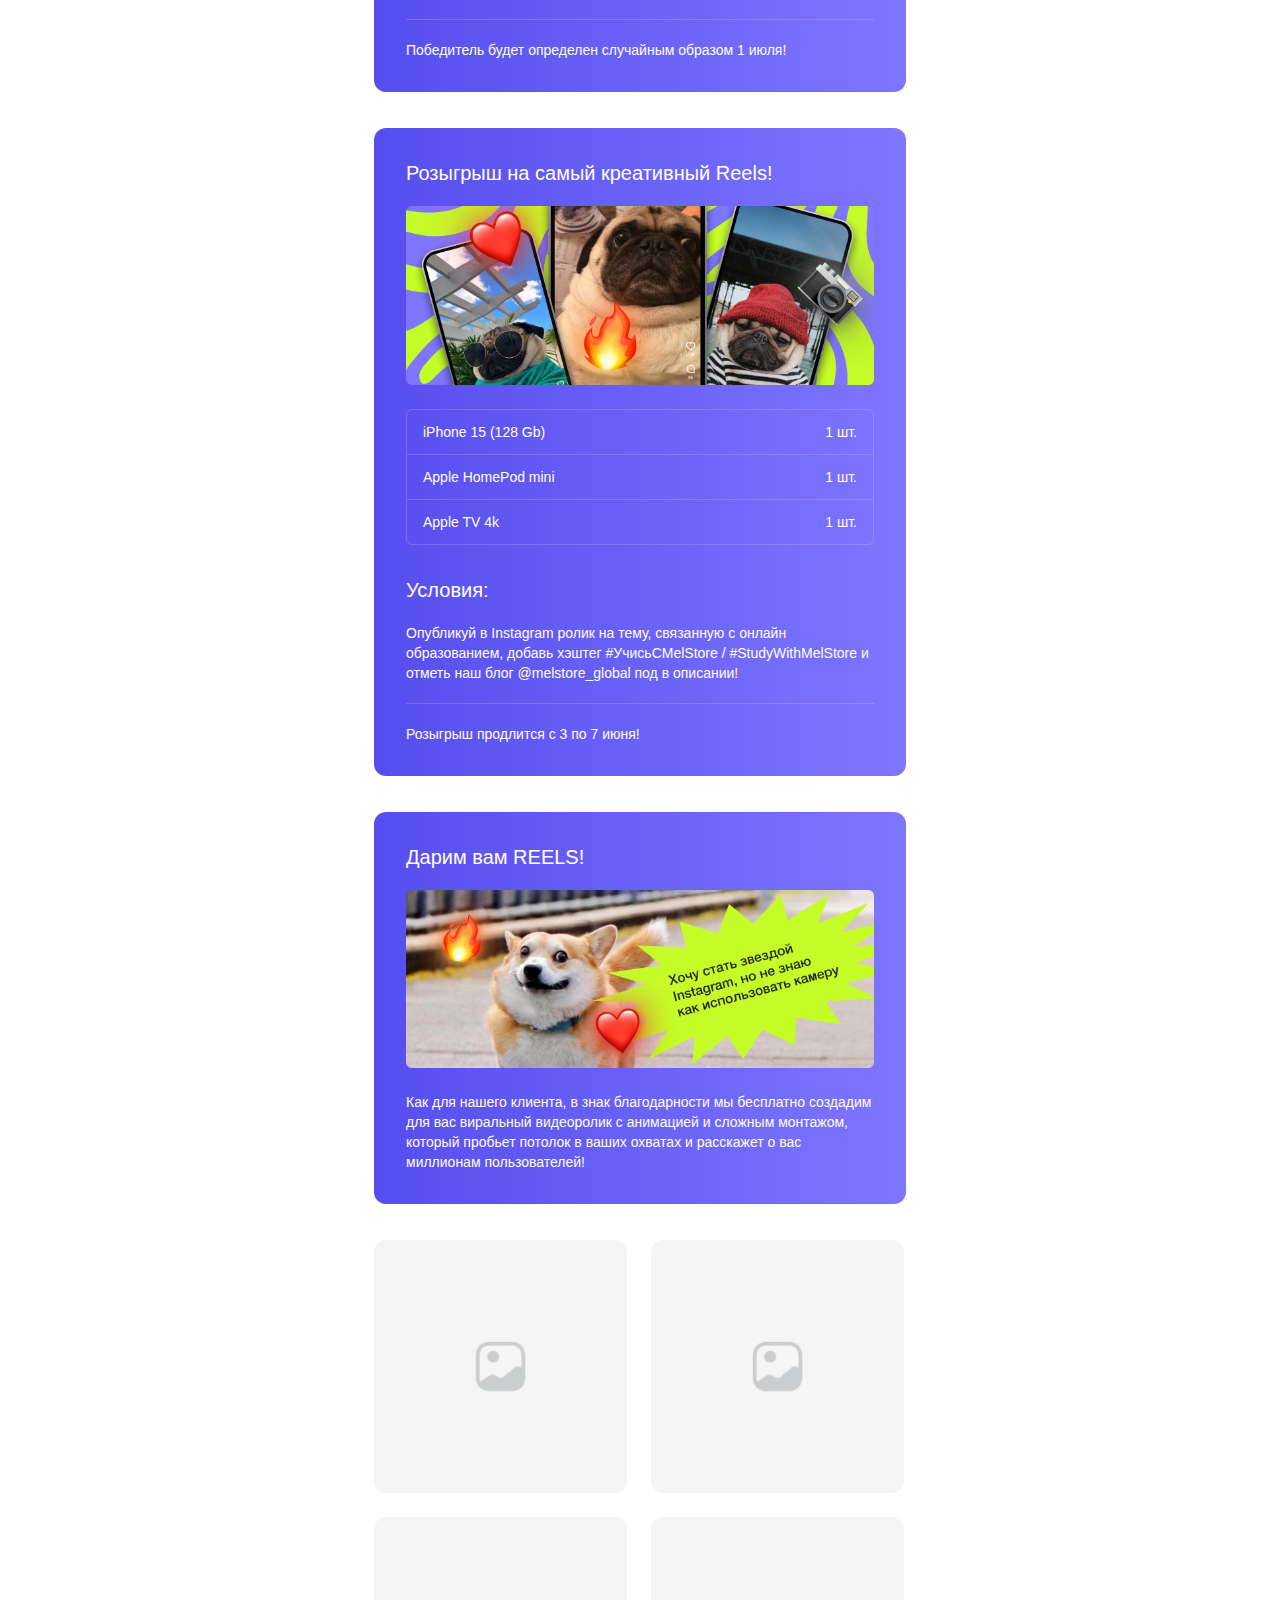
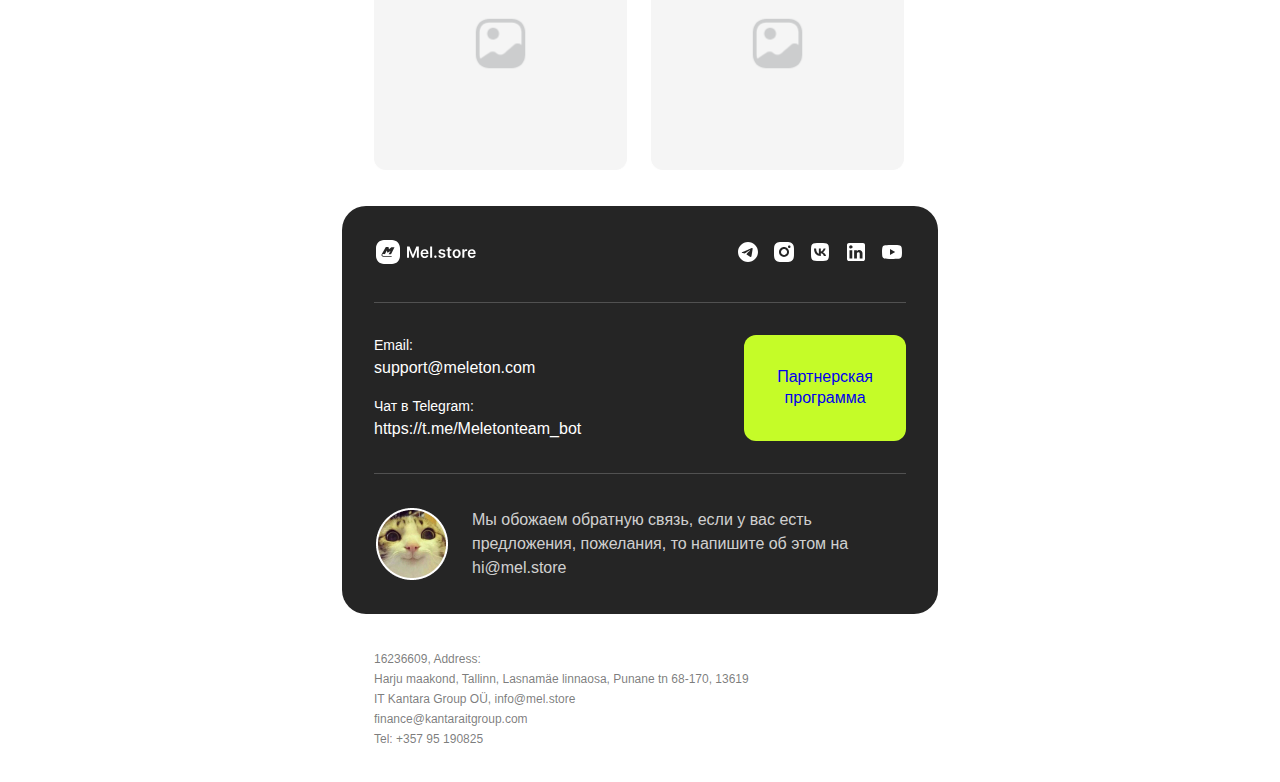
==== commit 9ca46d37: "Merge pull request #1 from fayzullayevelmurod/top" ====
--- a/index.html
+++ b/index.html
@@ -32,6 +32,187 @@
 </head>
 <body style="max-width: 600px; margin: 0 auto; background: #FFFFFF;">
     
+    <table style="width: 100%;">
+        <tr>
+            <td style="padding: 32px 32px 0px;">
+                <p style="width: 100%; padding-bottom: 24px; display: flex; align-items: center; justify-content: space-between; border-bottom: 2px solid #E1E1E1;">
+                    <a href="">
+                        <img src="./images/logo_blue.svg" alt="">
+                    </a>
+                    <a href="" style="border-radius: 50px; padding: 8px 16px; color: #ffffff; font-size: 12px; line-height: 16px; font-weight: 400; background: linear-gradient(90.00deg, rgb(248, 148, 50),rgb(202, 130, 186) 50%,rgb(126, 118, 255) 100%);">
+                        News
+                    </a>
+                </p>
+            </td>
+        </tr>
+        <tr>
+            <td style="padding: 32px; background: linear-gradient(180.00deg, rgb(255, 255, 255),rgb(182, 181, 251) 100%); border-radius: 0 0 24px 24px;">
+                <h2 style="margin-bottom: 24px; background: linear-gradient(to right, rgb(86, 77, 239), rgb(126, 118, 255)); background-clip: text; color: transparent;">Куча спама... <br> О, письмо от MelStore!</h2>
+                <img src="./images/home-img.png" width="100%" alt="">
+            </td>
+        </tr>
+        <tr>
+            <td style="padding: 32px;">
+                <h3 style="color: #252525; font-size: 24px; font-weight: 500; line-height: 32px; margin-bottom: 12px;">Привет – привет! 😊</h3>
+                <p style="color: rgba(37, 37, 37, 0.8); font-size: 16px; line-height: 24px; font-weight: 400;">Давно не было от нас новостей, поэтому мы здесь. Благодарим за то, что вы доверяете нашему сервису. Мы уже подготовили классные обновления и спешим вам о них рассказать ниже!</p>
+            </td>
+        </tr>
+    </table>
+    
+    <table style="width: 100%;">
+        <tr>
+            <td style="border-radius: 24px; background: #FAFAFA; padding: 32px; color: #252525; font-size: 14px; line-height: 20px; font-weight: 400;">
+                <h3 style="font-size: 24px; font-weight: 500; line-height: 32px; margin-bottom: 20px;">Обновления 🔄</h3>
+                <p style="display: flex; align-items: center; justify-content: space-between; border: 1px solid #E1E1E1; padding: 12px 16px 10px; border-radius: 12px 12px 0 0;">
+                    <span>Новые темплейты</span>
+                    <img src="./images/tick-circle.svg" alt="">
+                </p>
+                <p style="display: flex; align-items: center; justify-content: space-between; border: 1px solid #E1E1E1; padding: 12px 16px 10px; border-top: 0;">
+                    <span>Обновление онбординга</span>
+                    <img src="./images/tick-circle.svg" alt="">
+                </p>
+                <p style="display: flex; align-items: center; justify-content: space-between; border: 1px solid #E1E1E1; padding: 12px 16px 10px; border-top: 0;">
+                    <span>Новый продукт «Курсы»</span>
+                    <img src="./images/tick-circle.svg" alt="">
+                </p>
+                <p style="display: flex; align-items: center; justify-content: space-between; border: 1px solid #E1E1E1; padding: 12px 16px 10px; border-top: 0;">
+                    <span>Новый блок в темплейтах «Галерея»</span>
+                    <img src="./images/tick-circle.svg" alt="">
+                </p>
+                <p style="display: flex; align-items: center; justify-content: space-between; border: 1px solid #E1E1E1; padding: 12px 16px 10px; border-top: 0;">
+                    <span>Новый блок в темплейтах описание себя или продукта</span>
+                    <img src="./images/tick-circle.svg" alt="">
+                </p>
+                <p style="display: flex; align-items: center; justify-content: space-between; border: 1px solid #E1E1E1; padding: 12px 16px 10px; border-top: 0;">
+                    <span>Новый блок в темплейтах описание преимуществ продукта</span>
+                    <img src="./images/tick-circle.svg" alt="">
+                </p>
+                <p style="display: flex; align-items: center; justify-content: space-between; border: 1px solid #E1E1E1; padding: 12px 16px 10px; border-top: 0; border-radius: 0 0 12px 12px;">
+                    <span>Раздел FAQ в темплейтах</span>
+                    <img src="./images/tick-circle.svg" alt="">
+                </p>
+
+                <h3 style="font-size: 24px; font-weight: 500; line-height: 32px; margin: 32px 0 20px;">В наших ближайших планах ⌛</h3>
+                <p style="display: flex; align-items: center; justify-content: space-between; border: 1px solid #E1E1E1; padding: 12px 16px 10px; border-radius: 12px 12px 0 0;">
+                    <span>Улучшение раздела Wallet для более удобного использования</span>
+                    <img src="./images/clock.svg" alt="">
+                </p>
+                <p style="display: flex; align-items: center; justify-content: space-between; border: 1px solid #E1E1E1; padding: 12px 16px 10px; border-top: 0; border-radius: 0 0 12px 12px;">
+                    <span>Обновление лендинга</span>
+                    <img src="./images/clock.svg" alt="">
+                </p>
+            </td>
+        </tr>
+    </table>
+
+    <table>
+        <tr>
+            <td style="padding: 32px;">
+                <h3 style="font-size: 24px; font-weight: 500; line-height: 32px; margin-bottom: 32px;">Главные изменения в сервисе 🔥</h3>
+                <p style="display: flex; align-items: center; justify-content: space-between; padding: 20px 32px; background: #7E76FF; border-radius: 12px; color: #FFFFFF; font-size: 20px; line-height: 24px; font-weight: 500; margin-bottom: 20px;">
+                    <span>01 Новые шаблоны</span>
+                    <img src="./images/dog_1.png" alt="">
+                </p>
+                <p style="font-size: 16px; line-height: 24px; font-weight: 400; color: #252525; opacity: 0.8; margin-bottom: 12px;">
+                    Мы улучшили текущую версию платформы и добавили новые креативные шаблоны для вашего стора. 
+                </p>
+                <p style="font-size: 16px; line-height: 24px; font-weight: 400; color: #252525; opacity: 0.8; margin-bottom: 32px;">
+                    Переходите на них прямо сейчас!
+                </p>
+                <p style="display: flex; flex-direction: column; gap: 10px; padding: 32px; border-radius: 12px; border: 1px solid #E1E1E1; color: #252525; margin-bottom: 32px;">
+                    <span style="font-size: 20px; line-height: 26px; font-weight: 500; padding-bottom: 10px;">Инструкция по смене шаблона:</span>
+                    <span style="display: flex; align-items: center; gap: 10px;">
+                        <span style="background: #252525; width: 4px; height: 4px; border-radius: 50%;"></span>
+                        <span style="font-size: 14px; line-height: 20px; font-weight: 400; opacity: 0.8;">Залогиниться на платформу</span>
+                    </span>
+                    <span style="display: flex; align-items: center; gap: 10px;">
+                        <span style="background: #252525; width: 4px; height: 4px; border-radius: 50%;"></span>
+                        <span style="font-size: 14px; line-height: 20px; font-weight: 400; opacity: 0.8;">Зайти в раздел Template, справа от “Edit content”</span>
+                    </span>
+                    <span style="display: flex; align-items: center; gap: 10px;">
+                        <span style="background: #252525; width: 4px; height: 4px; border-radius: 50%;"></span>
+                        <span style="font-size: 14px; line-height: 20px; font-weight: 400; opacity: 0.8;">Выбрать из трех шаблонов (девушка в маске для лица, девушка в пиджаке, бэкпекеры) и нажать на него</span>
+                    </span>
+                    <span style="display: flex; align-items: center; gap: 10px;">
+                        <span style="background: #252525; width: 4px; height: 4px; border-radius: 50%;"></span>
+                        <span style="font-size: 14px; line-height: 20px; font-weight: 400; opacity: 0.8;">Во всплывающем окне нажать "Применить" или "Кастомизировать" шаблон</span>
+                    </span>
+                    <span style="display: flex; align-items: center; gap: 10px;">
+                        <span style="background: #252525; width: 4px; height: 4px; border-radius: 50%;"></span>
+                        <span style="font-size: 14px; line-height: 20px; font-weight: 400; opacity: 0.8;">Если нажать на “Кастомизировать”, то для шаблона можно будет поменять картинку и цвет кнопок</span>
+                    </span>
+                    <a href="" style="border-radius: 12px; color: #ffffff; font-size: 18px; line-height: 24px; font-weight: 500; margin-top: 22px; display: flex; width: 100%; height: 48px; align-items: center; justify-content: center; background: linear-gradient(90.00deg, rgb(248, 148, 50),rgb(202, 130, 186) 50%,rgb(126, 118, 255) 100%);">
+                        Подробная инструкция с изображениями
+                    </a>
+                </p>
+                <p style="display: flex; align-items: center; justify-content: space-between; padding: 20px 32px; background: #7E76FF; border-radius: 12px; color: #FFFFFF; font-size: 20px; line-height: 24px; font-weight: 500; margin-bottom: 20px;">
+                    <span>02 Вывод средств с тенге-кошелька</span>
+                    <img src="./images/dog_2.png" alt="">
+                </p>
+                <p style="font-size: 16px; line-height: 24px; font-weight: 400; color: #252525; opacity: 0.8; margin-bottom: 12px;">
+                    Теперь с тенге-кошелька можно сделать вывод средств не только на счета в Казахстане, но и в РФ и другие страны (для тех, у кого есть ООО, ИП или самозанятость)
+                </p>
+                <p style="font-size: 16px; line-height: 24px; font-weight: 400; color: #252525; opacity: 0.8; margin-bottom: 32px;">
+                    Для тех, кто выводит тенге на ТОО/ИП в Казахстане, комиссия на вывод составляет 0%, другими способами - 5%
+                </p>
+                <p style="border: 1px solid #E1E1E1; margin-bottom: 32px; border-radius: 12px; padding: 32px; color: #252525; display: flex; flex-direction: column; gap: 20px;">
+                    <span style="font-size: 20px; line-height: 26px; font-weight: 500;">
+                        Инструкция по настройке платежей <br>
+                        в РФ и другие страны:
+                    </span>
+                    <span style="font-size: 14px; line-height: 20px; font-weight: 400; opacity: 0.8;">
+                        Чтобы вывести средства с тенге-кошелька, укажите реквизиты в KZT-кошельке, нажав на "Редактировать", как на скриншоте:
+                    </span>
+                    <img src="./images/hammond.png" width="100%" alt="">
+                    <span style="font-size: 14px; line-height: 20px; font-weight: 400; opacity: 0.8;">
+                        Если поля реквизитов недоступны для редактирования, напишите в нашу службу поддержки
+                    </span>
+                </p>
+                <p style="display: flex; align-items: center; justify-content: space-between; padding: 20px 32px; background: #7E76FF; border-radius: 12px; color: #FFFFFF; font-size: 20px; line-height: 24px; font-weight: 500; margin-bottom: 20px;">
+                    <span>03 Повторная верификация <br> для ТОО/ИП Казахстана</span>
+                    <img src="./images/dog_3.png" alt="">
+                </p>
+                <p style="font-size: 16px; line-height: 24px; font-weight: 400; color: #252525; opacity: 0.8; margin-bottom: 12px;">
+                    Если вы выводите средства на ТОО/ИП Казахстана, то в связи с недавним юридическим обновлением пройдите повторную верификацию вашего аккаунта.
+                </p>
+                <p style="font-size: 16px; line-height: 24px; font-weight: 400; color: #252525; opacity: 0.8;">
+                    Для этого обратитесь в нашу техподдержку, и мы поможем вам быстро её провести!
+                </p>
+            </td>
+        </tr>
+    </table>
+
+    <table>
+        <tr>
+            <td style="padding: 32px; background: #FAFAFA; border-radius: 24px; color: #252525;">
+                <h3 style="font-size: 24px; font-weight: 500; line-height: 32px; margin-bottom: 12px;">Партнерская программа 💼</h3>
+                <p style="opacity: 0.8; font-size: 16px; line-height: 24px; font-weight: 400; margin-bottom: 32px;">
+                    Мы в активном поиске партнеров — экспертов, продюсеров, блогеров с лояльной аудиторией, которые готовы рассказывать о сервисе MelStore и получать за это приятные бонусы.
+                </p>
+                <p style="color: #FFFFFF; background: linear-gradient(90.00deg, rgb(86, 77, 239),rgb(126, 118, 255) 100%); padding: 32px; border-radius: 12px;">
+                    <img src="./images/discount.png" width="100%" alt="">
+                    <span style="margin: 32px 0 20px; display: block; font-size: 20px; line-height: 26px; font-weight: 500;">
+                        Наши партнеры получают:
+                    </span>
+                    <span style="display: flex; align-items: center; gap: 10px; margin-bottom: 4px; font-size: 16px; line-height: 24px; font-weight: 400;">
+                        <span style="width: 4px; height: 4px; border-radius: 50%; background: #ffffff;"></span>
+                        <span>50$ за каждого реферала, который внесет депозит</span>
+                    </span>
+                    <span style="display: flex; align-items: center; gap: 10px; margin-bottom: 4px; font-size: 16px; line-height: 24px; font-weight: 400;">
+                        <span style="width: 4px; height: 4px; border-radius: 50%; background: #ffffff;"></span>
+                        <span>20% с оборота вашего реферала навсегда</span>
+                    </span>
+                    <span style="display: flex; align-items: center; gap: 10px; margin-bottom: 4px; font-size: 16px; line-height: 24px; font-weight: 400;">
+                        <span style="width: 4px; height: 4px; border-radius: 50%; background: #ffffff;"></span>
+                        <span>Нашу поддержку для организации ваших мероприятий</span>
+                    </span>
+                    <a href="" style="background: #C5FC28; width: 100%; display: flex; align-items: center; justify-content: center; padding: 12px; font-size: 18px; line-height: 24px; font-weight: 500; color: #252525; border-radius: 12px;">
+                        Присоединиться к партнерской программе
+                    </a>
+                </p>
+            </td>
+        </tr>
+    </table>
 
     <!-- center -->
     <table style="padding: 0 32px; margin-top: 32px;">
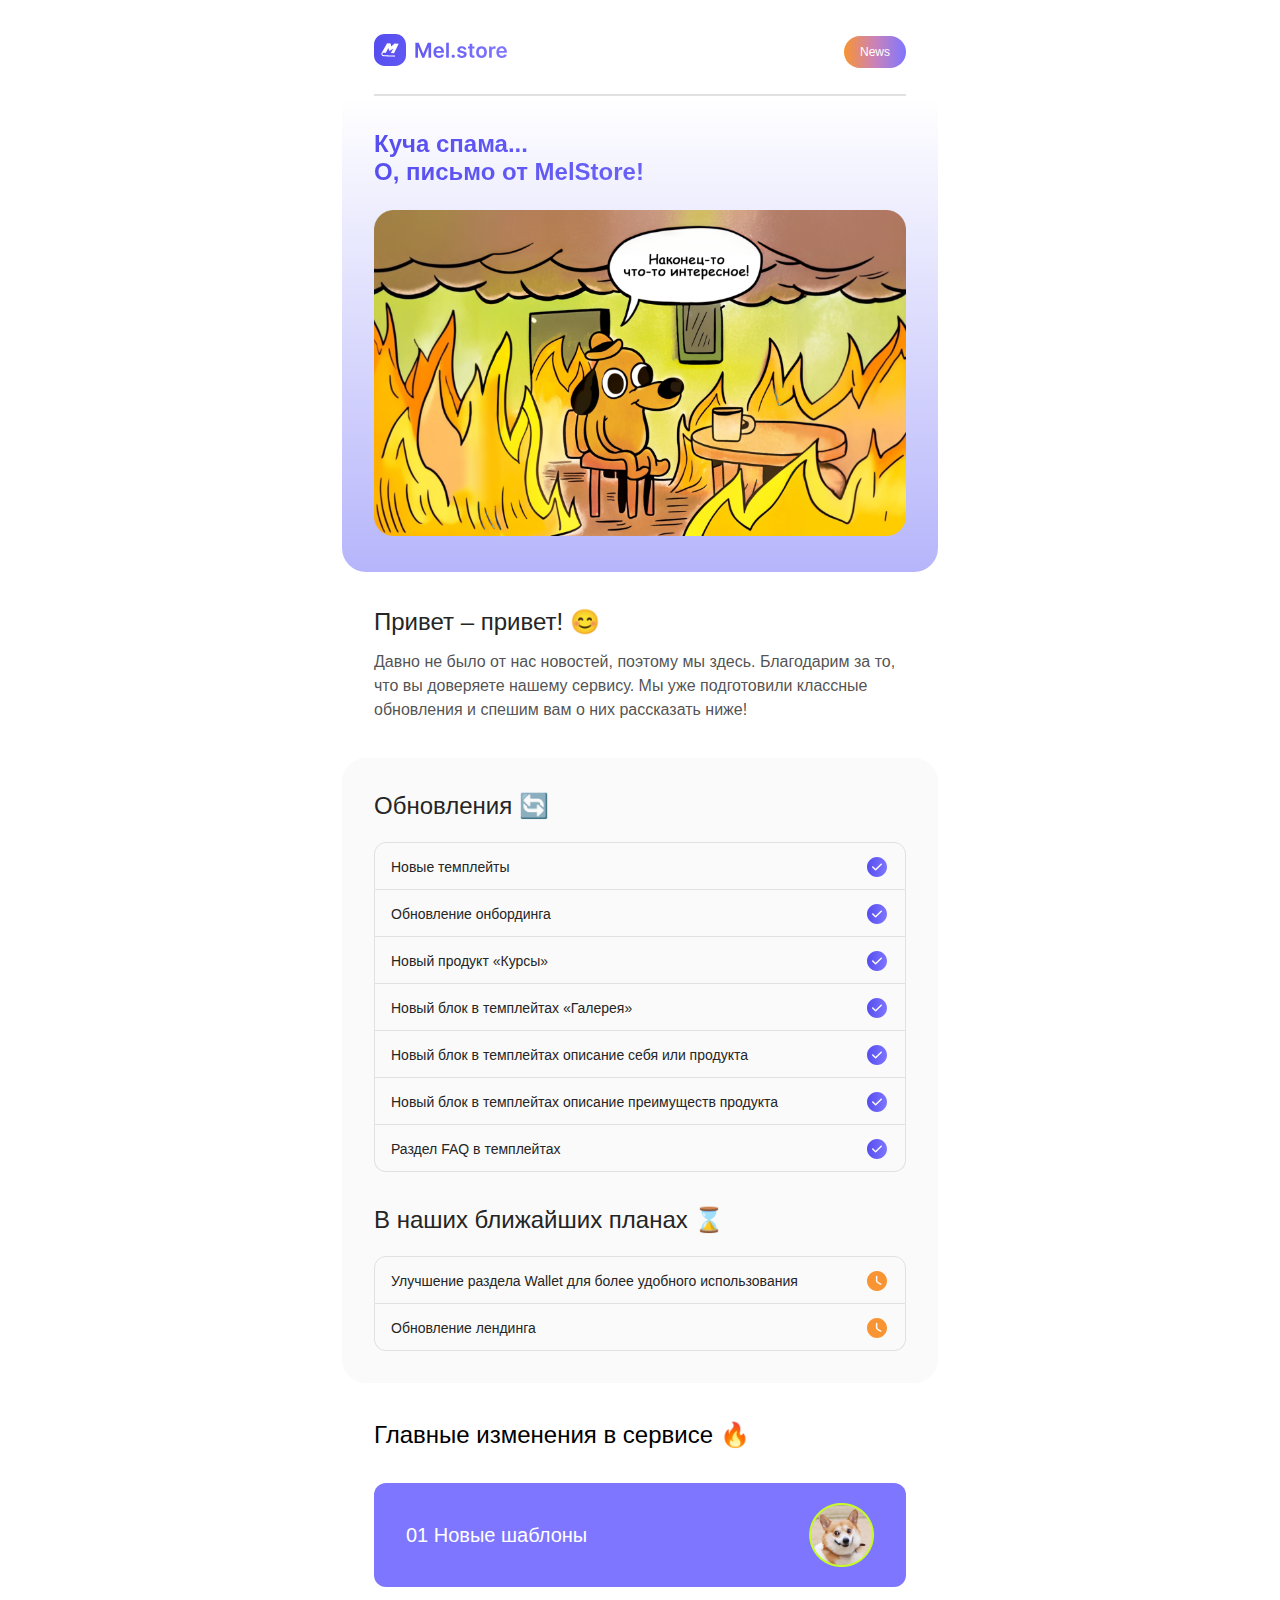
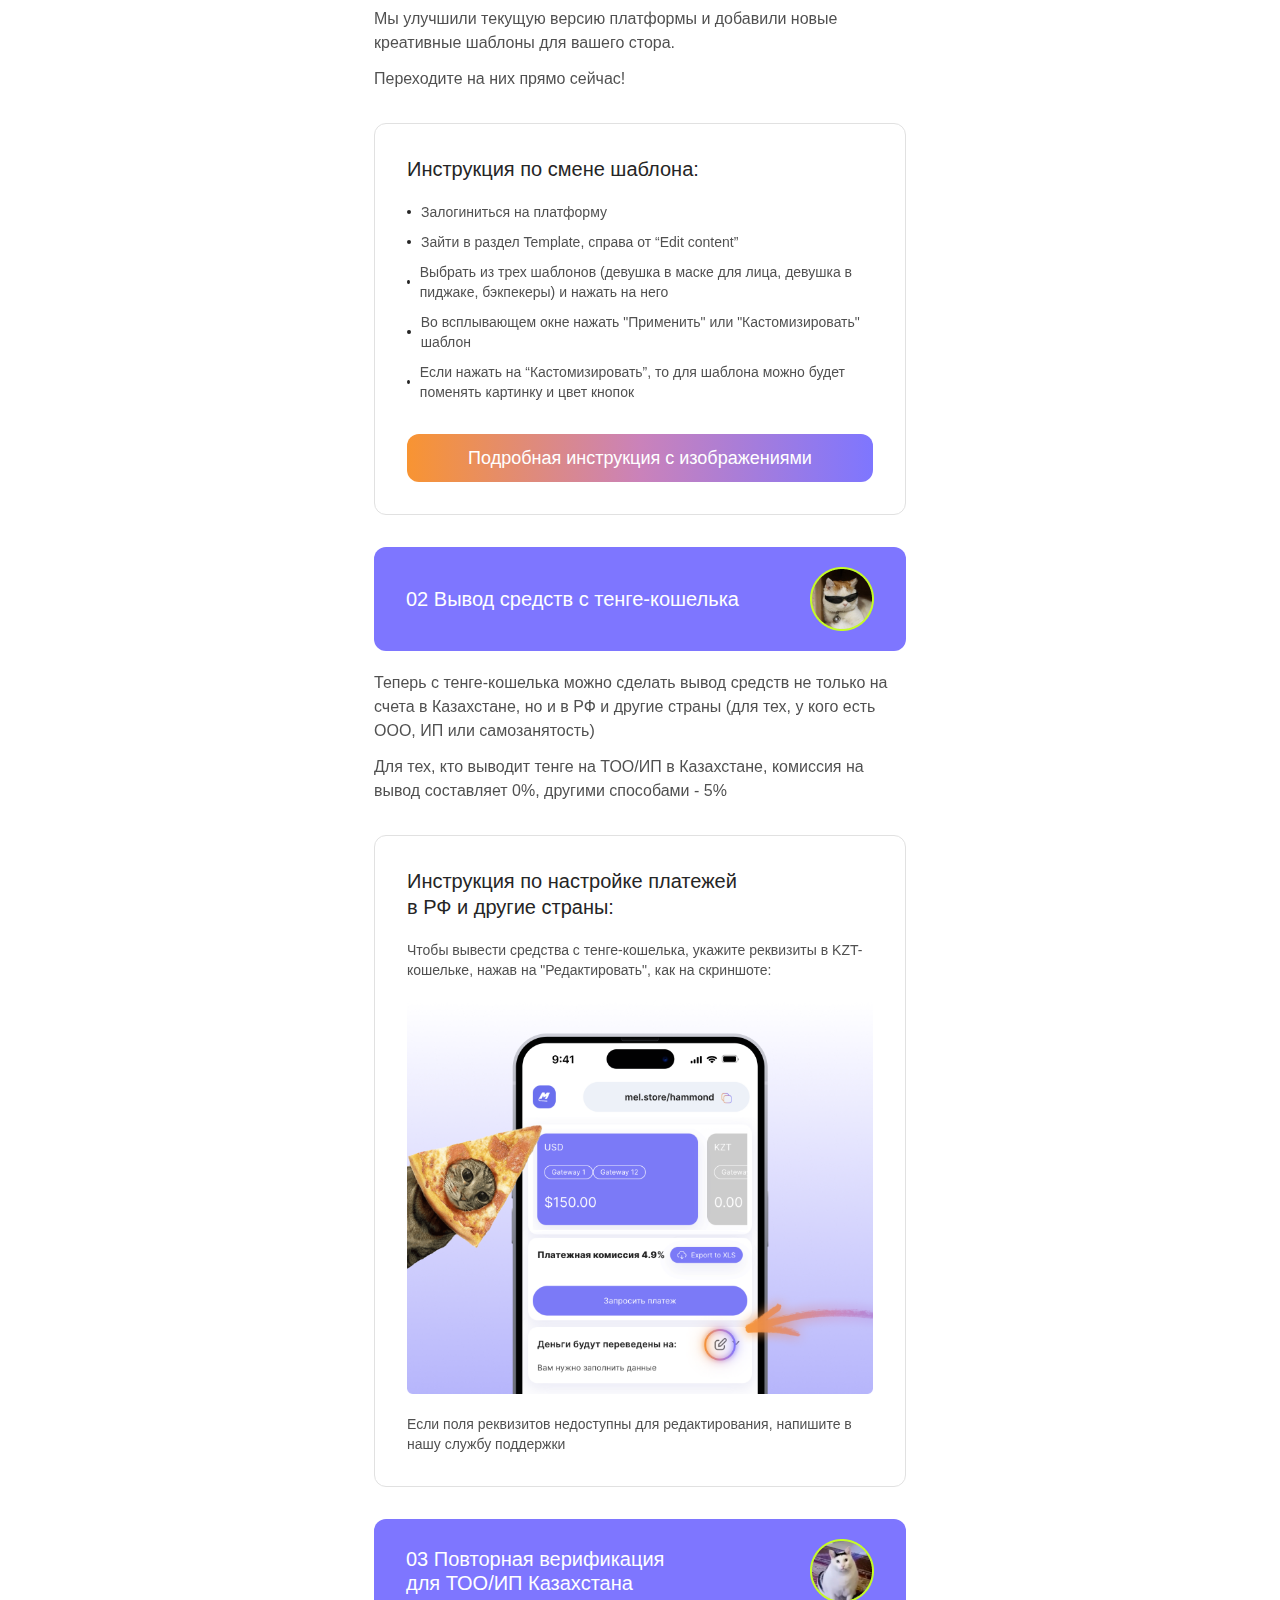
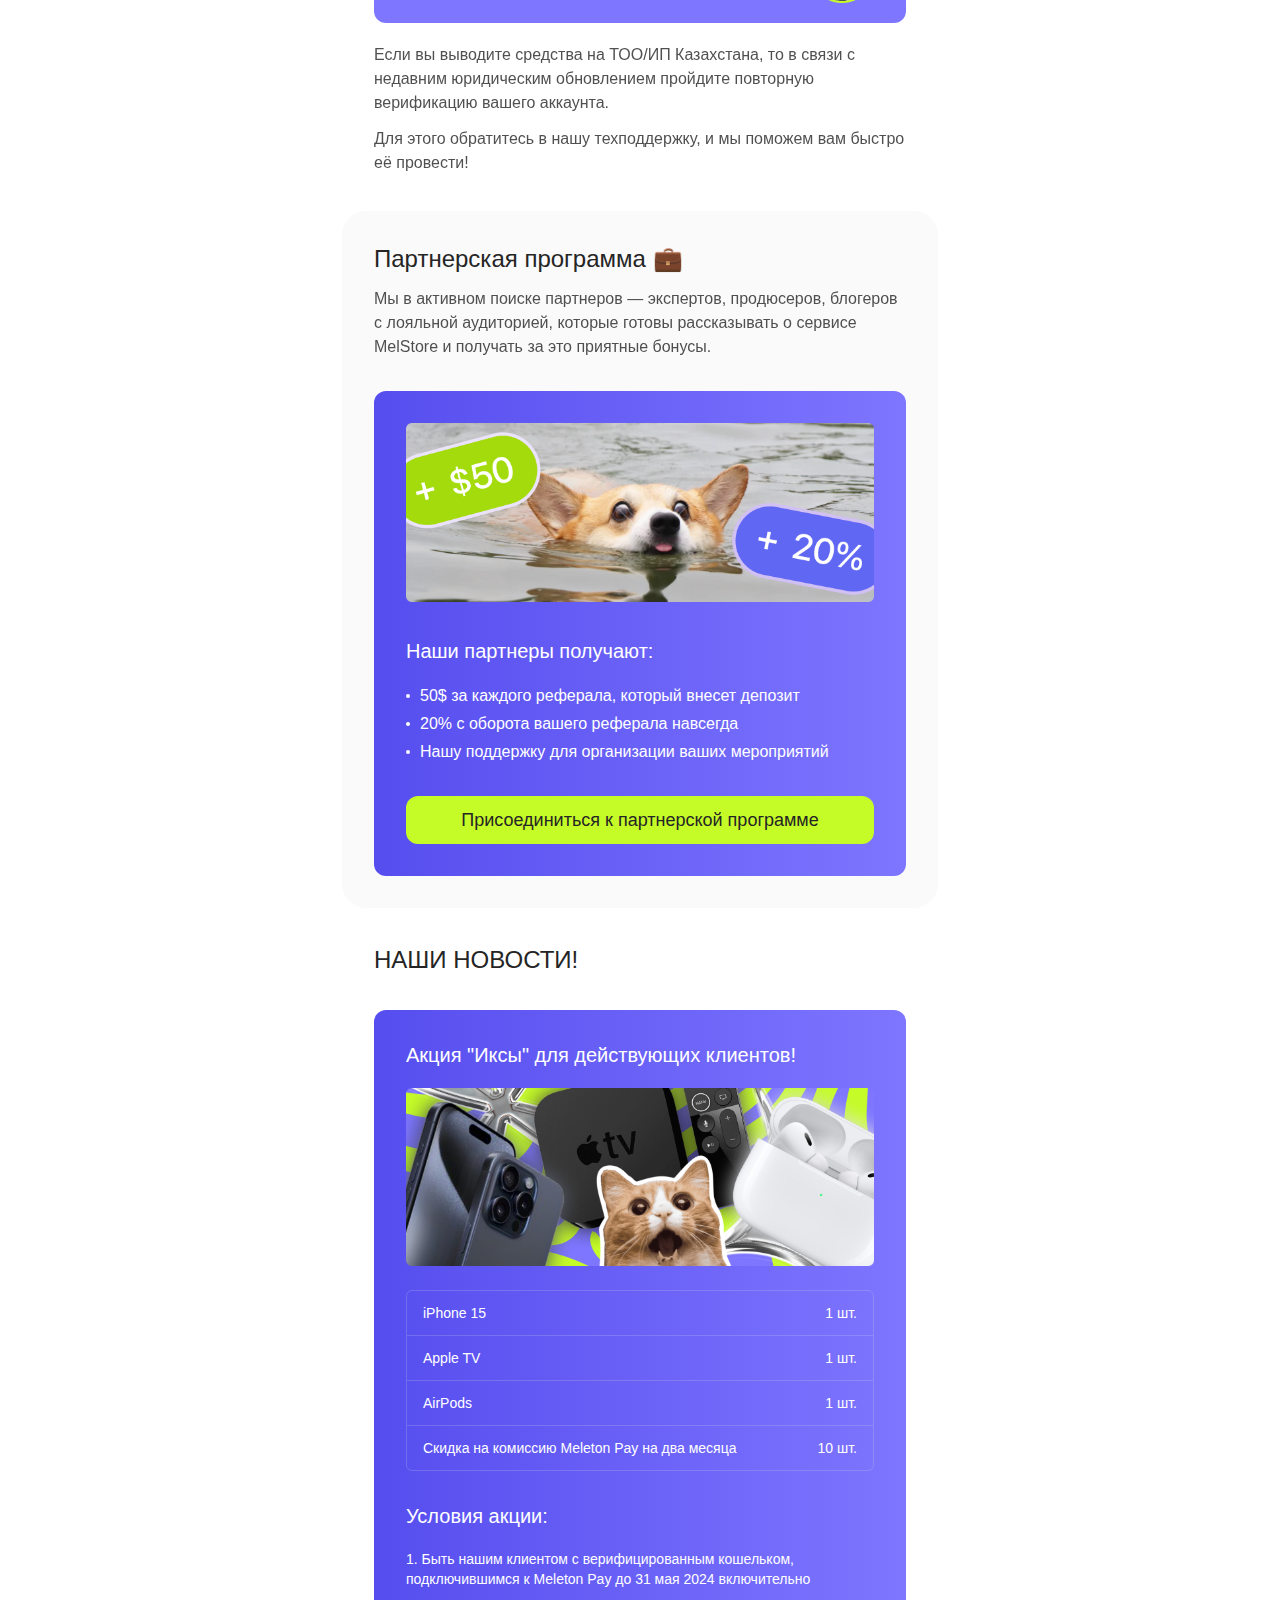
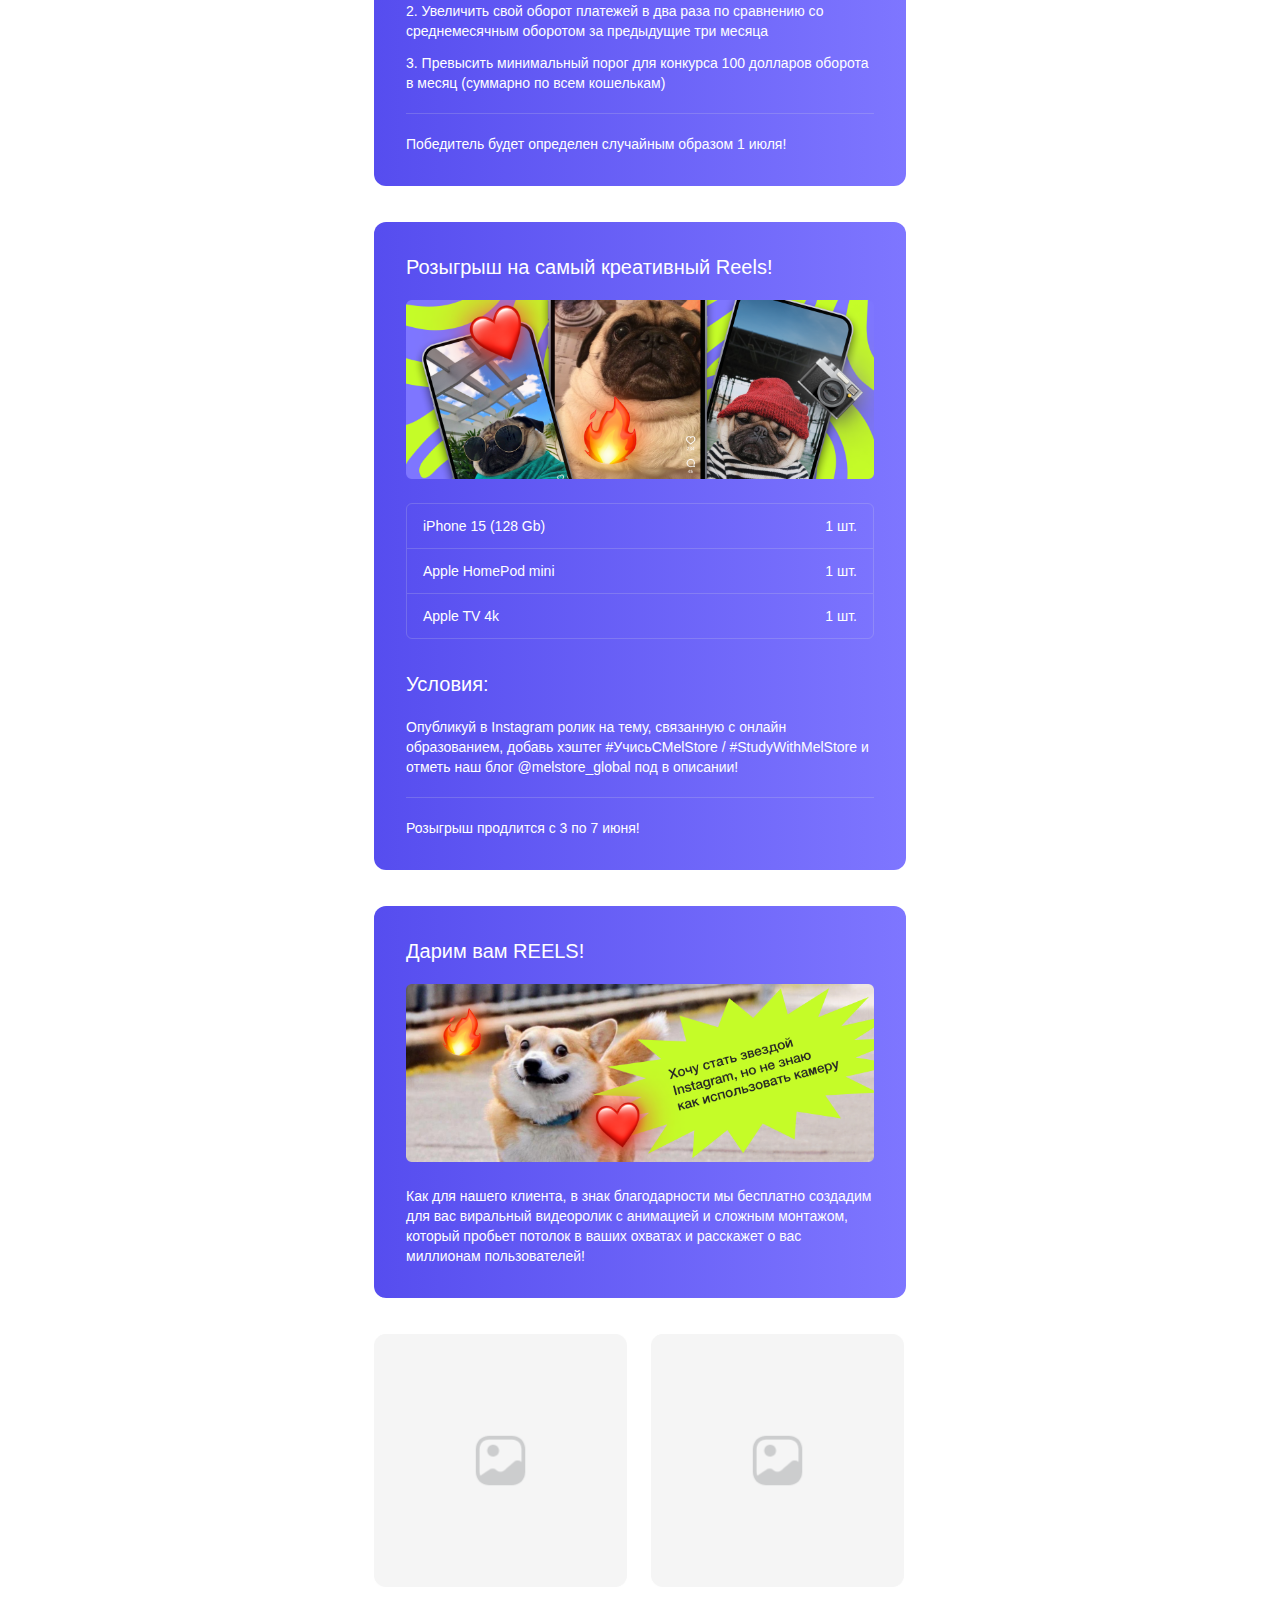
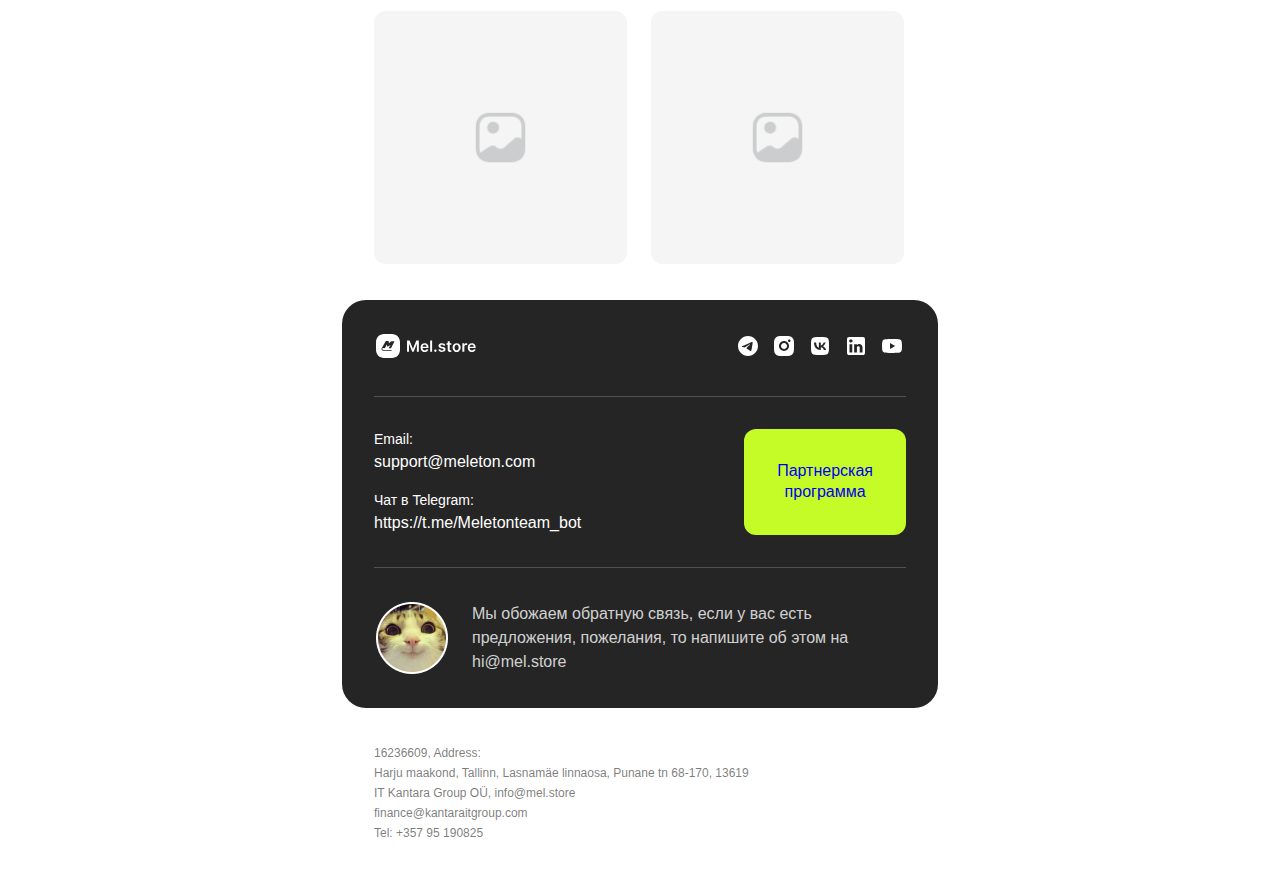
==== commit 9fb9c34d: "fixed margin" ====
--- a/index.html
+++ b/index.html
@@ -202,7 +202,7 @@
                         <span style="width: 4px; height: 4px; border-radius: 50%; background: #ffffff;"></span>
                         <span>20% с оборота вашего реферала навсегда</span>
                     </span>
-                    <span style="display: flex; align-items: center; gap: 10px; margin-bottom: 4px; font-size: 16px; line-height: 24px; font-weight: 400;">
+                    <span style="display: flex; align-items: center; gap: 10px; margin-bottom: 32px; font-size: 16px; line-height: 24px; font-weight: 400;">
                         <span style="width: 4px; height: 4px; border-radius: 50%; background: #ffffff;"></span>
                         <span>Нашу поддержку для организации ваших мероприятий</span>
                     </span>
@@ -214,8 +214,12 @@
         </tr>
     </table>
 
-    <!-- center -->
     <table style="padding: 0 32px; margin-top: 32px;">
+        <tr>
+            <td>
+                <h3 style="color: #252525; margin-bottom: 32px; font-size: 24px; line-height: 32px; font-weight: 500;">НАШИ НОВОСТИ!</h3>
+            </td>
+        </tr>
         <tr>
             <th style="background: linear-gradient(90.00deg, rgb(86, 77, 239),rgb(126, 118, 255) 100%); border-radius: 12px; padding: 32px; text-align: left;">
                 <strong style=" font-size: 20px; font-weight: 500; line-height: 26px; color: #FFFFFF">
@@ -274,6 +278,7 @@
             </th>
         </tr>
     </table>
+
     <table style="padding: 0 32px; margin-top: 32px;">
         <tr>
             <th style="background: linear-gradient(90.00deg, rgb(86, 77, 239),rgb(126, 118, 255) 100%); border-radius: 12px; padding: 32px; text-align: left;">
@@ -319,6 +324,7 @@
             </th>
         </tr>
     </table>
+
     <table style="padding: 0 32px; margin-top: 32px;">
         <tr>
             <th style="background: linear-gradient(90.00deg, rgb(86, 77, 239),rgb(126, 118, 255) 100%); border-radius: 12px; padding: 32px; text-align: left;">
@@ -332,6 +338,7 @@
             </th>
         </tr>
     </table>
+
     <table style="padding: 0 32px;">
         <tr>
             <td style="display: flex; flex-wrap: wrap; gap: 24px; margin: 32px 0;">
@@ -342,6 +349,7 @@
             </td>
         </tr>
     </table>
+
     <table>
         <tr>
             <td style="border-radius: 24px; background: #252525; padding: 32px; width: 100%;">
@@ -431,6 +439,7 @@
             </td>
         </tr>
     </table>
+
     <table>
         <tr>
             <td style="display: flex; flex-direction: column; padding: 32px; gap: 2px;">
@@ -452,5 +461,6 @@
             </td>
         </tr>
     </table>
+    
 </body>
 </html>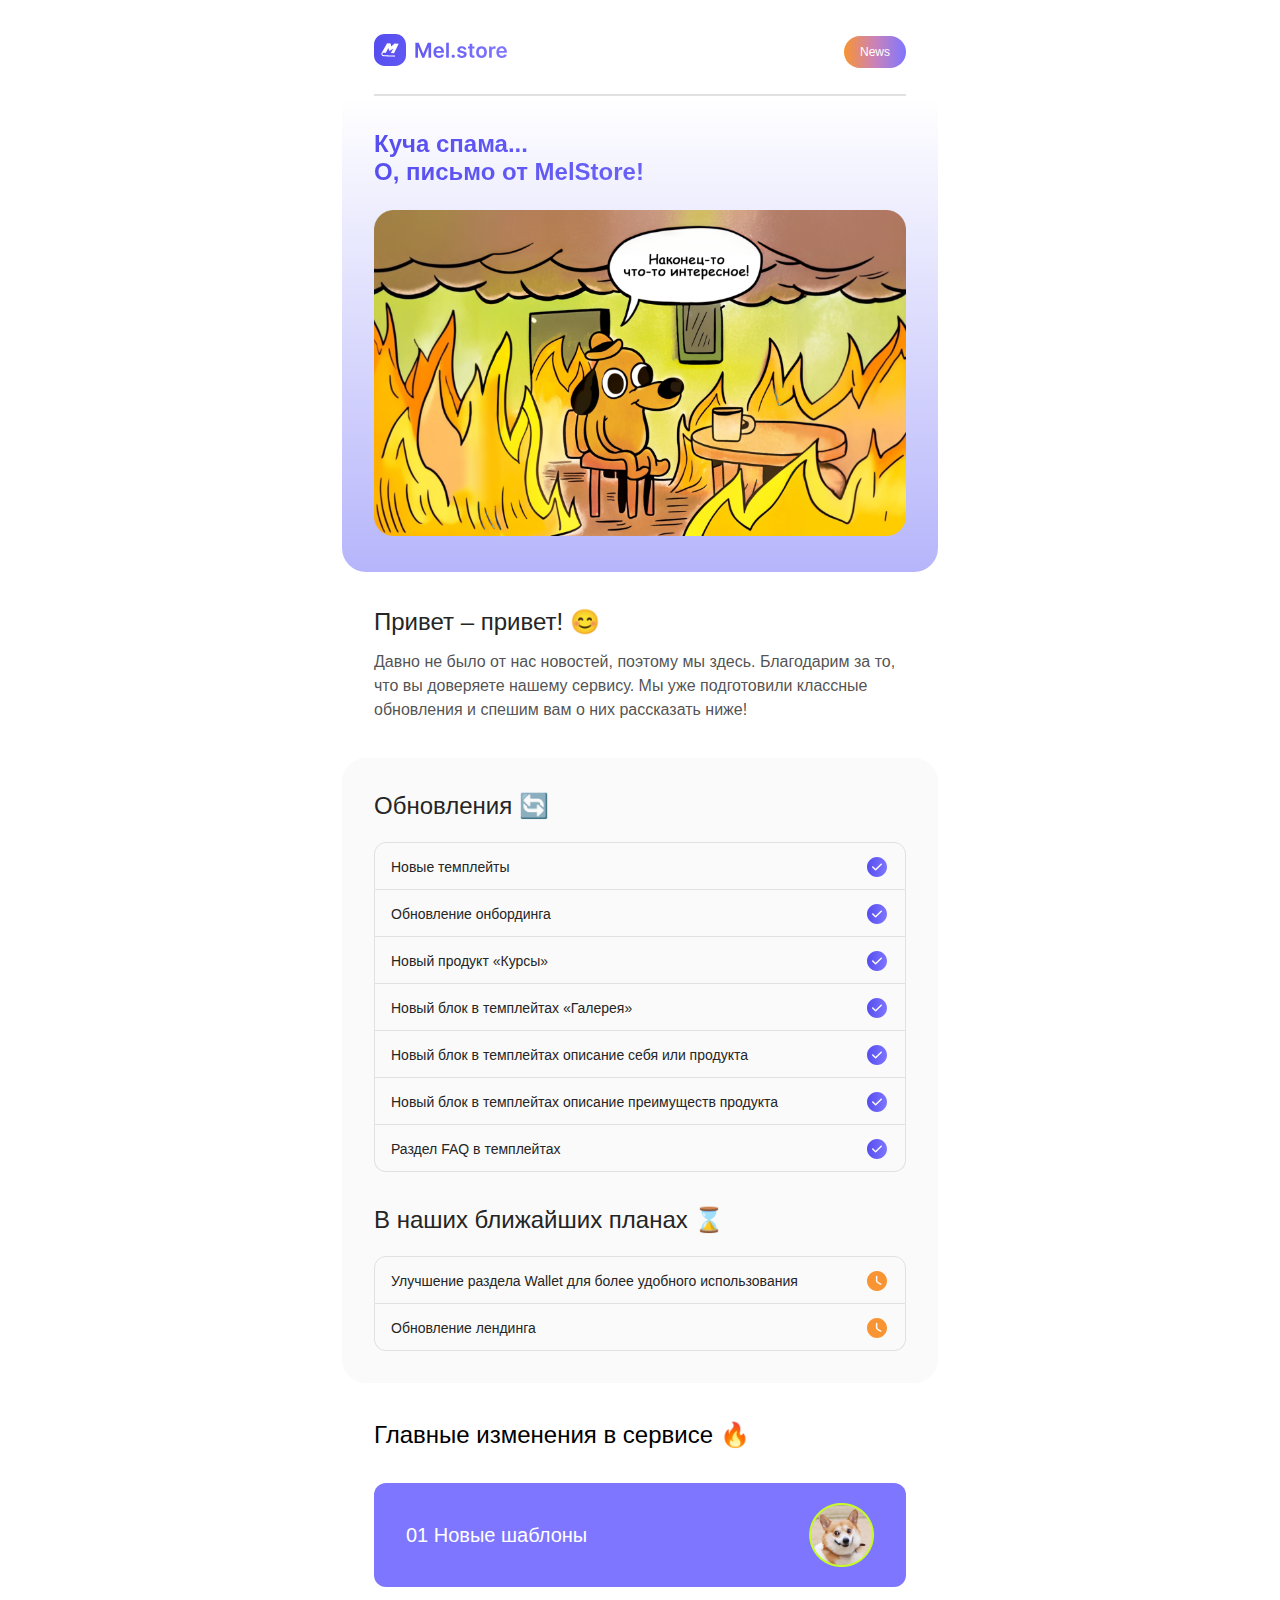
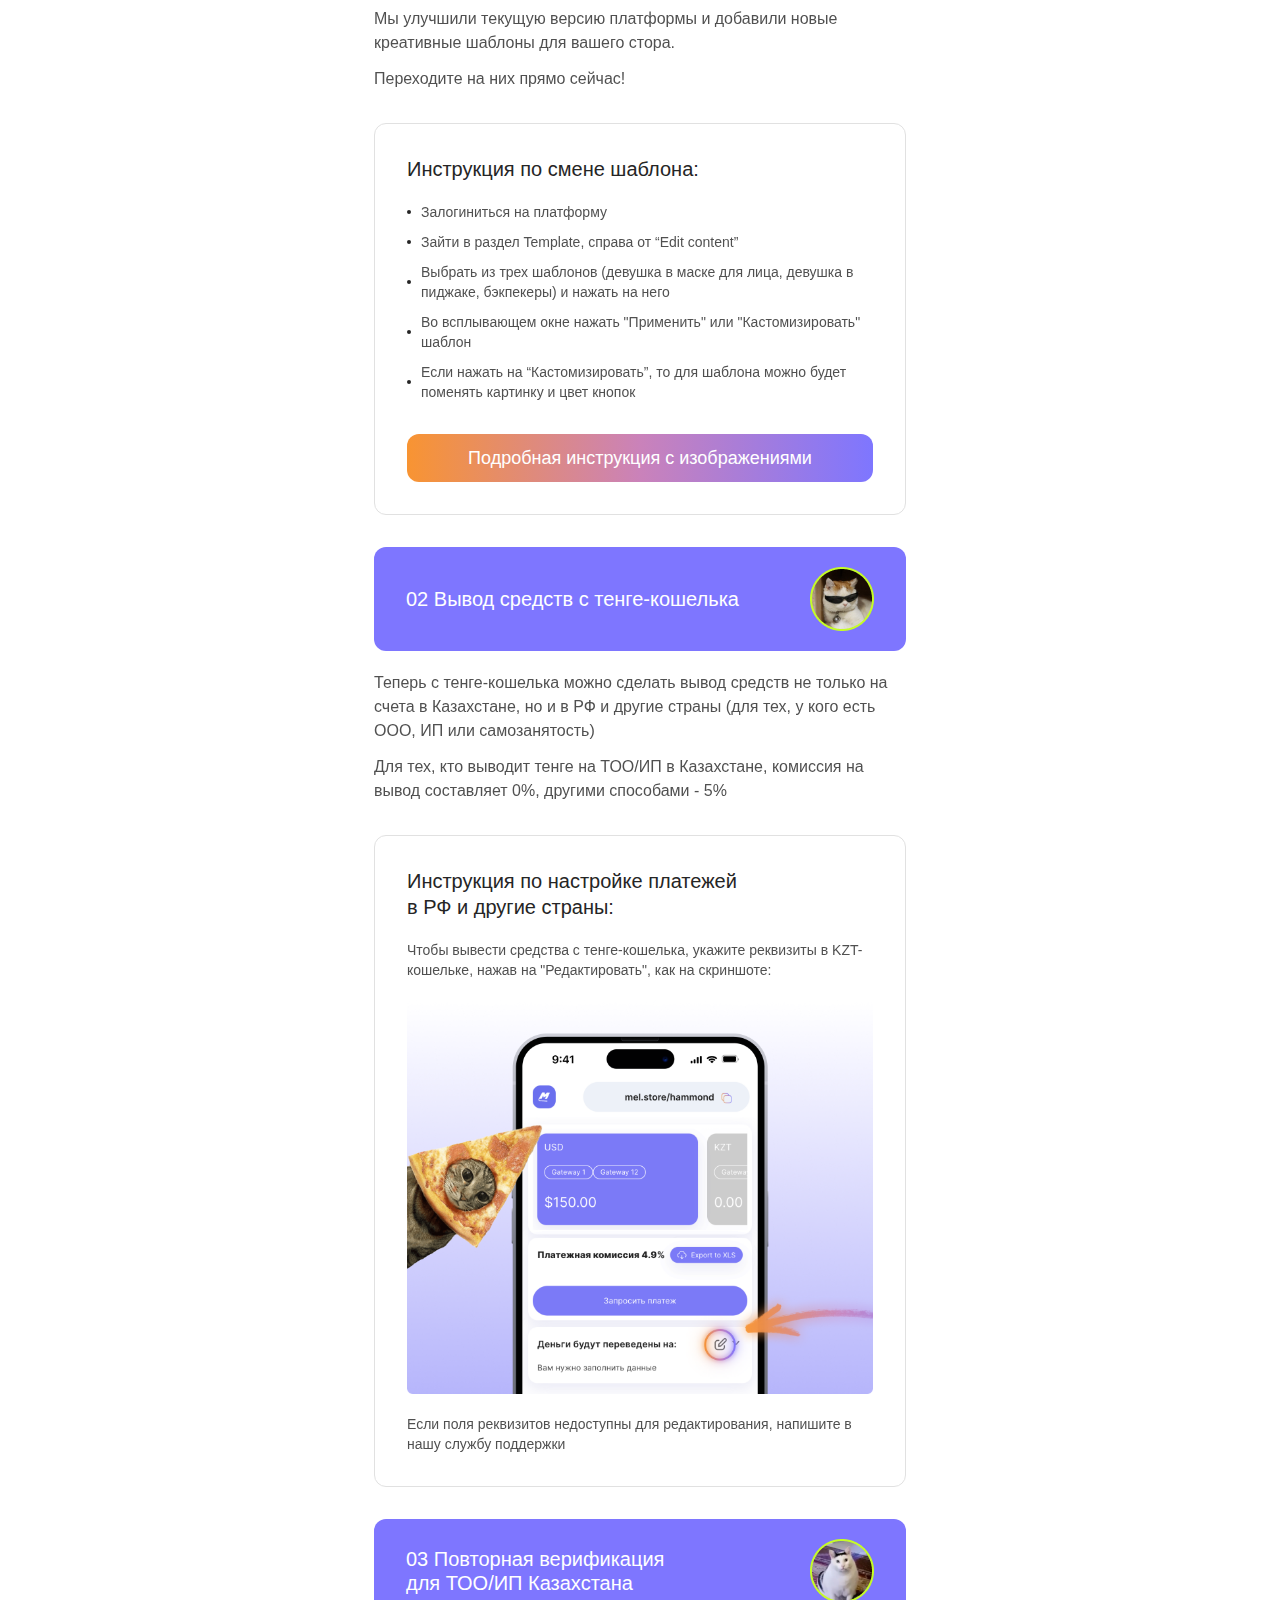
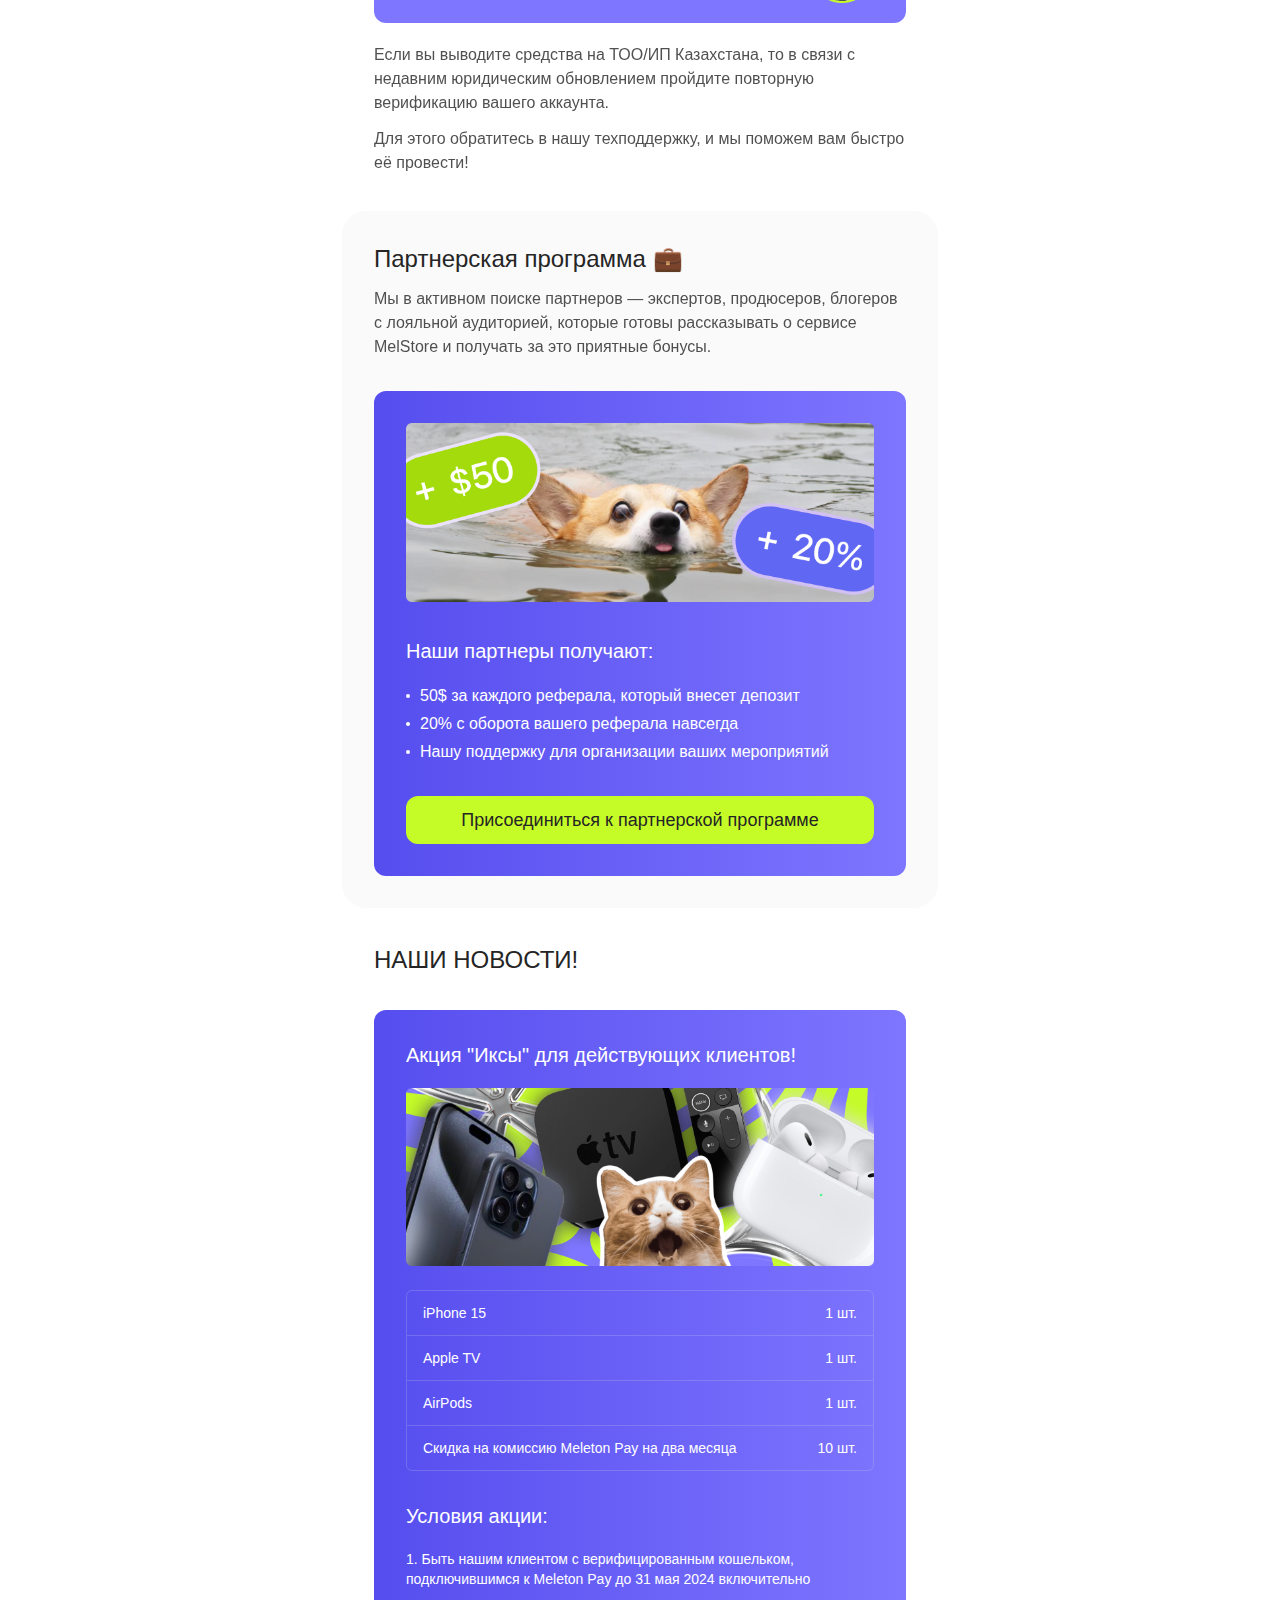
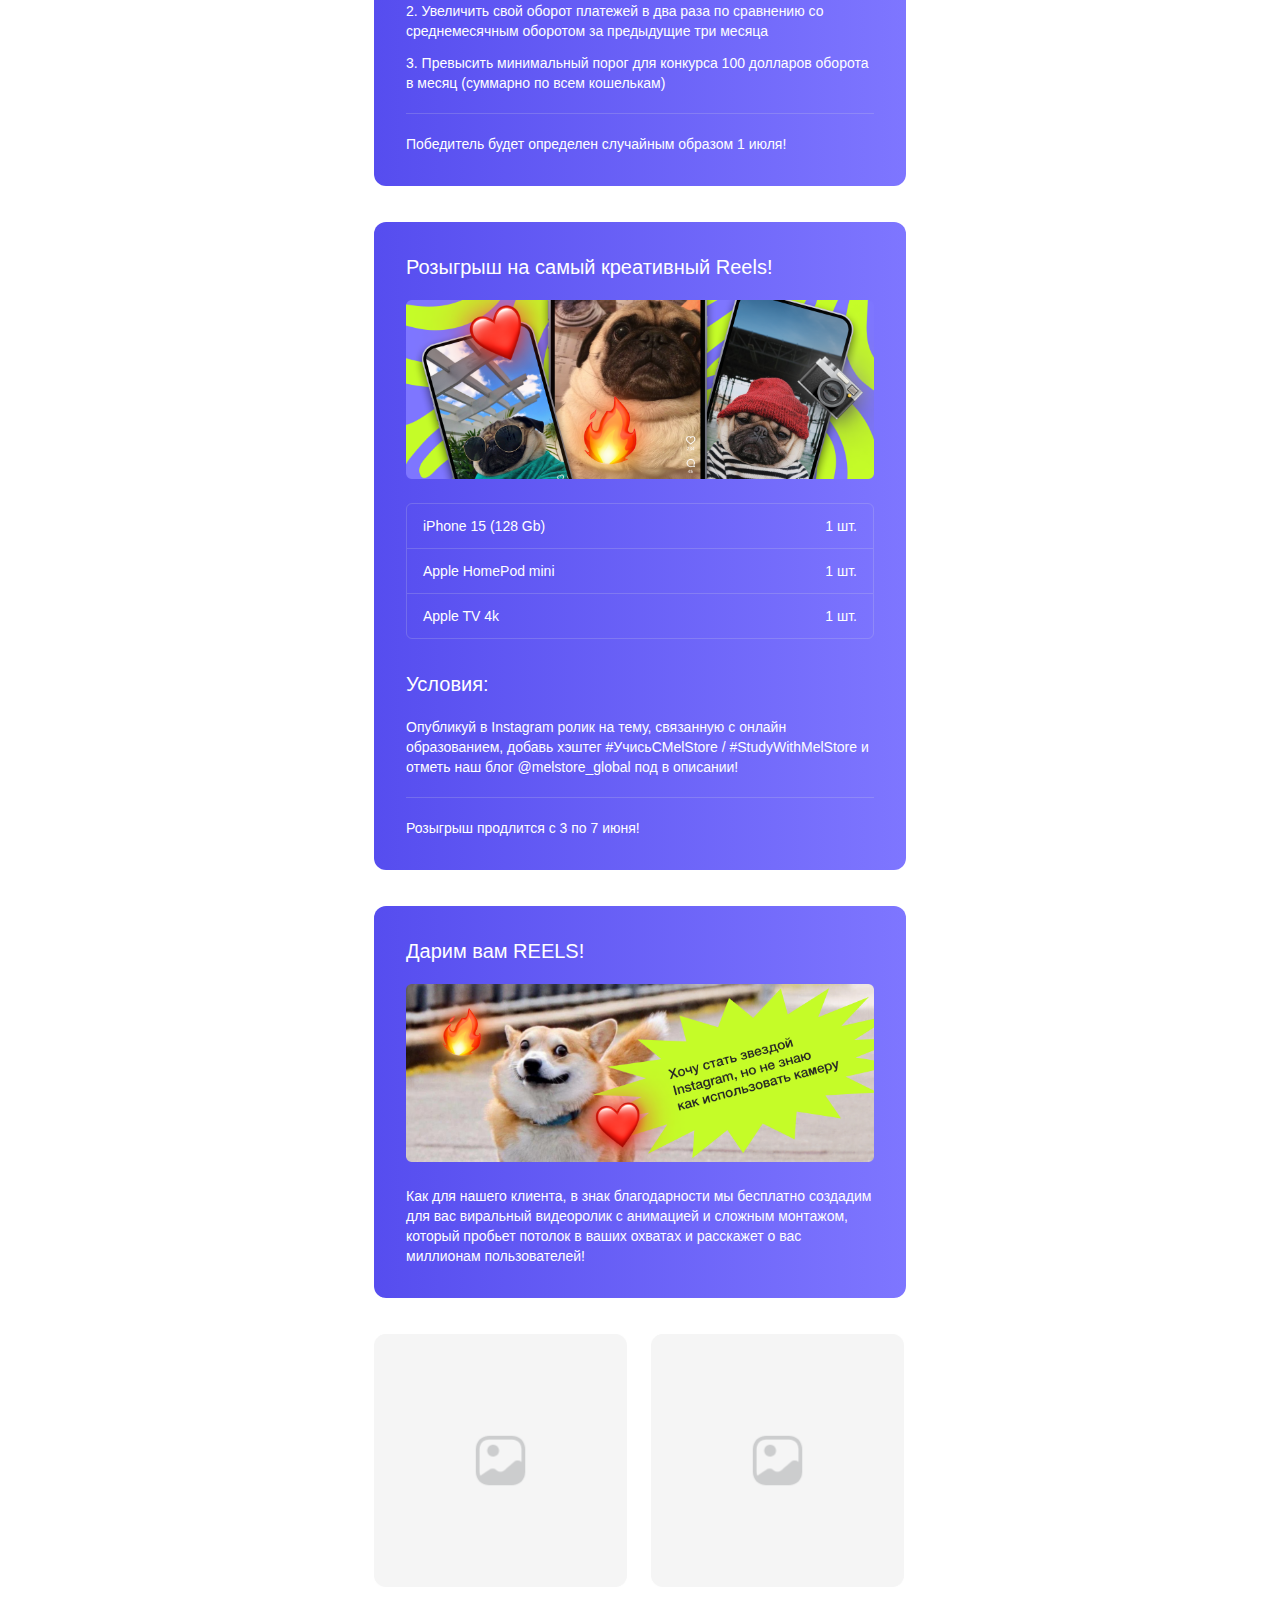
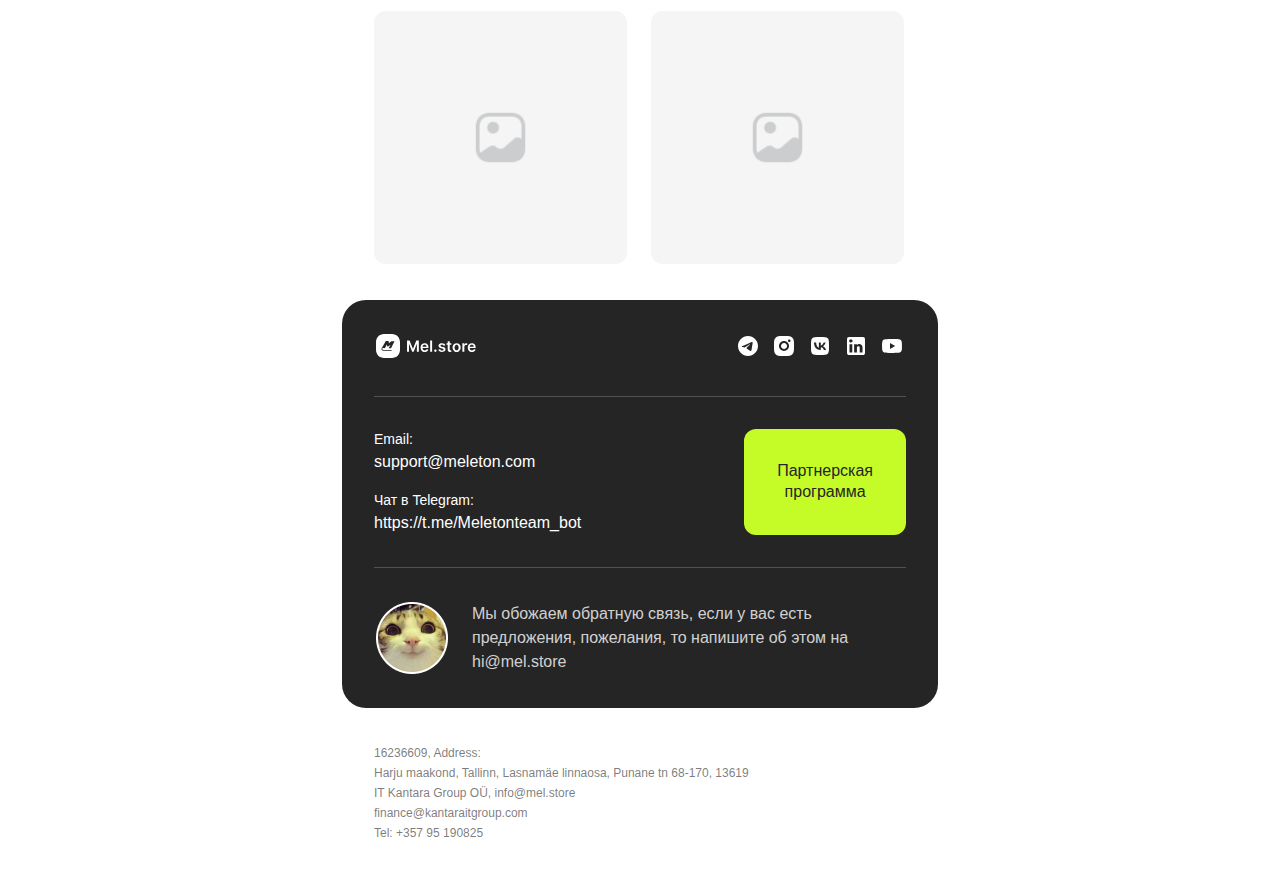
==== commit a2d8a381: "fixed dots" ====
--- a/index.html
+++ b/index.html
@@ -122,23 +122,23 @@
                 <p style="display: flex; flex-direction: column; gap: 10px; padding: 32px; border-radius: 12px; border: 1px solid #E1E1E1; color: #252525; margin-bottom: 32px;">
                     <span style="font-size: 20px; line-height: 26px; font-weight: 500; padding-bottom: 10px;">Инструкция по смене шаблона:</span>
                     <span style="display: flex; align-items: center; gap: 10px;">
-                        <span style="background: #252525; width: 4px; height: 4px; border-radius: 50%;"></span>
+                        <span style="background: #252525; width: 4px; height: 4px; border-radius: 50%; flex-shrink: 0;"></span>
                         <span style="font-size: 14px; line-height: 20px; font-weight: 400; opacity: 0.8;">Залогиниться на платформу</span>
                     </span>
                     <span style="display: flex; align-items: center; gap: 10px;">
-                        <span style="background: #252525; width: 4px; height: 4px; border-radius: 50%;"></span>
+                        <span style="background: #252525; width: 4px; height: 4px; border-radius: 50%; flex-shrink: 0;"></span>
                         <span style="font-size: 14px; line-height: 20px; font-weight: 400; opacity: 0.8;">Зайти в раздел Template, справа от “Edit content”</span>
                     </span>
                     <span style="display: flex; align-items: center; gap: 10px;">
-                        <span style="background: #252525; width: 4px; height: 4px; border-radius: 50%;"></span>
+                        <span style="background: #252525; width: 4px; height: 4px; border-radius: 50%; flex-shrink: 0;"></span>
                         <span style="font-size: 14px; line-height: 20px; font-weight: 400; opacity: 0.8;">Выбрать из трех шаблонов (девушка в маске для лица, девушка в пиджаке, бэкпекеры) и нажать на него</span>
                     </span>
                     <span style="display: flex; align-items: center; gap: 10px;">
-                        <span style="background: #252525; width: 4px; height: 4px; border-radius: 50%;"></span>
+                        <span style="background: #252525; width: 4px; height: 4px; border-radius: 50%; flex-shrink: 0;"></span>
                         <span style="font-size: 14px; line-height: 20px; font-weight: 400; opacity: 0.8;">Во всплывающем окне нажать "Применить" или "Кастомизировать" шаблон</span>
                     </span>
                     <span style="display: flex; align-items: center; gap: 10px;">
-                        <span style="background: #252525; width: 4px; height: 4px; border-radius: 50%;"></span>
+                        <span style="background: #252525; width: 4px; height: 4px; border-radius: 50%; flex-shrink: 0;"></span>
                         <span style="font-size: 14px; line-height: 20px; font-weight: 400; opacity: 0.8;">Если нажать на “Кастомизировать”, то для шаблона можно будет поменять картинку и цвет кнопок</span>
                     </span>
                     <a href="" style="border-radius: 12px; color: #ffffff; font-size: 18px; line-height: 24px; font-weight: 500; margin-top: 22px; display: flex; width: 100%; height: 48px; align-items: center; justify-content: center; background: linear-gradient(90.00deg, rgb(248, 148, 50),rgb(202, 130, 186) 50%,rgb(126, 118, 255) 100%);">
@@ -195,15 +195,15 @@
                         Наши партнеры получают:
                     </span>
                     <span style="display: flex; align-items: center; gap: 10px; margin-bottom: 4px; font-size: 16px; line-height: 24px; font-weight: 400;">
-                        <span style="width: 4px; height: 4px; border-radius: 50%; background: #ffffff;"></span>
+                        <span style="width: 4px; height: 4px; border-radius: 50%; background: #ffffff; flex-shrink: 0;"></span>
                         <span>50$ за каждого реферала, который внесет депозит</span>
                     </span>
                     <span style="display: flex; align-items: center; gap: 10px; margin-bottom: 4px; font-size: 16px; line-height: 24px; font-weight: 400;">
-                        <span style="width: 4px; height: 4px; border-radius: 50%; background: #ffffff;"></span>
+                        <span style="width: 4px; height: 4px; border-radius: 50%; background: #ffffff; flex-shrink: 0;"></span>
                         <span>20% с оборота вашего реферала навсегда</span>
                     </span>
                     <span style="display: flex; align-items: center; gap: 10px; margin-bottom: 32px; font-size: 16px; line-height: 24px; font-weight: 400;">
-                        <span style="width: 4px; height: 4px; border-radius: 50%; background: #ffffff;"></span>
+                        <span style="width: 4px; height: 4px; border-radius: 50%; background: #ffffff; flex-shrink: 0;"></span>
                         <span>Нашу поддержку для организации ваших мероприятий</span>
                     </span>
                     <a href="" style="background: #C5FC28; width: 100%; display: flex; align-items: center; justify-content: center; padding: 12px; font-size: 18px; line-height: 24px; font-weight: 500; color: #252525; border-radius: 12px;">
@@ -418,7 +418,7 @@
                                 </a>
                             </li>
                             <li>
-                                <a href="#" style="display: inline-block; padding: 32px 33px; background: #C5FC28; font-size: 16px; font-weight: 500;line-height: 20.8px;border-radius: 12px; text-align: center;">
+                                <a href="#" style="display: inline-block; color: #252525; padding: 32px 33px; background: #C5FC28; font-size: 16px; font-weight: 500;line-height: 20.8px;border-radius: 12px; text-align: center;">
                                     Партнерская<br>
                                     программа
                                 </a>
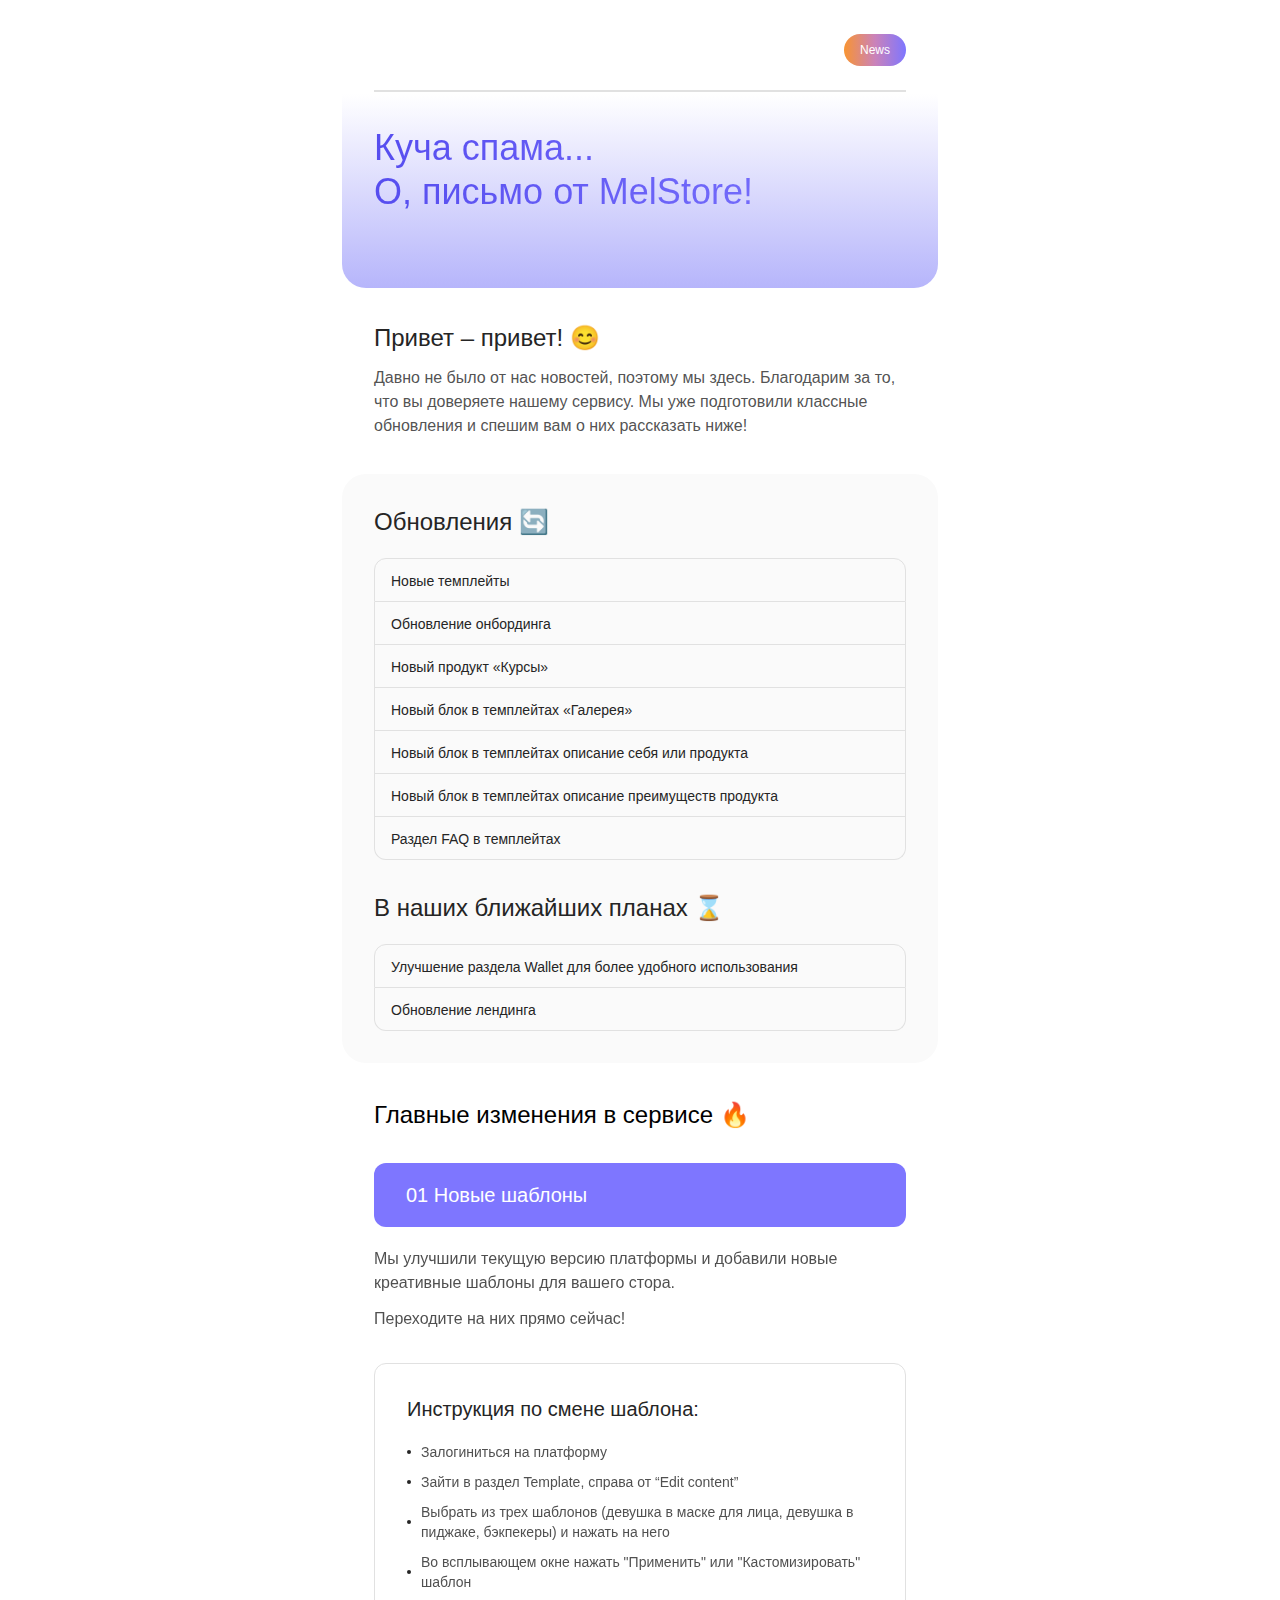
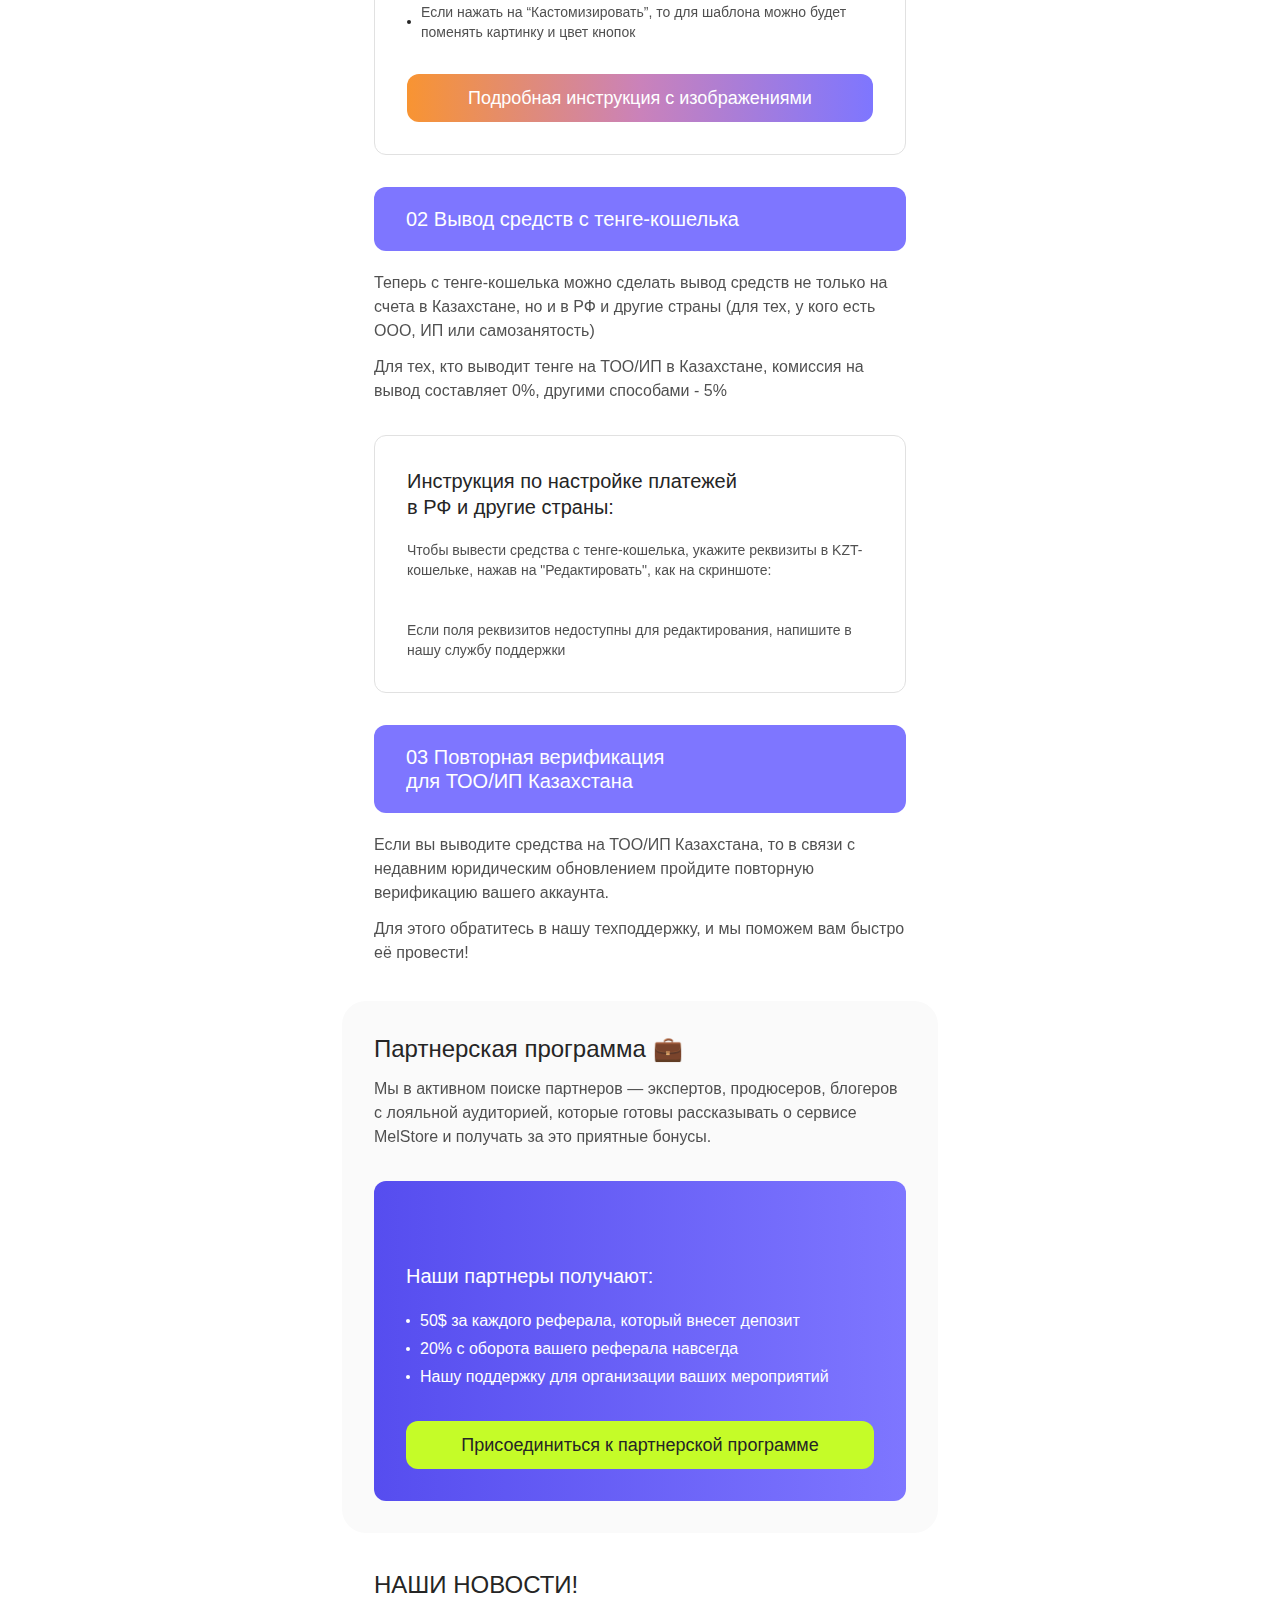
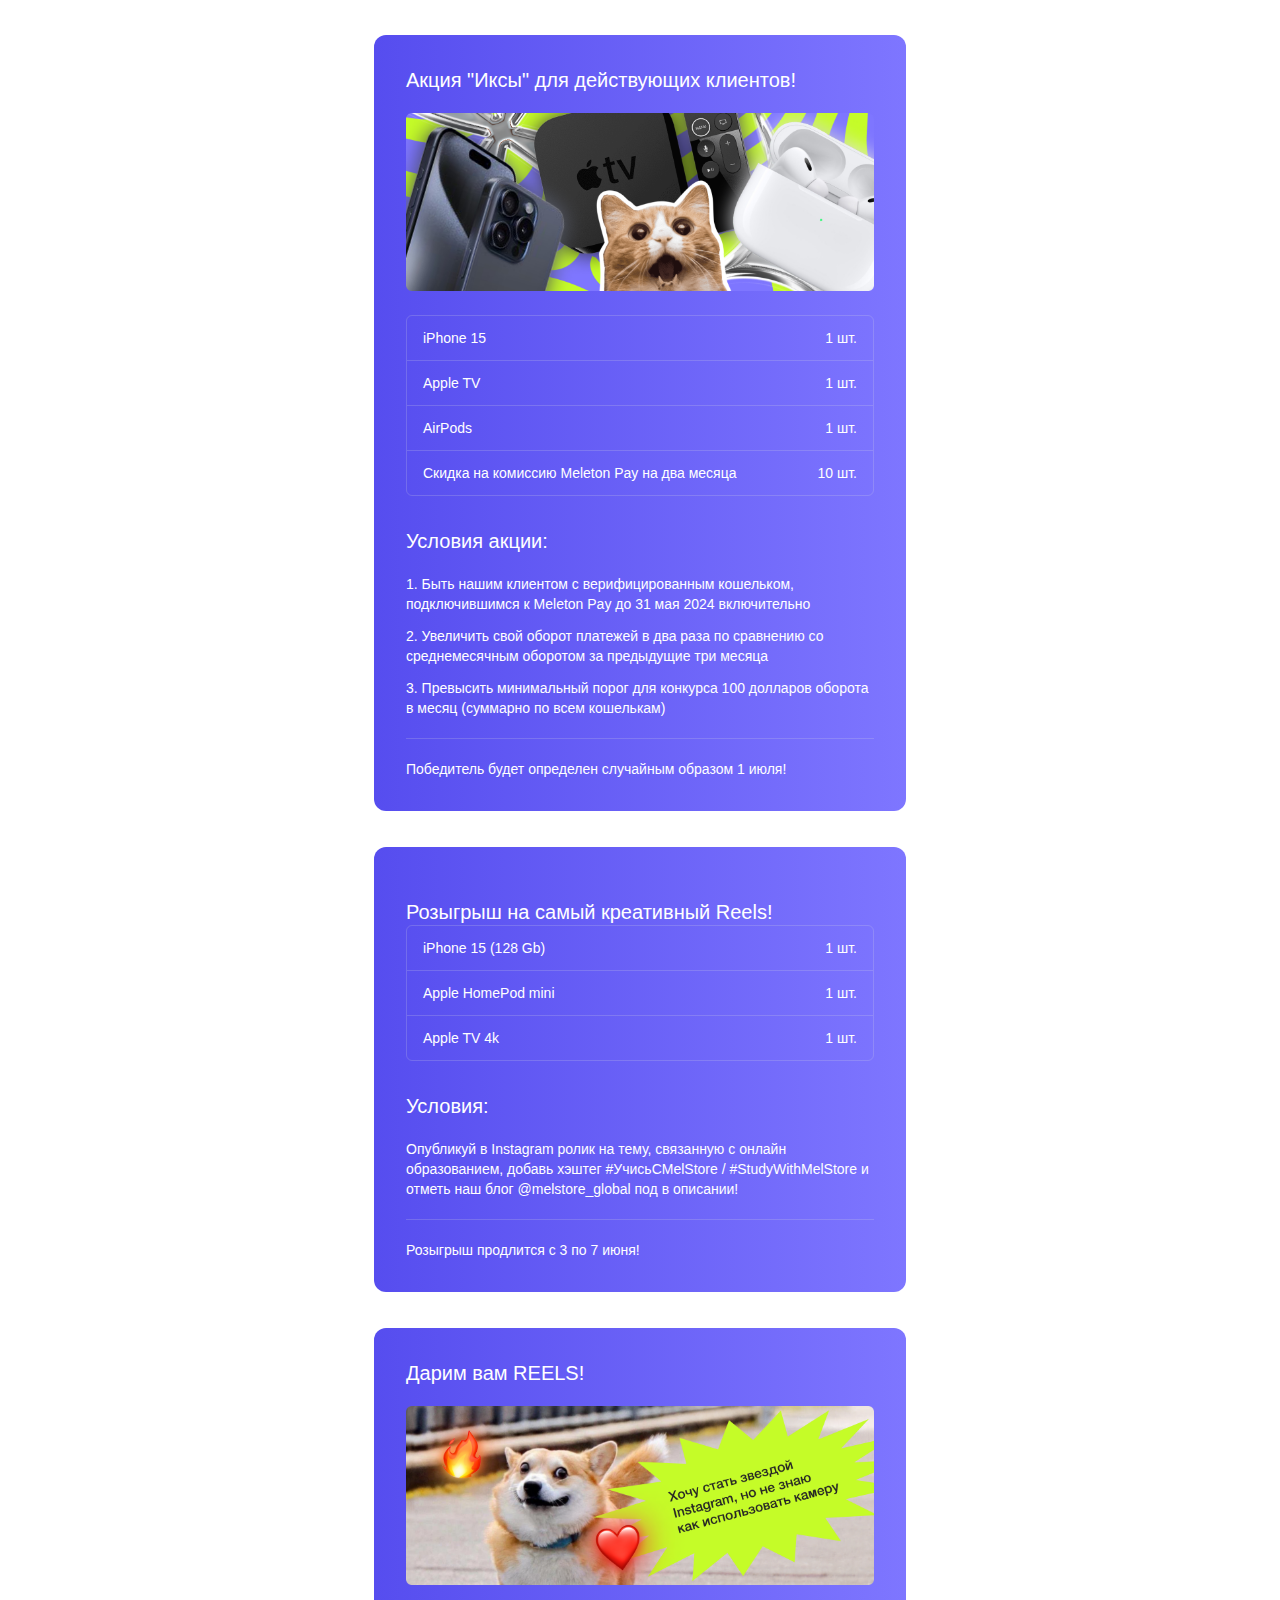
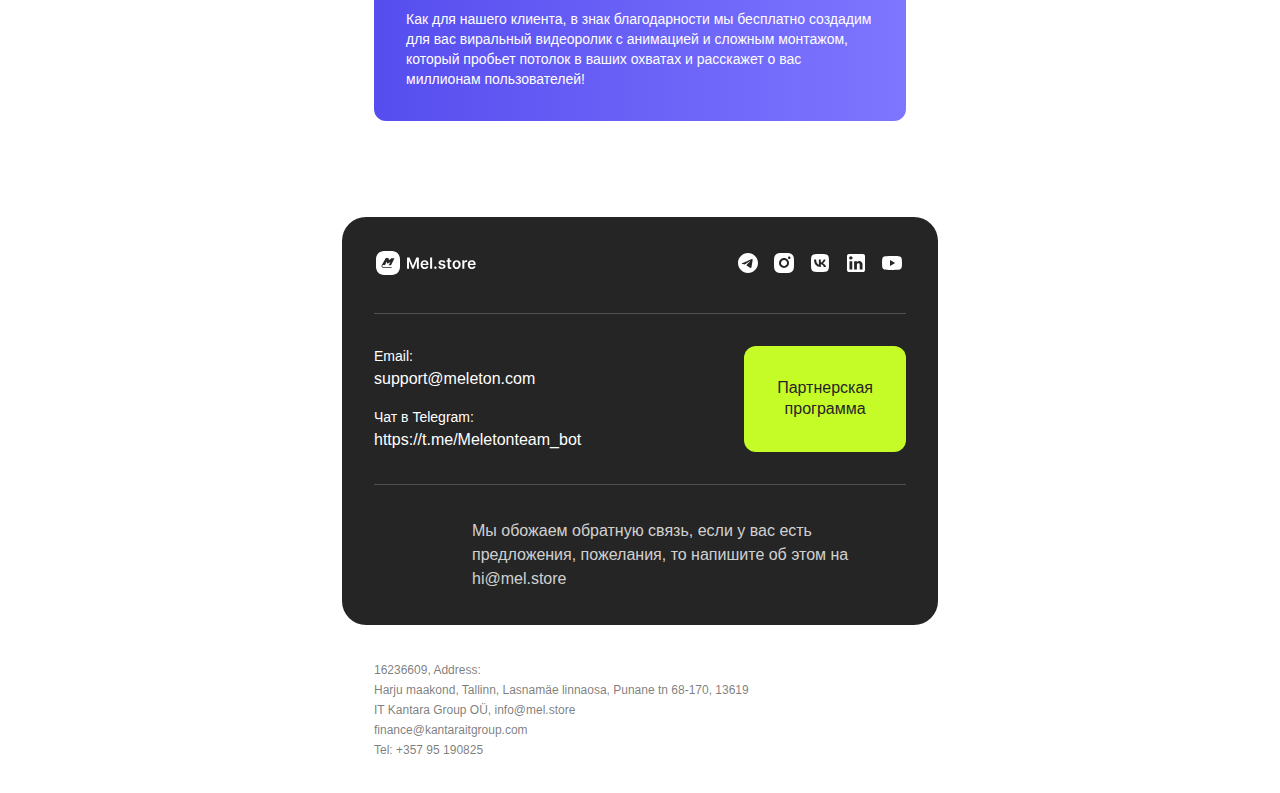
==== commit 223ad296: "fixed text center" ====
--- a/index.html
+++ b/index.html
@@ -37,7 +37,7 @@
             <td style="padding: 32px 32px 0px;">
                 <p style="width: 100%; padding-bottom: 24px; display: flex; align-items: center; justify-content: space-between; border-bottom: 2px solid #E1E1E1;">
                     <a href="">
-                        <img src="./images/logo_blue.svg" alt="">
+                        <img src="https://email-mel-tore-project.onrender.com/images/logo_blue.svg" alt="">
                     </a>
                     <a href="" style="border-radius: 50px; padding: 8px 16px; color: #ffffff; font-size: 12px; line-height: 16px; font-weight: 400; background: linear-gradient(90.00deg, rgb(248, 148, 50),rgb(202, 130, 186) 50%,rgb(126, 118, 255) 100%);">
                         News
@@ -47,8 +47,8 @@
         </tr>
         <tr>
             <td style="padding: 32px; background: linear-gradient(180.00deg, rgb(255, 255, 255),rgb(182, 181, 251) 100%); border-radius: 0 0 24px 24px;">
-                <h2 style="margin-bottom: 24px; background: linear-gradient(to right, rgb(86, 77, 239), rgb(126, 118, 255)); background-clip: text; color: transparent;">Куча спама... <br> О, письмо от MelStore!</h2>
-                <img src="./images/home-img.png" width="100%" alt="">
+                <h2 style="margin-bottom: 24px; font-size: 36px; line-height: 44px; font-weight: 500; background: linear-gradient(to right, rgb(86, 77, 239), rgb(126, 118, 255)); background-clip: text; color: transparent;">Куча спама... <br> О, письмо от MelStore!</h2>
+                <img src="https://email-mel-tore-project.onrender.com/images/home-img.png" width="100%" alt="">
             </td>
         </tr>
         <tr>
@@ -65,41 +65,41 @@
                 <h3 style="font-size: 24px; font-weight: 500; line-height: 32px; margin-bottom: 20px;">Обновления 🔄</h3>
                 <p style="display: flex; align-items: center; justify-content: space-between; border: 1px solid #E1E1E1; padding: 12px 16px 10px; border-radius: 12px 12px 0 0;">
                     <span>Новые темплейты</span>
-                    <img src="./images/tick-circle.svg" alt="">
+                    <img src="https://email-mel-tore-project.onrender.com/images/tick-circle.svg" alt="">
                 </p>
                 <p style="display: flex; align-items: center; justify-content: space-between; border: 1px solid #E1E1E1; padding: 12px 16px 10px; border-top: 0;">
                     <span>Обновление онбординга</span>
-                    <img src="./images/tick-circle.svg" alt="">
+                    <img src="https://email-mel-tore-project.onrender.com/images/tick-circle.svg" alt="">
                 </p>
                 <p style="display: flex; align-items: center; justify-content: space-between; border: 1px solid #E1E1E1; padding: 12px 16px 10px; border-top: 0;">
                     <span>Новый продукт «Курсы»</span>
-                    <img src="./images/tick-circle.svg" alt="">
+                    <img src="https://email-mel-tore-project.onrender.com/images/tick-circle.svg" alt="">
                 </p>
                 <p style="display: flex; align-items: center; justify-content: space-between; border: 1px solid #E1E1E1; padding: 12px 16px 10px; border-top: 0;">
                     <span>Новый блок в темплейтах «Галерея»</span>
-                    <img src="./images/tick-circle.svg" alt="">
+                    <img src="https://email-mel-tore-project.onrender.com/images/tick-circle.svg" alt="">
                 </p>
                 <p style="display: flex; align-items: center; justify-content: space-between; border: 1px solid #E1E1E1; padding: 12px 16px 10px; border-top: 0;">
                     <span>Новый блок в темплейтах описание себя или продукта</span>
-                    <img src="./images/tick-circle.svg" alt="">
+                    <img src="https://email-mel-tore-project.onrender.com/images/tick-circle.svg" alt="">
                 </p>
                 <p style="display: flex; align-items: center; justify-content: space-between; border: 1px solid #E1E1E1; padding: 12px 16px 10px; border-top: 0;">
                     <span>Новый блок в темплейтах описание преимуществ продукта</span>
-                    <img src="./images/tick-circle.svg" alt="">
+                    <img src="https://email-mel-tore-project.onrender.com/images/tick-circle.svg" alt="">
                 </p>
                 <p style="display: flex; align-items: center; justify-content: space-between; border: 1px solid #E1E1E1; padding: 12px 16px 10px; border-top: 0; border-radius: 0 0 12px 12px;">
                     <span>Раздел FAQ в темплейтах</span>
-                    <img src="./images/tick-circle.svg" alt="">
+                    <img src="https://email-mel-tore-project.onrender.com/images/tick-circle.svg" alt="">
                 </p>
 
                 <h3 style="font-size: 24px; font-weight: 500; line-height: 32px; margin: 32px 0 20px;">В наших ближайших планах ⌛</h3>
                 <p style="display: flex; align-items: center; justify-content: space-between; border: 1px solid #E1E1E1; padding: 12px 16px 10px; border-radius: 12px 12px 0 0;">
                     <span>Улучшение раздела Wallet для более удобного использования</span>
-                    <img src="./images/clock.svg" alt="">
+                    <img src="https://email-mel-tore-project.onrender.com/images/clock.svg" alt="">
                 </p>
                 <p style="display: flex; align-items: center; justify-content: space-between; border: 1px solid #E1E1E1; padding: 12px 16px 10px; border-top: 0; border-radius: 0 0 12px 12px;">
                     <span>Обновление лендинга</span>
-                    <img src="./images/clock.svg" alt="">
+                    <img src="https://email-mel-tore-project.onrender.com/images/clock.svg" alt="">
                 </p>
             </td>
         </tr>
@@ -111,7 +111,7 @@
                 <h3 style="font-size: 24px; font-weight: 500; line-height: 32px; margin-bottom: 32px;">Главные изменения в сервисе 🔥</h3>
                 <p style="display: flex; align-items: center; justify-content: space-between; padding: 20px 32px; background: #7E76FF; border-radius: 12px; color: #FFFFFF; font-size: 20px; line-height: 24px; font-weight: 500; margin-bottom: 20px;">
                     <span>01 Новые шаблоны</span>
-                    <img src="./images/dog_1.png" alt="">
+                    <img src="https://email-mel-tore-project.onrender.com/images/dog_1.png" alt="">
                 </p>
                 <p style="font-size: 16px; line-height: 24px; font-weight: 400; color: #252525; opacity: 0.8; margin-bottom: 12px;">
                     Мы улучшили текущую версию платформы и добавили новые креативные шаблоны для вашего стора. 
@@ -141,13 +141,13 @@
                         <span style="background: #252525; width: 4px; height: 4px; border-radius: 50%; flex-shrink: 0;"></span>
                         <span style="font-size: 14px; line-height: 20px; font-weight: 400; opacity: 0.8;">Если нажать на “Кастомизировать”, то для шаблона можно будет поменять картинку и цвет кнопок</span>
                     </span>
-                    <a href="" style="border-radius: 12px; color: #ffffff; font-size: 18px; line-height: 24px; font-weight: 500; margin-top: 22px; display: flex; width: 100%; height: 48px; align-items: center; justify-content: center; background: linear-gradient(90.00deg, rgb(248, 148, 50),rgb(202, 130, 186) 50%,rgb(126, 118, 255) 100%);">
+                    <a href="" style="border-radius: 12px; text-align: center; color: #ffffff; font-size: 18px; line-height: 24px; font-weight: 500; margin-top: 22px; display: flex; width: 100%; padding: 12px; align-items: center; justify-content: center; background: linear-gradient(90.00deg, rgb(248, 148, 50),rgb(202, 130, 186) 50%,rgb(126, 118, 255) 100%);">
                         Подробная инструкция с изображениями
                     </a>
                 </p>
                 <p style="display: flex; align-items: center; justify-content: space-between; padding: 20px 32px; background: #7E76FF; border-radius: 12px; color: #FFFFFF; font-size: 20px; line-height: 24px; font-weight: 500; margin-bottom: 20px;">
                     <span>02 Вывод средств с тенге-кошелька</span>
-                    <img src="./images/dog_2.png" alt="">
+                    <img src="https://email-mel-tore-project.onrender.com/images/dog_2.png" alt="">
                 </p>
                 <p style="font-size: 16px; line-height: 24px; font-weight: 400; color: #252525; opacity: 0.8; margin-bottom: 12px;">
                     Теперь с тенге-кошелька можно сделать вывод средств не только на счета в Казахстане, но и в РФ и другие страны (для тех, у кого есть ООО, ИП или самозанятость)
@@ -163,14 +163,14 @@
                     <span style="font-size: 14px; line-height: 20px; font-weight: 400; opacity: 0.8;">
                         Чтобы вывести средства с тенге-кошелька, укажите реквизиты в KZT-кошельке, нажав на "Редактировать", как на скриншоте:
                     </span>
-                    <img src="./images/hammond.png" width="100%" alt="">
+                    <img src="https://email-mel-tore-project.onrender.com/images/hammond.png" width="100%" alt="">
                     <span style="font-size: 14px; line-height: 20px; font-weight: 400; opacity: 0.8;">
                         Если поля реквизитов недоступны для редактирования, напишите в нашу службу поддержки
                     </span>
                 </p>
                 <p style="display: flex; align-items: center; justify-content: space-between; padding: 20px 32px; background: #7E76FF; border-radius: 12px; color: #FFFFFF; font-size: 20px; line-height: 24px; font-weight: 500; margin-bottom: 20px;">
                     <span>03 Повторная верификация <br> для ТОО/ИП Казахстана</span>
-                    <img src="./images/dog_3.png" alt="">
+                    <img src="https://email-mel-tore-project.onrender.com/images/dog_3.png" alt="">
                 </p>
                 <p style="font-size: 16px; line-height: 24px; font-weight: 400; color: #252525; opacity: 0.8; margin-bottom: 12px;">
                     Если вы выводите средства на ТОО/ИП Казахстана, то в связи с недавним юридическим обновлением пройдите повторную верификацию вашего аккаунта.
@@ -190,7 +190,7 @@
                     Мы в активном поиске партнеров — экспертов, продюсеров, блогеров с лояльной аудиторией, которые готовы рассказывать о сервисе MelStore и получать за это приятные бонусы.
                 </p>
                 <p style="color: #FFFFFF; background: linear-gradient(90.00deg, rgb(86, 77, 239),rgb(126, 118, 255) 100%); padding: 32px; border-radius: 12px;">
-                    <img src="./images/discount.png" width="100%" alt="">
+                    <img src="https://email-mel-tore-project.onrender.com/images/discount.png" width="100%" alt="">
                     <span style="margin: 32px 0 20px; display: block; font-size: 20px; line-height: 26px; font-weight: 500;">
                         Наши партнеры получают:
                     </span>
@@ -206,7 +206,7 @@
                         <span style="width: 4px; height: 4px; border-radius: 50%; background: #ffffff; flex-shrink: 0;"></span>
                         <span>Нашу поддержку для организации ваших мероприятий</span>
                     </span>
-                    <a href="" style="background: #C5FC28; width: 100%; display: flex; align-items: center; justify-content: center; padding: 12px; font-size: 18px; line-height: 24px; font-weight: 500; color: #252525; border-radius: 12px;">
+                    <a href="" style="background: #C5FC28; text-align: center; width: 100%; display: flex; align-items: center; justify-content: center; padding: 12px; font-size: 18px; line-height: 24px; font-weight: 500; color: #252525; border-radius: 12px;">
                         Присоединиться к партнерской программе
                     </a>
                 </p>
@@ -285,7 +285,7 @@
                 <strong style=" font-size: 20px; font-weight: 500; line-height: 26px; color: #FFFFFF">
                     Розыгрыш на самый креативный Reels!
                 </strong>
-                <img style="margin: 20px 0; width: 100%;" src="./images/new_2.png" alt="">
+                <img style="margin: 20px 0; width: 100%;" src="https://email-mel-tore-project.onrender.com/images/new_2.png" alt="">
                 <ul style="border-radius: 6px; border: 1px solid rgba(225, 225, 225, 0.2); margin-bottom: 32px;">
                     <li style="border-bottom: 1px solid rgba(225, 225, 225, 0.2); padding: 12px 16px; display: flex; justify-content: space-between; align-items: center;">
                         <span style="color: rgb(255, 255, 255);font-size: 14px;font-weight: 400;line-height: 20px;letter-spacing: 0%;">
@@ -342,10 +342,10 @@
     <table style="padding: 0 32px;">
         <tr>
             <td style="display: flex; flex-wrap: wrap; gap: 24px; margin: 32px 0;">
-                <img style="width: calc(100% / 2 - 13px);" src="./images/card_img.png" alt="">
-                <img style="width: calc(100% / 2 - 13px);" src="./images/card_img.png" alt="">
-                <img style="width: calc(100% / 2 - 13px);" src="./images/card_img.png" alt="">
-                <img style="width: calc(100% / 2 - 13px);" src="./images/card_img.png" alt="">
+                <img style="width: calc(100% / 2 - 13px);" src="https://email-mel-tore-project.onrender.com/images/card_img.png" alt="">
+                <img style="width: calc(100% / 2 - 13px);" src="https://email-mel-tore-project.onrender.com/images/card_img.png" alt="">
+                <img style="width: calc(100% / 2 - 13px);" src="https://email-mel-tore-project.onrender.com/images/card_img.png" alt="">
+                <img style="width: calc(100% / 2 - 13px);" src="https://email-mel-tore-project.onrender.com/images/card_img.png" alt="">
             </td>
         </tr>
     </table>
@@ -402,7 +402,7 @@
                 </table>
                 <table style="padding-bottom: 32px; border-bottom: 1px solid #515151; width: 100%;">
                     <tr>
-                        <ul style="display: flex; justify-content: space-between;">
+                        <ul style="display: flex; justify-content: space-between; flex-wrap: wrap;">
                             <li style="display: flex; flex-direction: column;">
                                 <p style="font-family: 'Helvetica Neue',sans-serif;font-size: 14px;font-weight: 400;line-height: 21px; color: #FFFFFF;">
                                     Email:
@@ -428,8 +428,8 @@
                 </table>
                 <table>
                     <tr>
-                        <td style="display: flex; margin-top: 32px;">
-                            <img src="./images/footer_cat.png" alt="">
+                        <td style="display: flex; align-items: center; margin-top: 32px;">
+                            <img src="https://email-mel-tore-project.onrender.com/images/footer_cat.png" style="width: 72px; flex-shrink: 0;" alt="">
                             <p style="font-size: 16px;font-weight: 400;line-height: 24px; margin-left: 24px; color: #FFFFFFCC;">
                                 Мы обожаем обратную связь, если у вас есть предложения, пожелания, то напишите об этом на <a style="color: #FFFFFFCC;" href="hi@mel.store">hi@mel.store</a>
                             </p>
